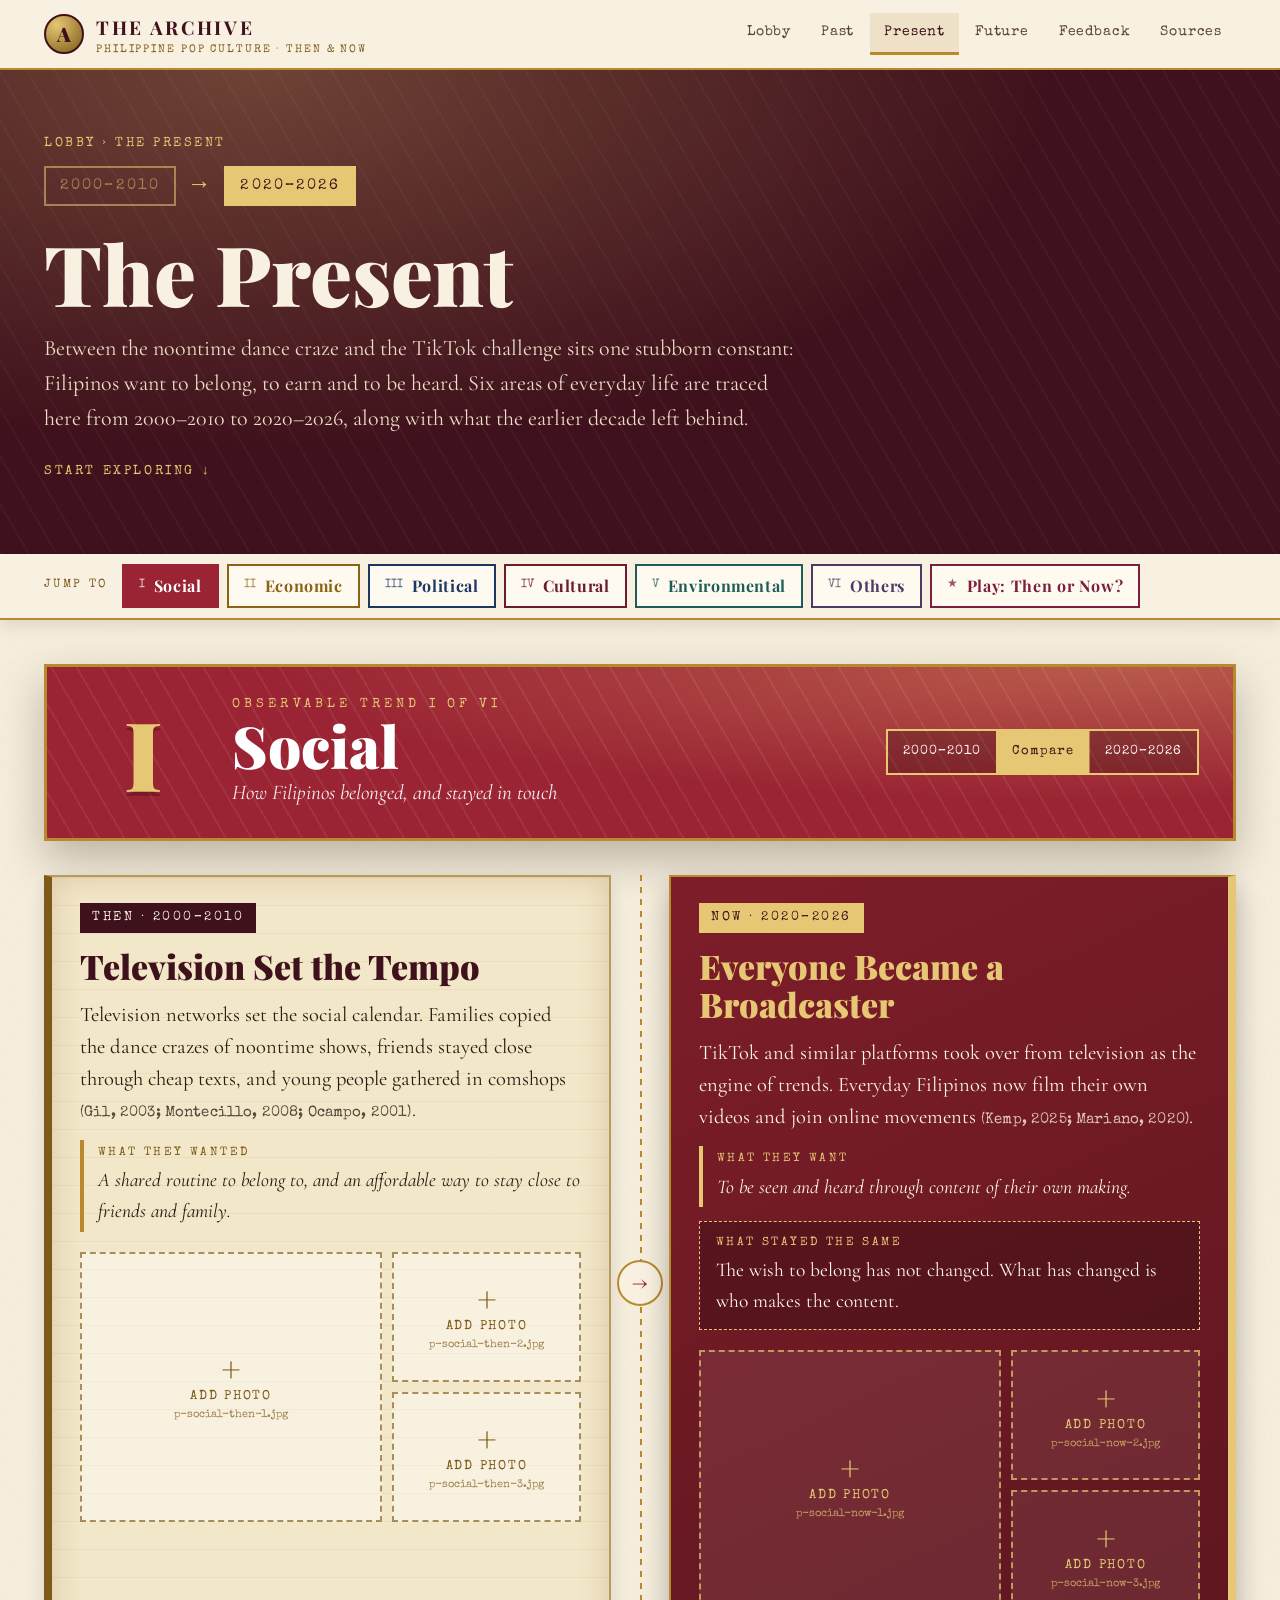
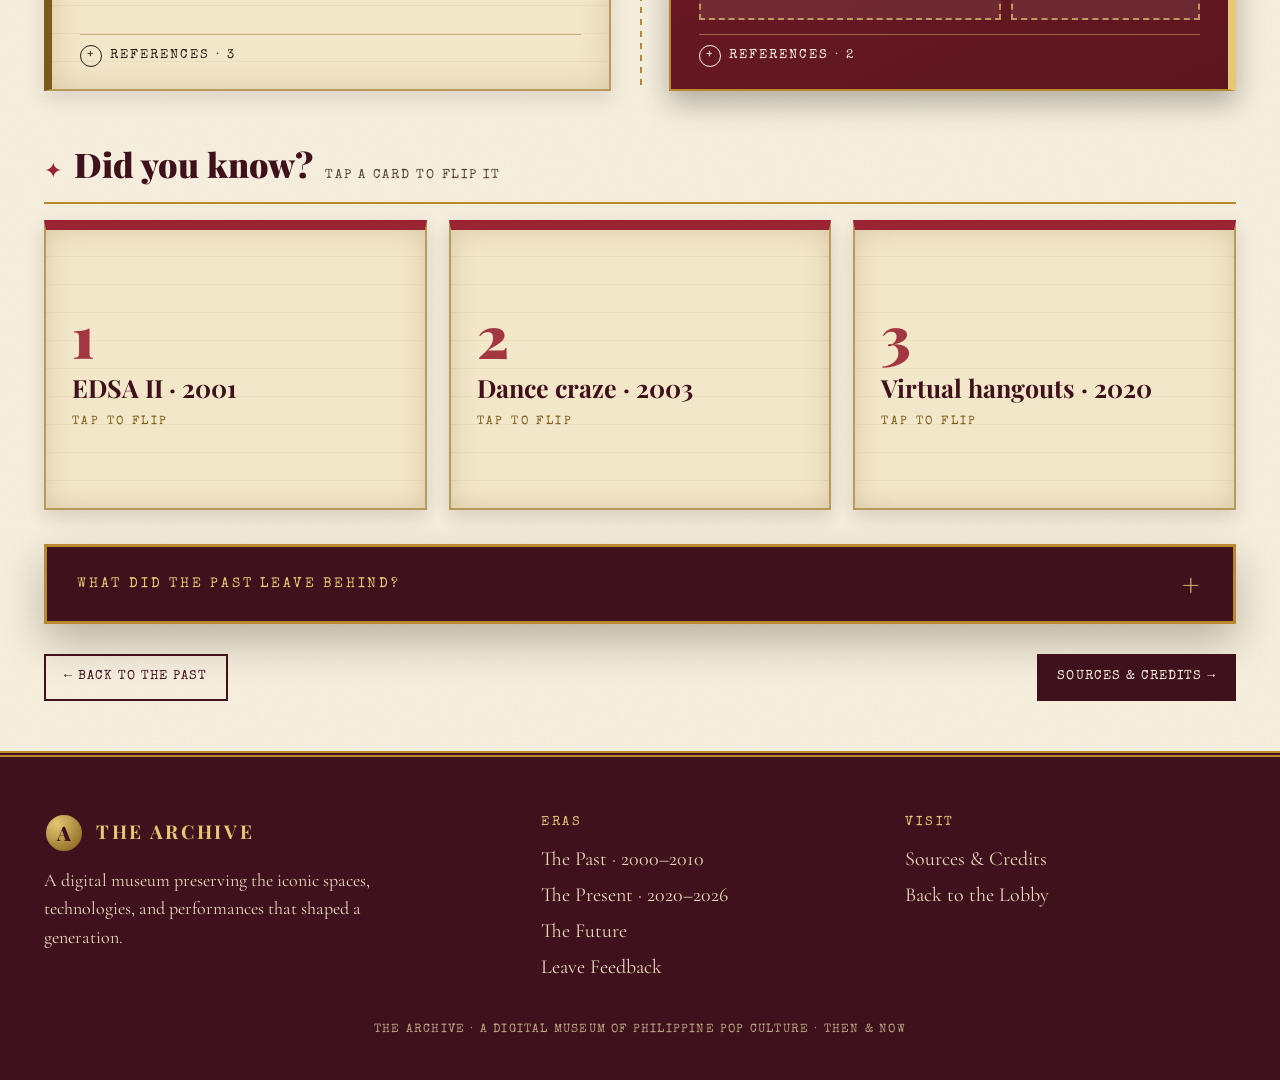
==== present.html @ f54f8fdd "Add files via upload" ====
<!DOCTYPE html>
<html lang="en">
<head>
<meta charset="utf-8">
<meta name="viewport" content="width=device-width, initial-scale=1">
<title>The Present (2020–2026) — The Archive</title>
<meta name="description" content="Six areas of everyday Filipino life, from social media to disaster alerts, traced from 2000–2010 to 2020–2026.">
<link rel="preconnect" href="https://fonts.googleapis.com">
<link href="https://fonts.googleapis.com/css2?family=Playfair+Display:ital,wght@0,500;0,700;0,900;1,500&family=Cormorant+Garamond:ital,wght@0,400;0,500;0,600;0,700;1,400&family=Special+Elite&display=swap" rel="stylesheet">
<link rel="stylesheet" href="style.css">
<script>document.documentElement.classList.add('js')</script>
</head>
<body class="present" data-page="present" style="--accent:#1f5b58">
<div id="progress"></div>
<header class="site-head"><div class="wrap">
  <a class="brand" href="index.html" aria-label="The Archive, home"><span class="seal">A</span><span><b>The Archive</b><small>Philippine Pop Culture &middot; Then &amp; Now</small></span></a>
  <button class="burger" aria-label="Menu" aria-expanded="false">&#9776;</button>
  <nav class="nav" aria-label="Main"><a data-n="home" href="index.html">Lobby</a><a data-n="past" href="past.html">Past</a><a data-n="present" href="present.html">Present</a><a data-n="future" href="future.html">Future</a><a data-n="feedback" href="feedback.html">Feedback</a><a data-n="sources" href="sources.html">Sources</a></nav>
</div></header>

<section class="era-hero era-present"><div class="wrap">
  <div class="crumbs"><a href="index.html">Lobby</a> &rsaquo; The Present</div>
  <div class="yearflip" aria-label="2000 to 2010, then 2020 to 2026"><span class="y1">2000&ndash;2010</span><i>&rarr;</i><span class="y2">2020&ndash;2026</span></div>
  <h1>The Present</h1>
  <p>Between the noontime dance craze and the TikTok challenge sits one stubborn constant: Filipinos want to belong, to earn and to be heard. Six areas of everyday life are traced here from 2000&ndash;2010 to 2020&ndash;2026, along with what the earlier decade left behind.</p>
  <a class="hero-scroll" href="#social">Start exploring &darr;</a>
</div></section>
<div class="mtabs" aria-label="Categories"><div class="wrap"><b>Jump to</b><button class="mtab on" role="tab" data-p="social" aria-selected="true" style="--cat:#9a2433"><i>I</i><b>Social</b></button><button class="mtab" role="tab" data-p="economic" aria-selected="false" style="--cat:#8a6416"><i>II</i><b>Economic</b></button><button class="mtab" role="tab" data-p="political" aria-selected="false" style="--cat:#1d3763"><i>III</i><b>Political</b></button><button class="mtab" role="tab" data-p="cultural" aria-selected="false" style="--cat:#6b1d2c"><i>IV</i><b>Cultural</b></button><button class="mtab" role="tab" data-p="environmental" aria-selected="false" style="--cat:#1f5b58"><i>V</i><b>Environmental</b></button><button class="mtab" role="tab" data-p="others" aria-selected="false" style="--cat:#4b3a66"><i>VI</i><b>Others</b></button><button class="mtab" role="tab" data-p="play" aria-selected="false" style="--cat:#7a1f3d"><i>&#9733;</i><b>Play: Then or Now?</b></button></div></div>
<main class="wrap">
  <section class="psec wsec" id="social" data-view="both" style="--cat:#9a2433">
  <div class="phead reveal"><div class="pnum">I</div><div class="ptxt"><div class="eyebrow">Observable trend I of VI</div><h2>Social</h2><p>How Filipinos belonged, and stayed in touch</p></div>
    <div class="vtoggle" role="group" aria-label="Choose era"><button data-v="then">2000&ndash;2010</button><button data-v="both" class="on">Compare</button><button data-v="now">2020&ndash;2026</button></div></div>
  <div class="pcompare reveal">
    <article class="pcard then"><div class="era">Then &middot; 2000&ndash;2010</div><h3>Television Set the Tempo</h3><p class="body">Television networks set the social calendar. Families copied the dance crazes of noontime shows, friends stayed close through cheap texts, and young people gathered in comshops <span class="cite">(Gil, 2003; Montecillo, 2008; Ocampo, 2001)</span>.</p>
      <div class="want"><b>What they wanted</b>A shared routine to belong to, and an affordable way to stay close to friends and family.</div><div class="pgrid"><figure class="slot s1" data-cap="Social, 2000–2010"><img src="p-social-then-1.jpg" alt="Social, 2000–2010: photo 1" loading="lazy"><div class="ph"><i>+</i><b>Add photo</b><small>p-social-then-1.jpg</small></div></figure><figure class="slot s2" data-cap="Social, 2000–2010"><img src="p-social-then-2.jpg" alt="Social, 2000–2010: photo 2" loading="lazy"><div class="ph"><i>+</i><b>Add photo</b><small>p-social-then-2.jpg</small></div></figure><figure class="slot s3" data-cap="Social, 2000–2010"><img src="p-social-then-3.jpg" alt="Social, 2000–2010: photo 3" loading="lazy"><div class="ph"><i>+</i><b>Add photo</b><small>p-social-then-3.jpg</small></div></figure></div><details class="refs"><summary>References &middot; 3</summary><ul><li>Gil, B. A. (2003, July 7). A call to get physical. The Philippine Star. <a href="https://www.philstar.com/entertainment/2003/07/07/212767/call-get-physical" target="_blank" rel="noopener noreferrer">https://www.philstar.com/entertainment/2003/07/07/212767/call-get-physical</a></li><li>Montecillo, P. L. G. (2008, December 17). Unlimited text promo unavailable Dec. 25, Jan. 1. GMA News Online. <a href="https://www.gmanetwork.com/news/money/companies/139764/unlimited-text-promo-unavailable-dec-25-jan-1/story/" target="_blank" rel="noopener noreferrer">https://www.gmanetwork.com/news/money/companies/139764/unlimited-text-promo-unavailable-dec-25-jan-1/story/</a></li><li>Ocampo, J. (2001, July 20). Game time. The Philippine Star. <a href="https://www.philstar.com/business/technology/2001/07/20/84994/game-time" target="_blank" rel="noopener noreferrer">https://www.philstar.com/business/technology/2001/07/20/84994/game-time</a></li></ul></details></article>
    <div class="pbridge" aria-hidden="true"><span>&rarr;</span></div>
    <article class="pcard now"><div class="era">Now &middot; 2020&ndash;2026</div><h3>Everyone Became a Broadcaster</h3><p class="body">TikTok and similar platforms took over from television as the engine of trends. Everyday Filipinos now film their own videos and join online movements <span class="cite">(Kemp, 2025; Mariano, 2020)</span>.</p>
      <div class="want"><b>What they want</b>To be seen and heard through content of their own making.</div><div class="same"><b>What stayed the same</b>The wish to belong has not changed. What has changed is who makes the content.</div><div class="pgrid"><figure class="slot s1" data-cap="Social, 2020–2026"><img src="p-social-now-1.jpg" alt="Social, 2020–2026: photo 1" loading="lazy"><div class="ph"><i>+</i><b>Add photo</b><small>p-social-now-1.jpg</small></div></figure><figure class="slot s2" data-cap="Social, 2020–2026"><img src="p-social-now-2.jpg" alt="Social, 2020–2026: photo 2" loading="lazy"><div class="ph"><i>+</i><b>Add photo</b><small>p-social-now-2.jpg</small></div></figure><figure class="slot s3" data-cap="Social, 2020–2026"><img src="p-social-now-3.jpg" alt="Social, 2020–2026: photo 3" loading="lazy"><div class="ph"><i>+</i><b>Add photo</b><small>p-social-now-3.jpg</small></div></figure></div><details class="refs"><summary>References &middot; 2</summary><ul><li>Kemp, S. (2025, February 25). Digital 2025: The Philippines. DataReportal. <a href="https://datareportal.com/reports/digital-2025-philippines" target="_blank" rel="noopener noreferrer">https://datareportal.com/reports/digital-2025-philippines</a></li><li>Mariano, P. (2020, December 25). Year-end list: Five best TikTok trends in the Philippines in 2020. News5. <a href="https://news.tv5.com.ph/features/read/year-end-list-five-best-tiktok-trends-in-the-philippines-in-2020" target="_blank" rel="noopener noreferrer">https://news.tv5.com.ph/features/read/year-end-list-five-best-tiktok-trends-in-the-philippines-in-2020</a></li></ul></details></article>
  </div>
  <div class="trivia"><div class="trivia-h"><span>&#10022;</span><h3>Did you know?</h3><em>Tap a card to flip it</em></div><div class="tdeck"><button class="tcard" type="button" aria-pressed="false"><span class="tin"><span class="tf"><i>1</i><b>EDSA II · 2001</b><em>Tap to flip</em></span><span class="tb"><b>Did you know?</b>Millions of Filipinos gathered at the EDSA Shrine on January 16–20, 2001, after impeachment proceedings against President Joseph Estrada were abruptly ended.</span></span></button><button class="tcard" type="button" aria-pressed="false"><span class="tin"><span class="tf"><i>2</i><b>Dance craze · 2003</b><em>Tap to flip</em></span><span class="tb"><b>Did you know?</b>Midday shows like Eat Bulaga! introduced synchronized routines such as the “Spaghetti Song”, and schools, streets and communities across the country copied them.</span></span></button><button class="tcard" type="button" aria-pressed="false"><span class="tin"><span class="tf"><i>3</i><b>Virtual hangouts · 2020</b><em>Tap to flip</em></span><span class="tb"><b>Did you know?</b>Voice channels on Discord, Zoom and Google Meet let friends study, watch movies and play together without leaving home.</span></span></button></div></div>
  <div class="pimpact reveal"><button class="pi-btn" aria-expanded="false">What did the past leave behind?</button><div class="pi-body"><div class="pi-inner"><p>Filipinos no longer just watch TV stars; they pick up a smartphone, make their own videos and share them with everyone online <span class="cite">(Mariano, 2020)</span>. Cheap texting in the 2000s had already put the phone at the center of social life <span class="cite">(Montecillo, 2008)</span>, and the lockdowns then pushed school, work and hangouts onto screens <span class="cite">(Malasig, 2020)</span>. The result cuts both ways: anyone can start a trend or a movement, as the community pantries showed <span class="cite">(Philippine Daily Inquirer, 2022)</span>, yet social life now leans heavily on screens.</p></div></div></div>
  <div class="psec-nav"><a class="btn" href="past.html">&larr; Back to the Past</a><a class="btn solid" href="sources.html">Sources &amp; Credits &rarr;</a></div>
</section>
<section class="psec wsec" id="economic" data-view="both" style="--cat:#8a6416">
  <div class="phead reveal"><div class="pnum">II</div><div class="ptxt"><div class="eyebrow">Observable trend II of VI</div><h2>Economic</h2><p>How Filipinos earned, paid and sold</p></div>
    <div class="vtoggle" role="group" aria-label="Choose era"><button data-v="then">2000&ndash;2010</button><button data-v="both" class="on">Compare</button><button data-v="now">2020&ndash;2026</button></div></div>
  <div class="pcompare reveal">
    <article class="pcard then"><div class="era">Then &middot; 2000&ndash;2010</div><h3>Earning in Person, in Cash</h3><p class="body">Families leaned on OFW remittances and new BPO jobs, shopped at bargain hubs, and lined up at game shows for a shot at prizes <span class="cite">(Araneta, 2006; GMA News, 2011; Osorio, 2010)</span>.</p>
      <div class="want"><b>What they wanted</b>Steady income and a fast way out of poverty, even at physical risk.</div><div class="pgrid"><figure class="slot s1" data-cap="Economic, 2000–2010"><img src="p-economic-then-1.jpg" alt="Economic, 2000–2010: photo 1" loading="lazy"><div class="ph"><i>+</i><b>Add photo</b><small>p-economic-then-1.jpg</small></div></figure><figure class="slot s2" data-cap="Economic, 2000–2010"><img src="p-economic-then-2.jpg" alt="Economic, 2000–2010: photo 2" loading="lazy"><div class="ph"><i>+</i><b>Add photo</b><small>p-economic-then-2.jpg</small></div></figure><figure class="slot s3" data-cap="Economic, 2000–2010"><img src="p-economic-then-3.jpg" alt="Economic, 2000–2010: photo 3" loading="lazy"><div class="ph"><i>+</i><b>Add photo</b><small>p-economic-then-3.jpg</small></div></figure></div><details class="refs"><summary>References &middot; 3</summary><ul><li>Araneta, S. (2006, February 5). 'Wowowee' stampede: 73 killed, 359 injured. The Philippine Star. <a href="https://www.philstar.com/headlines/2006/02/05/320086/145wowowee146-stampede-73-killed-359-injured" target="_blank" rel="noopener noreferrer">https://www.philstar.com/headlines/2006/02/05/320086/145wowowee146-stampede-73-killed-359-injured</a></li><li>GMA News. (2011, January 17). OFW remittances soar over $17B as of Nov. <a href="https://gmanetwork.com/news/money/content/210794/ofw-remittances-soar-over-17b-as-of-nov/story" target="_blank" rel="noopener noreferrer">https://gmanetwork.com/news/money/content/210794/ofw-remittances-soar-over-17b-as-of-nov/story</a></li><li>Osorio, M. E. (2010, November 11). Retail trade of pirated goods remains a big problem in Phl. The Philippine Star. <a href="https://www.philstar.com/business/2010/11/11/628514/retail-trade-pirated-goods-remains-big-problem-phl" target="_blank" rel="noopener noreferrer">https://www.philstar.com/business/2010/11/11/628514/retail-trade-pirated-goods-remains-big-problem-phl</a></li></ul></details></article>
    <div class="pbridge" aria-hidden="true"><span>&rarr;</span></div>
    <article class="pcard now"><div class="era">Now &middot; 2020&ndash;2026</div><h3>Earning and Spending on the Phone</h3><p class="body">Today Filipinos pay by QR code, shop online, and sell or perform on live streams, all while coping with rising prices <span class="cite">(Cacho-Laurejas, 2025; Morales &amp; dela Cruz, 2023; Newsbytes.PH, 2023)</span>.</p>
      <div class="want"><b>What they want</b>Flexible income, and the convenience of doing it all from a phone.</div><div class="same"><b>What stayed the same</b>People still look for income beyond a regular job. They now build it online instead of waiting in line.</div><div class="pgrid"><figure class="slot s1" data-cap="Economic, 2020–2026"><img src="p-economic-now-1.jpg" alt="Economic, 2020–2026: photo 1" loading="lazy"><div class="ph"><i>+</i><b>Add photo</b><small>p-economic-now-1.jpg</small></div></figure><figure class="slot s2" data-cap="Economic, 2020–2026"><img src="p-economic-now-2.jpg" alt="Economic, 2020–2026: photo 2" loading="lazy"><div class="ph"><i>+</i><b>Add photo</b><small>p-economic-now-2.jpg</small></div></figure><figure class="slot s3" data-cap="Economic, 2020–2026"><img src="p-economic-now-3.jpg" alt="Economic, 2020–2026: photo 3" loading="lazy"><div class="ph"><i>+</i><b>Add photo</b><small>p-economic-now-3.jpg</small></div></figure></div><details class="refs"><summary>References &middot; 3</summary><ul><li>Cacho-Laurejas, K. O. (2025, July 7). BSP: Digital payments now over 57% of retail transactions. SunStar. <a href="https://www.sunstar.com.ph/cebu/bsp-digital-payments-now-over-57-of-retail-transactions" target="_blank" rel="noopener noreferrer">https://www.sunstar.com.ph/cebu/bsp-digital-payments-now-over-57-of-retail-transactions</a></li><li>Morales, N. J., &amp; dela Cruz, E. (2023, February 7). Philippine January annual inflation accelerates to 8.7%. Interaksyon. <a href="https://interaksyon.philstar.com/business/2023/02/07/242263/philippine-january-annual-inflation-accelerates-to-8-7/" target="_blank" rel="noopener noreferrer">https://interaksyon.philstar.com/business/2023/02/07/242263/philippine-january-annual-inflation-accelerates-to-8-7/</a></li><li>Newsbytes.PH. (2023, January 17). 47% of Pinoy live sellers conduct sessions daily, study says. <a href="https://newsbytes.ph/2023/01/17/47-of-pinoy-live-sellers-conduct-sessions-daily-study-says/" target="_blank" rel="noopener noreferrer">https://newsbytes.ph/2023/01/17/47-of-pinoy-live-sellers-conduct-sessions-daily-study-says/</a></li></ul></details></article>
  </div>
  <div class="trivia"><div class="trivia-h"><span>&#10022;</span><h3>Did you know?</h3><em>Tap a card to flip it</em></div><div class="tdeck"><button class="tcard" type="button" aria-pressed="false"><span class="tin"><span class="tf"><i>1</i><b>Wowowee stampede · 2006</b><em>Tap to flip</em></span><span class="tb"><b>Did you know?</b>On February 4, 2006, more than 30,000 people queued outside the PhilSports Arena for a chance at cash prizes on a TV show. The crowd crush that followed killed more than 70 people.</span></span></button><button class="tcard" type="button" aria-pressed="false"><span class="tin"><span class="tf"><i>2</i><b>Bootleg discs · 2003</b><em>Tap to flip</em></span><span class="tb"><b>Did you know?</b>Burned VCDs and DVDs put blockbusters and albums within reach of lower-income households, feeding an informal cash economy in street markets.</span></span></button><button class="tcard" type="button" aria-pressed="false"><span class="tin"><span class="tf"><i>3</i><b>QR Ph · 2021</b><em>Tap to flip</em></span><span class="tb"><b>Did you know?</b>With standardized QR codes, wallets like GCash and Maya replaced physical bills at stores, street stalls and delivery apps.</span></span></button></div></div>
  <div class="pimpact reveal"><button class="pi-btn" aria-expanded="false">What did the past leave behind?</button><div class="pi-body"><div class="pi-inner"><p>Economic life shifted from risky crowds chasing cash prizes <span class="cite">(Araneta, 2006)</span> to live-stream storefronts paid for with mobile wallets <span class="cite">(Cacho-Laurejas, 2025; Newsbytes.PH, 2023)</span>. BPO jobs in the 2000s had already trained Filipinos to earn from screens and foreign clients <span class="cite">(Philippine Daily Inquirer, 2018)</span>. The trade-off: earning and paying are easier and safer, but many sellers now depend on platforms and must go live daily, while inflation squeezes budgets <span class="cite">(Morales &amp; dela Cruz, 2023)</span>.</p></div></div></div>
  <div class="psec-nav"><a class="btn" href="past.html">&larr; Back to the Past</a><a class="btn solid" href="sources.html">Sources &amp; Credits &rarr;</a></div>
</section>
<section class="psec wsec" id="political" data-view="both" style="--cat:#1d3763">
  <div class="phead reveal"><div class="pnum">III</div><div class="ptxt"><div class="eyebrow">Observable trend III of VI</div><h2>Political</h2><p>How Filipinos made themselves heard</p></div>
    <div class="vtoggle" role="group" aria-label="Choose era"><button data-v="then">2000&ndash;2010</button><button data-v="both" class="on">Compare</button><button data-v="now">2020&ndash;2026</button></div></div>
  <div class="pcompare reveal">
    <article class="pcard then"><div class="era">Then &middot; 2000&ndash;2010</div><h3>Politics in the Streets</h3><p class="body">Citizens rallied at EDSA and Mendiola, burned effigies at SONA protests, and even turned a scandal into a ringtone <span class="cite">(Adraneda, 2007; Bulatlat, 2008; GMA News, 2007)</span>.</p>
      <div class="want"><b>What they wanted</b>To show anger or loyalty in person, and to hold leaders accountable.</div><div class="pgrid"><figure class="slot s1" data-cap="Political, 2000–2010"><img src="p-political-then-1.jpg" alt="Political, 2000–2010: photo 1" loading="lazy"><div class="ph"><i>+</i><b>Add photo</b><small>p-political-then-1.jpg</small></div></figure><figure class="slot s2" data-cap="Political, 2000–2010"><img src="p-political-then-2.jpg" alt="Political, 2000–2010: photo 2" loading="lazy"><div class="ph"><i>+</i><b>Add photo</b><small>p-political-then-2.jpg</small></div></figure><figure class="slot s3" data-cap="Political, 2000–2010"><img src="p-political-then-3.jpg" alt="Political, 2000–2010: photo 3" loading="lazy"><div class="ph"><i>+</i><b>Add photo</b><small>p-political-then-3.jpg</small></div></figure></div><details class="refs"><summary>References &middot; 3</summary><ul><li>Adraneda, K. (2007, September 26). After Garci ringtone comes 'AB-ZTE-FG'. The Philippine Star. <a href="https://www.philstar.com/headlines/2007/09/26/16528/after-garci-ringtone-comes-lsquoab-zte-fgrsquo" target="_blank" rel="noopener noreferrer">https://www.philstar.com/headlines/2007/09/26/16528/after-garci-ringtone-comes-lsquoab-zte-fgrsquo</a></li><li>Bulatlat. (2008, August 2). Street repertory: The role of art in the people's SONA. <a href="https://www.bulatlat.com/2008/08/02/street-repertory-the-role-of-art-in-the-people%e2%80%99s-sona/3/" target="_blank" rel="noopener noreferrer">https://www.bulatlat.com/2008/08/02/street-repertory-the-role-of-art-in-the-people%e2%80%99s-sona/3/</a></li><li>GMA News. (2007, May 1). Erap supporters mark 'Edsa 3'. <a href="https://www.gmanetwork.com/news/topstories/nation/40523/erap-supporters-mark-edsa-3/story" target="_blank" rel="noopener noreferrer">https://www.gmanetwork.com/news/topstories/nation/40523/erap-supporters-mark-edsa-3/story</a></li></ul></details></article>
    <div class="pbridge" aria-hidden="true"><span>&rarr;</span></div>
    <article class="pcard now"><div class="era">Now &middot; 2020&ndash;2026</div><h3>Politics in the Feed</h3><p class="body">Filipinos follow political vloggers, argue in comment sections, and still march when outraged <span class="cite">(Flores, 2025; Laqui, 2025)</span>.</p>
      <div class="want"><b>What they want</b>Accountability, and voices they can trust while sorting truth from disinformation.</div><div class="same"><b>What stayed the same</b>The wish to be heard remains. Influencers and algorithms now sit between people and the news.</div><div class="pgrid"><figure class="slot s1" data-cap="Political, 2020–2026"><img src="p-political-now-1.jpg" alt="Political, 2020–2026: photo 1" loading="lazy"><div class="ph"><i>+</i><b>Add photo</b><small>p-political-now-1.jpg</small></div></figure><figure class="slot s2" data-cap="Political, 2020–2026"><img src="p-political-now-2.jpg" alt="Political, 2020–2026: photo 2" loading="lazy"><div class="ph"><i>+</i><b>Add photo</b><small>p-political-now-2.jpg</small></div></figure><figure class="slot s3" data-cap="Political, 2020–2026"><img src="p-political-now-3.jpg" alt="Political, 2020–2026: photo 3" loading="lazy"><div class="ph"><i>+</i><b>Add photo</b><small>p-political-now-3.jpg</small></div></figure></div><details class="refs"><summary>References &middot; 2</summary><ul><li>Flores, D. N. (2025, March 21). After Duterte's ICC arrest, more vloggers show up at House disinfo hearing. Philstar.com. <a href="https://www.philstar.com/headlines/2025/03/21/2430053/after-dutertes-icc-arrest-more-vloggers-show-house-disinfo-hearing" target="_blank" rel="noopener noreferrer">https://www.philstar.com/headlines/2025/03/21/2430053/after-dutertes-icc-arrest-more-vloggers-show-house-disinfo-hearing</a></li><li>Laqui, I. (2025, September 21). Filipinos mounting mass protests vs corruption on Martial Law anniv. Philstar.com. <a href="https://www.philstar.com/headlines/2025/09/21/2474408" target="_blank" rel="noopener noreferrer">https://www.philstar.com/headlines/2025/09/21/2474408</a></li></ul></details></article>
  </div>
  <div class="trivia"><div class="trivia-h"><span>&#10022;</span><h3>Did you know?</h3><em>Tap a card to flip it</em></div><div class="tdeck"><button class="tcard" type="button" aria-pressed="false"><span class="tin"><span class="tf"><i>1</i><b>First automated vote · 2010</b><em>Tap to flip</em></span><span class="tb"><b>Did you know?</b>The May 10, 2010 elections were the country&#x27;s first fully automated national elections. Optical-mark PCOS machines replaced manual counting.</span></span></button><button class="tcard" type="button" aria-pressed="false"><span class="tin"><span class="tf"><i>2</i><b>“Hello Garci” · 2005</b><em>Tap to flip</em></span><span class="tb"><b>Did you know?</b>The scandal raised direct questions about the integrity of a presidential election and the legitimacy of the state.</span></span></button><button class="tcard" type="button" aria-pressed="false"><span class="tin"><span class="tf"><i>3</i><b>The 2022 feed</b><em>Tap to flip</em></span><span class="tb"><b>Did you know?</b>During the May 2022 elections, viral short-form videos and AI-manipulated media were deployed at scale to reshape historical narratives and sway voters.</span></span></button></div></div>
  <div class="pimpact reveal"><button class="pi-btn" aria-expanded="false">What did the past leave behind?</button><div class="pi-body"><div class="pi-inner"><p>Campaigning has moved from street rallies to social media feeds, where votes are now courted <span class="cite">(Flores, 2025)</span>. The 2000s had already shown that pop culture could carry political messages, from ringtones to effigies <span class="cite">(Adraneda, 2007; Bulatlat, 2008)</span>; today vloggers play that role on a far larger scale. It cuts both ways: more Filipinos can join political debates, but fake news travels faster, prompting hearings and arrest orders <span class="cite">(Clapano, 2025)</span>.</p></div></div></div>
  <div class="psec-nav"><a class="btn" href="past.html">&larr; Back to the Past</a><a class="btn solid" href="sources.html">Sources &amp; Credits &rarr;</a></div>
</section>
<section class="psec wsec" id="cultural" data-view="both" style="--cat:#6b1d2c">
  <div class="phead reveal"><div class="pnum">IV</div><div class="ptxt"><div class="eyebrow">Observable trend IV of VI</div><h2>Cultural</h2><p>What Filipinos watched, followed and loved</p></div>
    <div class="vtoggle" role="group" aria-label="Choose era"><button data-v="then">2000&ndash;2010</button><button data-v="both" class="on">Compare</button><button data-v="now">2020&ndash;2026</button></div></div>
  <div class="pcompare reveal">
    <article class="pcard then"><div class="era">Then &middot; 2000&ndash;2010</div><h3>Appointment Viewing, Imported Idols</h3><p class="body">Evenings belonged to telefantasya and dubbed Asianovelas on rival networks, and fans followed foreign idols such as F4 <span class="cite">(Anarcon, 2017, 2018)</span>.</p>
      <div class="want"><b>What they wanted</b>Shared stories, and idols to admire even when they came from abroad.</div><div class="pgrid"><figure class="slot s1" data-cap="Cultural, 2000–2010"><img src="p-cultural-then-1.jpg" alt="Cultural, 2000–2010: photo 1" loading="lazy"><div class="ph"><i>+</i><b>Add photo</b><small>p-cultural-then-1.jpg</small></div></figure><figure class="slot s2" data-cap="Cultural, 2000–2010"><img src="p-cultural-then-2.jpg" alt="Cultural, 2000–2010: photo 2" loading="lazy"><div class="ph"><i>+</i><b>Add photo</b><small>p-cultural-then-2.jpg</small></div></figure><figure class="slot s3" data-cap="Cultural, 2000–2010"><img src="p-cultural-then-3.jpg" alt="Cultural, 2000–2010: photo 3" loading="lazy"><div class="ph"><i>+</i><b>Add photo</b><small>p-cultural-then-3.jpg</small></div></figure></div><details class="refs"><summary>References &middot; 2</summary><ul><li>Anarcon, J. P. (2017, March 31). Charo Santos-Concio recalls GMA-7 show that almost caused her to resign from ABS-CBN. PEP.ph. <a href="https://www.pep.ph/guide/tv/25855/charo-santos-concio-recalls-gma-7-show-that-almost-caused-her-to-resign-from-abs-cbn" target="_blank" rel="noopener noreferrer">https://www.pep.ph/guide/tv/25855/charo-santos-concio-recalls-gma-7-show-that-almost-caused-her-to-resign-from-abs-cbn</a></li><li>Anarcon, J. P. (2018, August 20). 10 things you might not know about the original Meteor Garden. PEP.ph. <a href="https://www.pep.ph/guide/tv/27044/10-things-you-might-not-know-about-the-original-meteor-garden" target="_blank" rel="noopener noreferrer">https://www.pep.ph/guide/tv/27044/10-things-you-might-not-know-about-the-original-meteor-garden</a></li></ul></details></article>
    <div class="pbridge" aria-hidden="true"><span>&rarr;</span></div>
    <article class="pcard now"><div class="era">Now &middot; 2020&ndash;2026</div><h3>On Demand and Homegrown</h3><p class="body">Viewers stream what they like, when they like, and fill arenas for local groups such as BINI <span class="cite">(Bote, 2024; Philippine Daily Inquirer, 2025)</span>.</p>
      <div class="want"><b>What they want</b>Idols who represent them, and control over what they watch and when.</div><div class="same"><b>What stayed the same</b>Fans still want idols. Now they want Filipino ones.</div><div class="pgrid"><figure class="slot s1" data-cap="Cultural, 2020–2026"><img src="p-cultural-now-1.jpg" alt="Cultural, 2020–2026: photo 1" loading="lazy"><div class="ph"><i>+</i><b>Add photo</b><small>p-cultural-now-1.jpg</small></div></figure><figure class="slot s2" data-cap="Cultural, 2020–2026"><img src="p-cultural-now-2.jpg" alt="Cultural, 2020–2026: photo 2" loading="lazy"><div class="ph"><i>+</i><b>Add photo</b><small>p-cultural-now-2.jpg</small></div></figure><figure class="slot s3" data-cap="Cultural, 2020–2026"><img src="p-cultural-now-3.jpg" alt="Cultural, 2020–2026: photo 3" loading="lazy"><div class="ph"><i>+</i><b>Add photo</b><small>p-cultural-now-3.jpg</small></div></figure></div><details class="refs"><summary>References &middot; 2</summary><ul><li>Bote, J. (2024, March 19). BINI is the most streamed P-pop group on Spotify. Daily Tribune. <a href="https://tribune.net.ph/2024/03/19/bini-is-the-most-streamed-p-pop-group-on-spotify" target="_blank" rel="noopener noreferrer">https://tribune.net.ph/2024/03/19/bini-is-the-most-streamed-p-pop-group-on-spotify</a></li><li>Philippine Daily Inquirer. (2025, February 19). Biniverse at Philippine Arena moments that will stay with me forever. <a href="https://lifestyle.inquirer.net/532896/biniverse-philippine-arena/" target="_blank" rel="noopener noreferrer">https://lifestyle.inquirer.net/532896/biniverse-philippine-arena/</a></li></ul></details></article>
  </div>
  <div class="trivia"><div class="trivia-h"><span>&#10022;</span><h3>Did you know?</h3><em>Tap a card to flip it</em></div><div class="tdeck"><button class="tcard" type="button" aria-pressed="false"><span class="tin"><span class="tf"><i>1</i><b>Meteor Garden · 2003</b><em>Tap to flip</em></span><span class="tb"><b>Did you know?</b>The Taiwanese drama reached Filipino homes in Tagalog. Networks used audio re-dubbing to localize Taiwanese and Korean series.</span></span></button><button class="tcard" type="button" aria-pressed="false"><span class="tin"><span class="tf"><i>2</i><b>Jejemon and emo · 2000s</b><em>Tap to flip</em></span><span class="tb"><b>Did you know?</b>These youth subcultures showed up in slang, spelling and fashion: identity worn on the keyboard and on the sleeve.</span></span></button><button class="tcard" type="button" aria-pressed="false"><span class="tin"><span class="tf"><i>3</i><b>BINI and P-pop · today</b><em>Tap to flip</em></span><span class="tb"><b>Did you know?</b>P-pop groups fill venues like the Smart Araneta Coliseum while TikTok Live lets fans around the world join virtual fan-meets in real time.</span></span></button></div></div>
  <div class="pimpact reveal"><button class="pi-btn" aria-expanded="false">What did the past leave behind?</button><div class="pi-body"><div class="pi-inner"><p>Entertainment moved from waiting for the nightly broadcast to watching on demand and following idols online <span class="cite">(Madarang, 2020)</span>. The Asianovela and F4 craze of the 2000s had trained Filipinos in the habits of idol fandom <span class="cite">(Anarcon, 2018)</span>, and that energy now powers homegrown P-pop <span class="cite">(Bote, 2024)</span>. The payoff is a stronger Filipino identity in pop culture, with fans championing local idols instead of only importing foreign ones.</p></div></div></div>
  <div class="psec-nav"><a class="btn" href="past.html">&larr; Back to the Past</a><a class="btn solid" href="sources.html">Sources &amp; Credits &rarr;</a></div>
</section>
<section class="psec wsec" id="environmental" data-view="both" style="--cat:#1f5b58">
  <div class="phead reveal"><div class="pnum">V</div><div class="ptxt"><div class="eyebrow">Observable trend V of VI</div><h2>Environmental</h2><p>How Filipinos faced storms, floods and heat</p></div>
    <div class="vtoggle" role="group" aria-label="Choose era"><button data-v="then">2000&ndash;2010</button><button data-v="both" class="on">Compare</button><button data-v="now">2020&ndash;2026</button></div></div>
  <div class="pcompare reveal">
    <article class="pcard then"><div class="era">Then &middot; 2000&ndash;2010</div><h3>Waiting for News, Helping Each Other</h3><p class="body">After Ondoy, people followed news of the flood, posted rescue requests online and joined benefit concerts <span class="cite">(Godinez, 2009; Palatino, 2009)</span>.</p>
      <div class="want"><b>What they wanted</b>Immediate help and information when official systems were overwhelmed.</div><div class="pgrid"><figure class="slot s1" data-cap="Environmental, 2000–2010"><img src="p-environmental-then-1.jpg" alt="Environmental, 2000–2010: photo 1" loading="lazy"><div class="ph"><i>+</i><b>Add photo</b><small>p-environmental-then-1.jpg</small></div></figure><figure class="slot s2" data-cap="Environmental, 2000–2010"><img src="p-environmental-then-2.jpg" alt="Environmental, 2000–2010: photo 2" loading="lazy"><div class="ph"><i>+</i><b>Add photo</b><small>p-environmental-then-2.jpg</small></div></figure><figure class="slot s3" data-cap="Environmental, 2000–2010"><img src="p-environmental-then-3.jpg" alt="Environmental, 2000–2010: photo 3" loading="lazy"><div class="ph"><i>+</i><b>Add photo</b><small>p-environmental-then-3.jpg</small></div></figure></div><details class="refs"><summary>References &middot; 2</summary><ul><li>Godinez, B. (2009, October 5). Ogie Alcasid spearheads fundraising concert for calamity victims. PEP.ph. <a href="https://www.pep.ph/news/local/23426/ogie-alcasid-spearheads-fundraising-concert-for-calamity-victims" target="_blank" rel="noopener noreferrer">https://www.pep.ph/news/local/23426/ogie-alcasid-spearheads-fundraising-concert-for-calamity-victims</a></li><li>Palatino, M. (2009, September 27). Philippines: Worst flooding in 40 years. Global Voices. <a href="https://globalvoices.org/2009/09/27/philippines-worst-flooding-in-40-years/" target="_blank" rel="noopener noreferrer">https://globalvoices.org/2009/09/27/philippines-worst-flooding-in-40-years/</a></li></ul></details></article>
    <div class="pbridge" aria-hidden="true"><span>&rarr;</span></div>
    <article class="pcard now"><div class="era">Now &middot; 2020&ndash;2026</div><h3>Instant Alerts, Organized Relief</h3><p class="body">Phones now receive emergency alerts automatically, while fans and celebrities run online donation drives <span class="cite">(ABS-CBN News, 2024; Newman, 2018)</span>.</p>
      <div class="want"><b>What they want</b>Fast warnings, and protection from disasters that keep growing stronger.</div><div class="same"><b>What stayed the same</b>People still rely on one another. They now expect faster systems.</div><div class="pgrid"><figure class="slot s1" data-cap="Environmental, 2020–2026"><img src="p-environmental-now-1.jpg" alt="Environmental, 2020–2026: photo 1" loading="lazy"><div class="ph"><i>+</i><b>Add photo</b><small>p-environmental-now-1.jpg</small></div></figure><figure class="slot s2" data-cap="Environmental, 2020–2026"><img src="p-environmental-now-2.jpg" alt="Environmental, 2020–2026: photo 2" loading="lazy"><div class="ph"><i>+</i><b>Add photo</b><small>p-environmental-now-2.jpg</small></div></figure><figure class="slot s3" data-cap="Environmental, 2020–2026"><img src="p-environmental-now-3.jpg" alt="Environmental, 2020–2026: photo 3" loading="lazy"><div class="ph"><i>+</i><b>Add photo</b><small>p-environmental-now-3.jpg</small></div></figure></div><details class="refs"><summary>References &middot; 2</summary><ul><li>ABS-CBN News. (2024, October 25). ABS-CBN holds star-studded online donation drive for 'Kristine' victims. <a href="https://abs-cbn.com/entertainment/2024/10/25/abs-cbn-holds-star-studded-online-donation-drive-for-kristine-victims-1546" target="_blank" rel="noopener noreferrer">https://abs-cbn.com/entertainment/2024/10/25/abs-cbn-holds-star-studded-online-donation-drive-for-kristine-victims-1546</a></li><li>Newman, M. B. C. (2018, June 19). Telco pitches in on disaster preparedness efforts. Manila Bulletin. <a href="https://www.pressreader.com/philippines/manila-bulletin/20180619/281672550660414" target="_blank" rel="noopener noreferrer">https://www.pressreader.com/philippines/manila-bulletin/20180619/281672550660414</a></li></ul></details></article>
  </div>
  <div class="trivia"><div class="trivia-h"><span>&#10022;</span><h3>Did you know?</h3><em>Tap a card to flip it</em></div><div class="tdeck"><button class="tcard" type="button" aria-pressed="false"><span class="tin"><span class="tf"><i>1</i><b>Typhoon Ondoy · 2009</b><em>Tap to flip</em></span><span class="tb"><b>Did you know?</b>On September 26, 2009, Ondoy flooded low-lying neighborhoods such as Provident Village. Afterward, weather agencies upgraded radar and launched early SMS flood warnings.</span></span></button><button class="tcard" type="button" aria-pressed="false"><span class="tin"><span class="tf"><i>2</i><b>Taal eruption · 2020</b><em>Tap to flip</em></span><span class="tb"><b>Did you know?</b>The January 12, 2020 eruption created a 14-kilometer hazardous exclusion zone around Taal Lake.</span></span></button><button class="tcard" type="button" aria-pressed="false"><span class="tin"><span class="tf"><i>3</i><b>Heatwave · 2024</b><em>Tap to flip</em></span><span class="tb"><b>Did you know?</b>In April–May 2024, heat indices above 42°C turned malls and air-conditioned community centers into emergency cooling spaces, and schools suspended classes nationwide.</span></span></button></div></div>
  <div class="pimpact reveal"><button class="pi-btn" aria-expanded="false">What did the past leave behind?</button><div class="pi-body"><div class="pi-inner"><p>Emergency safety moved from waiting for news updates to receiving automatic phone warnings, which the law now requires <span class="cite">(Free Mobile Disaster Alerts Act, 2014)</span>. Ondoy showed that ordinary Filipinos could organize rescues online <span class="cite">(Palatino, 2009)</span>, a habit that has grown into today's rapid donation drives <span class="cite">(ABS-CBN News, 2024)</span>. Response is faster, yet hazards like Taal still displace hundreds of thousands <span class="cite">(Associated Press, 2020)</span>.</p></div></div></div>
  <div class="psec-nav"><a class="btn" href="past.html">&larr; Back to the Past</a><a class="btn solid" href="sources.html">Sources &amp; Credits &rarr;</a></div>
</section>
<section class="psec wsec" id="others" data-view="both" style="--cat:#4b3a66">
  <div class="phead reveal"><div class="pnum">VI</div><div class="ptxt"><div class="eyebrow">Observable trend VI of VI</div><h2>Others</h2><p>How Filipinos connected, played and proved who they are</p></div>
    <div class="vtoggle" role="group" aria-label="Choose era"><button data-v="then">2000&ndash;2010</button><button data-v="both" class="on">Compare</button><button data-v="now">2020&ndash;2026</button></div></div>
  <div class="pcompare reveal">
    <article class="pcard then"><div class="era">Then &middot; 2000&ndash;2010</div><h3>Basic Phones, Text Votes</h3><p class="body">People voted for favorite contestants by SMS and went to LAN shops to get online <span class="cite">(Anarcon, 2019; Ocampo, 2001)</span>.</p>
      <div class="want"><b>What they wanted</b>To take part in shows and stay connected with whatever inexpensive technology was available.</div><div class="pgrid"><figure class="slot s1" data-cap="Others, 2000–2010"><img src="p-others-then-1.jpg" alt="Others, 2000–2010: photo 1" loading="lazy"><div class="ph"><i>+</i><b>Add photo</b><small>p-others-then-1.jpg</small></div></figure><figure class="slot s2" data-cap="Others, 2000–2010"><img src="p-others-then-2.jpg" alt="Others, 2000–2010: photo 2" loading="lazy"><div class="ph"><i>+</i><b>Add photo</b><small>p-others-then-2.jpg</small></div></figure><figure class="slot s3" data-cap="Others, 2000–2010"><img src="p-others-then-3.jpg" alt="Others, 2000–2010: photo 3" loading="lazy"><div class="ph"><i>+</i><b>Add photo</b><small>p-others-then-3.jpg</small></div></figure></div><details class="refs"><summary>References &middot; 2</summary><ul><li>Anarcon, J. P. (2019, September 14). Anatomy of a reality show: GMA-7's StarStruck. PEP.ph. <a href="https://www.pep.ph/peptionary/145975/starstruck-anatomy-of-a-reality-show-a724-20190914-lfrm7" target="_blank" rel="noopener noreferrer">https://www.pep.ph/peptionary/145975/starstruck-anatomy-of-a-reality-show-a724-20190914-lfrm7</a></li><li>Ocampo, J. (2001, July 20). Game time. The Philippine Star. <a href="https://www.philstar.com/business/technology/2001/07/20/84994/game-time" target="_blank" rel="noopener noreferrer">https://www.philstar.com/business/technology/2001/07/20/84994/game-time</a></li></ul></details></article>
    <div class="pbridge" aria-hidden="true"><span>&rarr;</span></div>
    <article class="pcard now"><div class="era">Now &middot; 2020&ndash;2026</div><h3>Personal Devices, Digital Identity</h3><p class="body">Nearly everyone now games on a personal device, registers a SIM, and follows esports stars online <span class="cite">(Arasa, 2025; Aurelio et al., 2022; Lukman, 2026)</span>.</p>
      <div class="want"><b>What they want</b>Always-on, personalized digital experiences, with protection from scams.</div><div class="same"><b>What stayed the same</b>The wish to take part is unchanged. People now join as players, streamers and verified users.</div><div class="pgrid"><figure class="slot s1" data-cap="Others, 2020–2026"><img src="p-others-now-1.jpg" alt="Others, 2020–2026: photo 1" loading="lazy"><div class="ph"><i>+</i><b>Add photo</b><small>p-others-now-1.jpg</small></div></figure><figure class="slot s2" data-cap="Others, 2020–2026"><img src="p-others-now-2.jpg" alt="Others, 2020–2026: photo 2" loading="lazy"><div class="ph"><i>+</i><b>Add photo</b><small>p-others-now-2.jpg</small></div></figure><figure class="slot s3" data-cap="Others, 2020–2026"><img src="p-others-now-3.jpg" alt="Others, 2020–2026: photo 3" loading="lazy"><div class="ph"><i>+</i><b>Add photo</b><small>p-others-now-3.jpg</small></div></figure></div><details class="refs"><summary>References &middot; 3</summary><ul><li>Arasa, D. (2025, February 6). Digital 2025 report shows the latest global online trends. Inquirer Technology. <a href="https://technology.inquirer.net/140462/digital-2025-report-shows-the-latest-global-online-trends" target="_blank" rel="noopener noreferrer">https://technology.inquirer.net/140462/digital-2025-report-shows-the-latest-global-online-trends</a></li><li>Aurelio, J. M., Subingsubing, K., &amp; Piad, T. J. C. (2022, October 11). SIM card registration law signed amid privacy concerns. Philippine Daily Inquirer. <a href="https://newsinfo.inquirer.net/1678018/sim-card-registration-law-signed-amid-privacy-concerns" target="_blank" rel="noopener noreferrer">https://newsinfo.inquirer.net/1678018/sim-card-registration-law-signed-amid-privacy-concerns</a></li><li>Lukman, J. (2026, January 29). M7 World Championship now the world's most watched mobile esports event of all time. Niko Partners. <a href="https://substack.nikopartners.com/p/m7-world-championship-now-the-worlds" target="_blank" rel="noopener noreferrer">https://substack.nikopartners.com/p/m7-world-championship-now-the-worlds</a></li></ul></details></article>
  </div>
  <div class="trivia"><div class="trivia-h"><span>&#10022;</span><h3>Did you know?</h3><em>Tap a card to flip it</em></div><div class="tdeck"><button class="tcard" type="button" aria-pressed="false"><span class="tin"><span class="tf"><i>1</i><b>USB dongles · 2009</b><em>Tap to flip</em></span><span class="tb"><b>Did you know?</b>Prepaid 3G modems like Smart BRO Plug-It and Globe Tattoo let a laptop go online almost anywhere, with no landline or internet café needed.</span></span></button><button class="tcard" type="button" aria-pressed="false"><span class="tin"><span class="tf"><i>2</i><b>Text-vote TV · 2003–2005</b><em>Tap to flip</em></span><span class="tb"><b>Did you know?</b>On StarStruck (2003) and Pinoy Big Brother (2005), viewers texted in their votes to help decide who stayed and who went home.</span></span></button><button class="tcard" type="button" aria-pressed="false"><span class="tin"><span class="tf"><i>3</i><b>SIM registration · 2022</b><em>Tap to flip</em></span><span class="tb"><b>Did you know?</b>Republic Act No. 11934, enacted on October 10, 2022, required mobile users to verify their identities, aiming to curb mobile fraud and cybercrime.</span></span></button></div></div>
  <div class="pimpact reveal"><button class="pi-btn" aria-expanded="false">What did the past leave behind?</button><div class="pi-body"><div class="pi-inner"><p>The basic cellphone that once carried simple text messages has grown into a personal device that does almost everything <span class="cite">(Arasa, 2025)</span>. Text-voting shows in the 2000s made audiences active participants <span class="cite">(Anarcon, 2019)</span>, and today Filipino gamers perform for millions of viewers <span class="cite">(Lukman, 2026)</span>. Access is wider and new careers have opened up, but so have new risks such as scams, which led to SIM registration <span class="cite">(Aurelio et al., 2022)</span>.</p></div></div></div>
  <div class="psec-nav"><a class="btn" href="past.html">&larr; Back to the Past</a><a class="btn solid" href="sources.html">Sources &amp; Credits &rarr;</a></div>
</section>
<section class="psec wsec" id="play" style="--cat:#7a1f3d">
  <div class="phead"><div class="pnum">&#9733;</div><div class="ptxt"><div class="eyebrow">Interactive</div><h2>Then or Now?</h2><p>Can you tell which decade each habit belongs to?</p></div></div>
  <div class="quiz" id="quiz">
    <div class="q-intro" id="qIntro"><p>Twelve everyday habits from the exhibits are about to flash up. Decide whether each one belongs to <b>2000&ndash;2010</b> or <b>2020&ndash;2026</b>.</p><button class="btn solid" id="qStart" type="button">Start the game</button></div>
    <div class="q-play" id="qPlay" hidden>
      <div class="q-top"><span id="qCount">Question 1 / 12</span><span class="q-streak" id="qStreak" aria-live="polite"></span></div>
      <div class="q-bar"><i id="qBar"></i></div>
      <div class="q-card" id="qCard"><div class="q-label">Which era?</div><p id="qText"></p></div>
      <div class="q-btns"><button class="qbtn then" data-a="then" type="button"><small>Then</small>2000&ndash;2010</button><button class="qbtn now" data-a="now" type="button"><small>Now</small>2020&ndash;2026</button></div>
      <div class="q-res" id="qRes" hidden aria-live="polite"><b id="qVerdict"></b><p id="qWhy"></p><button class="btn solid" id="qNext" type="button">Next &rarr;</button></div>
    </div>
    <div class="q-end" id="qEnd" hidden><div class="stamp" id="qTitle"></div><div class="q-score"><span id="qScore"></span> / 12</div><p id="qMsg"></p><div class="q-end-btns"><button class="btn solid" id="qAgain" type="button">Play again</button><a class="btn" href="feedback.html">Leave feedback</a></div></div>
  </div>
  <script type="application/json" id="quizdata">[{"q": "Families copied the dance crazes of noontime TV shows.", "a": "then", "c": "social", "w": "Then · Social: television set the social calendar, and families copied the dance crazes of noontime shows (Gil, 2003; Montecillo, 2008; Ocampo, 2001)."}, {"q": "Everyday Filipinos film their own videos and join online movements.", "a": "now", "c": "social", "w": "Now · Social: TikTok and similar platforms took over from television as the engine of trends (Kemp, 2025; Mariano, 2020)."}, {"q": "People lined up at game shows for a shot at cash prizes.", "a": "then", "c": "economic", "w": "Then · Economic: families leaned on remittances and BPO jobs, and lined up at game shows for a shot at prizes (Araneta, 2006; GMA News, 2011; Osorio, 2010)."}, {"q": "Shoppers pay by QR code and sellers perform on live streams.", "a": "now", "c": "economic", "w": "Now · Economic: Filipinos pay by QR code, shop online, and sell or perform on live streams (Cacho-Laurejas, 2025; Morales & dela Cruz, 2023; Newsbytes.PH, 2023)."}, {"q": "Protesters burned effigies at SONA rallies.", "a": "then", "c": "political", "w": "Then · Political: citizens rallied at EDSA and Mendiola and burned effigies at SONA protests (Adraneda, 2007; Bulatlat, 2008; GMA News, 2007)."}, {"q": "Voters follow political vloggers and argue in comment sections.", "a": "now", "c": "political", "w": "Now · Political: Filipinos follow political vloggers, argue in comment sections, and still march when outraged (Flores, 2025; Laqui, 2025)."}, {"q": "Evenings belonged to telefantasya and dubbed Asianovelas.", "a": "then", "c": "cultural", "w": "Then · Cultural: evenings belonged to telefantasya and dubbed Asianovelas on rival networks (Anarcon, 2017, 2018)."}, {"q": "Fans fill arenas for homegrown groups such as BINI.", "a": "now", "c": "cultural", "w": "Now · Cultural: viewers stream what they like and fill arenas for local groups such as BINI (Bote, 2024; Philippine Daily Inquirer, 2025)."}, {"q": "After a flood, people posted rescue requests online and joined benefit concerts.", "a": "then", "c": "environmental", "w": "Then · Environmental: after Ondoy, people followed news of the flood, posted rescue requests online and joined benefit concerts (Godinez, 2009; Palatino, 2009)."}, {"q": "Phones automatically receive emergency alerts.", "a": "now", "c": "environmental", "w": "Now · Environmental: phones now receive emergency alerts automatically, while fans and celebrities run online donation drives (ABS-CBN News, 2024; Newman, 2018)."}, {"q": "Viewers voted for their favorite contestants by SMS.", "a": "then", "c": "others", "w": "Then · Others: people voted for favorite contestants by SMS and went to LAN shops to get online (Anarcon, 2019; Ocampo, 2001)."}, {"q": "People register their SIMs and follow esports stars online.", "a": "now", "c": "others", "w": "Now · Others: nearly everyone games on a personal device, registers a SIM, and follows esports stars online (Arasa, 2025; Aurelio et al., 2022; Lukman, 2026)."}]</script>
  <div class="psec-nav"><a class="btn" href="past.html">&larr; Back to the Past</a><a class="btn solid" href="sources.html">Sources &amp; Credits &rarr;</a></div>
</section>

</main>
<footer class="site-foot"><div class="wrap">
  <div><a class="brand" href="index.html"><span class="seal">A</span><span><b>The Archive</b></span></a>
  <p>A digital museum preserving the iconic spaces, technologies, and performances that shaped a generation.</p></div>
  <div><h4>Eras</h4><ul><li><a href="past.html">The Past &middot; 2000&ndash;2010</a></li><li><a href="present.html">The Present &middot; 2020&ndash;2026</a></li><li><a href="future.html">The Future</a></li><li><a href="feedback.html">Leave Feedback</a></li></ul></div>
  <div><h4>Visit</h4><ul><li><a href="sources.html">Sources &amp; Credits</a></li><li><a href="index.html">Back to the Lobby</a></li></ul></div>
</div>
<div class="copy">THE ARCHIVE &middot; A DIGITAL MUSEUM OF PHILIPPINE POP CULTURE &middot; THEN &amp; NOW</div></footer>
<button class="totop" id="totop" aria-label="Back to top">&uarr;</button>
<div class="overlay" id="overlay" role="dialog" aria-modal="true"><div class="modal" id="modal"></div></div>

<script src="app.js"></script>
<script src="tabs.js"></script>
<script src="present.js"></script>
</body>
</html>
---- style.css ----
/* ============ THE ARCHIVE — shared styles ============ */
:root{
  --ivory:#f8f1e2; --parch:#eddfc2; --ink:#2a1b11; --ink2:#5a4533;
  --wine:#3f111c; --wine2:#6b1d2c; --brass:#b88a2e; --brass-lt:#e6c773; --brass-dk:#7d5a17;
  --teal:#1f5b58; --navy:#1d3763; --crim:#9a2433;
  --accent:var(--wine2);
  --serif:'Playfair Display',Georgia,'Times New Roman',serif;
  --body:'Cormorant Garamond',Georgia,serif;
  --type:'Special Elite','Courier New',monospace;
  --shadow:0 18px 40px rgba(42,27,17,.28);
}
*{box-sizing:border-box;margin:0;padding:0}
html{scroll-behavior:smooth;scroll-padding-top:84px}
body{
  background:var(--ivory); color:var(--ink); font-family:var(--body); font-size:20px; line-height:1.6;
  background-image:url("data:image/svg+xml;utf8,<svg xmlns='http://www.w3.org/2000/svg' width='180' height='180'><filter id='n'><feTurbulence type='fractalNoise' baseFrequency='.85' numOctaves='2' stitchTiles='stitch'/><feColorMatrix values='0 0 0 0 .45  0 0 0 0 .32  0 0 0 0 .15  0 0 0 .09 0'/></filter><rect width='100%' height='100%' filter='url(%23n)'/></svg>");
  overflow-x:hidden;
}
img{max-width:100%}
a{color:inherit}
button{font:inherit;color:inherit;cursor:pointer}
:focus-visible{outline:3px solid var(--brass);outline-offset:3px}
.wrap{max-width:1240px;margin:0 auto;padding:0 24px}
.sr{position:absolute;left:-9999px}

/* scroll progress */
#progress{position:fixed;top:0;left:0;height:4px;width:0;background:linear-gradient(90deg,var(--brass),var(--brass-lt));z-index:90}

/* ---------- HEADER ---------- */
.site-head{position:sticky;top:0;z-index:80;background:rgba(248,241,226,.94);backdrop-filter:blur(8px);border-bottom:2px solid var(--brass)}
.site-head .wrap{display:flex;align-items:center;justify-content:space-between;gap:16px;height:68px}
.brand{display:flex;align-items:center;gap:12px;text-decoration:none}
.brand .seal{width:40px;height:40px;border-radius:50%;background:radial-gradient(circle at 30% 25%,var(--brass-lt),var(--brass-dk));color:var(--wine);display:grid;place-items:center;font-family:var(--serif);font-weight:900;font-size:20px;border:2px solid var(--wine)}
.brand b{font-family:var(--serif);font-size:19px;letter-spacing:.14em;text-transform:uppercase;color:var(--wine)}
.brand small{display:block;font-family:var(--type);font-size:10.5px;letter-spacing:.18em;color:var(--brass-dk);text-transform:uppercase;line-height:1.1}
.nav{display:flex;gap:2px}
.nav a{font-family:var(--type);font-size:13.5px;letter-spacing:.06em;text-decoration:none;padding:9px 14px;color:var(--ink2);border-bottom:3px solid transparent;transition:.2s}
.nav a:hover{color:var(--wine);background:rgba(184,138,46,.12)}
body[data-page="home"] .nav a[data-n="home"],
body[data-page="space"] .nav a[data-n="space"],
body[data-page="technology"] .nav a[data-n="technology"],
body[data-page="performance"] .nav a[data-n="performance"],
body[data-page="gallery"] .nav a[data-n="gallery"],
body[data-page="sources"] .nav a[data-n="sources"]{color:var(--wine);border-bottom-color:var(--brass);background:rgba(184,138,46,.14)}
.burger{display:none;width:44px;height:44px;border:2px solid var(--wine);background:transparent;font-size:22px;color:var(--wine)}

/* ---------- BUTTONS ---------- */
.btn{display:inline-flex;align-items:center;gap:8px;font-family:var(--type);font-size:13px;letter-spacing:.08em;text-transform:uppercase;text-decoration:none;padding:11px 18px;border:2px solid var(--wine);color:var(--wine);background:transparent;transition:.25s}
.btn:hover{background:var(--wine);color:var(--ivory)}
.btn.solid{background:var(--wine);color:var(--ivory)}
.btn.solid:hover{background:var(--wine2)}
.btn.gold{background:linear-gradient(180deg,var(--brass-lt),var(--brass));border-color:var(--brass-dk);color:var(--wine)}
.btn.gold:hover{filter:brightness(1.07);color:var(--wine)}
.btn.light{border-color:var(--brass-lt);color:var(--brass-lt)}
.btn.light:hover{background:var(--brass-lt);color:var(--wine)}
.cta{font-family:var(--serif);font-weight:700;font-size:20px;letter-spacing:.14em;padding:20px 46px;box-shadow:0 0 0 6px rgba(230,199,115,.28),0 16px 34px rgba(0,0,0,.45)}
.cta:hover{transform:translateY(-3px);box-shadow:0 0 0 9px rgba(230,199,115,.32),0 22px 44px rgba(0,0,0,.5)}

/* ---------- HERO (home) ---------- */
.hero{position:relative;background:var(--wine);color:var(--ivory);overflow:hidden;padding:84px 0 110px}
.hero::before{content:"";position:absolute;inset:0;
  background:
   radial-gradient(ellipse at 20% 0%,rgba(255,214,130,.30),transparent 55%),
   radial-gradient(ellipse at 90% 100%,rgba(184,138,46,.22),transparent 50%),
   repeating-linear-gradient(60deg,rgba(255,255,255,.025) 0 2px,transparent 2px 22px),
   repeating-linear-gradient(-60deg,rgba(255,255,255,.025) 0 2px,transparent 2px 22px)}
.hero .wrap{position:relative;display:grid;grid-template-columns:1.05fr .95fr;gap:50px;align-items:center}
.plaque{display:inline-block;font-family:var(--type);font-size:12.5px;letter-spacing:.3em;text-transform:uppercase;color:var(--brass-lt);border-top:1px solid var(--brass);border-bottom:1px solid var(--brass);padding:7px 20px;margin-bottom:26px}
.hero h1{font-family:var(--serif);font-weight:900;font-size:clamp(36px,5vw,66px);line-height:1.08;text-shadow:0 3px 18px rgba(0,0,0,.5)}
.hero h1 em{display:block;font-style:italic;font-weight:500;color:var(--brass-lt);font-size:.6em;margin-top:12px;line-height:1.2}
.hero .orn{color:var(--brass);letter-spacing:.6em;margin:20px 0 16px;font-size:16px}
.hero p.lead{font-size:clamp(19px,1.9vw,22.5px);color:#ecdfc6;max-width:600px;margin-bottom:34px}
.curator{margin-top:42px;max-width:600px;background:var(--ivory);color:var(--ink);padding:20px 26px;border:1px solid var(--brass);position:relative;box-shadow:0 14px 30px rgba(0,0,0,.4);transform:rotate(-.7deg)}
.curator::before{content:"";position:absolute;inset:6px;border:1px dashed rgba(107,29,44,.4);pointer-events:none}
.curator b{font-family:var(--type);color:var(--wine2);letter-spacing:.1em;text-transform:uppercase;font-size:13.5px;display:block;margin-bottom:3px}
.curator p{font-size:19px;line-height:1.45}

/* polaroid collage */
.collage{position:relative;height:560px}
.pol{position:absolute;background:#fffdf7;padding:10px 10px 12px;box-shadow:0 16px 34px rgba(0,0,0,.5);transition:transform .35s,z-index 0s;text-decoration:none;color:var(--ink);display:block}
.pol img{display:block;width:100%;height:auto;object-fit:cover}
.pol span{display:block;font-family:var(--type);font-size:12px;letter-spacing:.06em;text-align:center;margin-top:8px;color:#4a3828}
.pol:hover{transform:rotate(0deg) scale(1.07)!important;z-index:10}
.pol.p1{left:0;top:30px;width:56%;transform:rotate(-5deg)}
.pol.p2{right:2%;top:0;width:36%;transform:rotate(4deg)}
.pol.p3{left:6%;bottom:0;width:34%;transform:rotate(3deg)}
.pol.p4{left:45%;top:250px;width:28%;transform:rotate(-2deg);z-index:2}
.pol.p5{right:0;bottom:6px;width:40%;transform:rotate(-4deg)}
.pol.p1 img{aspect-ratio:3/2}.pol.p2 img{aspect-ratio:3/4}.pol.p3 img{aspect-ratio:1/1}.pol.p4 img{aspect-ratio:3/4}.pol.p5 img{aspect-ratio:3/2}

/* ticker */
.ticker{background:var(--brass);color:var(--wine);border-top:3px double var(--wine);border-bottom:3px double var(--wine);overflow:hidden;white-space:nowrap;font-family:var(--type);letter-spacing:.14em;font-size:14px;text-transform:uppercase}
.ticker div{display:inline-block;padding:10px 0;animation:tick 55s linear infinite}
.ticker span{margin:0 22px}
@keyframes tick{to{transform:translateX(-50%)}}

/* ---------- SECTIONS ---------- */
section.band{padding:90px 0}
section.band.alt{background:var(--parch);border-top:1px solid rgba(184,138,46,.5);border-bottom:1px solid rgba(184,138,46,.5)}
.eyebrow{font-family:var(--type);color:var(--brass-dk);letter-spacing:.32em;font-size:13px;text-transform:uppercase}
.sec-title{font-family:var(--serif);font-weight:900;color:var(--wine);font-size:clamp(32px,4.4vw,52px);line-height:1.1;margin:8px 0 14px}
.sec-lede{max-width:760px;font-size:22px;color:var(--ink2)}
.center{text-align:center}.center .sec-lede{margin-left:auto;margin-right:auto}
.rule{width:150px;height:4px;margin:18px 0 0;border-top:1px solid var(--brass);border-bottom:1px solid var(--brass)}
.center .rule{margin-left:auto;margin-right:auto}

/* doorways */
.doors{display:grid;grid-template-columns:repeat(3,1fr);gap:34px;margin-top:56px}
.door{text-decoration:none;display:block;text-align:center;transition:transform .35s}
.door:hover{transform:translateY(-8px)}
.arch{position:relative;border-radius:999px 999px 6px 6px;overflow:hidden;aspect-ratio:3/4;border:10px solid var(--brass);outline:3px solid var(--wine);outline-offset:-1px;box-shadow:var(--shadow);background:var(--wine)}
.arch img{width:100%;height:100%;object-fit:cover;display:block;transition:transform .6s}
.door:hover .arch img{transform:scale(1.07)}
.arch::after{content:"";position:absolute;inset:0;background:linear-gradient(180deg,transparent 55%,rgba(0,0,0,.55))}
.door .n{font-family:var(--type);letter-spacing:.3em;font-size:12.5px;color:var(--brass-dk);margin-top:20px}
.door h3{font-family:var(--serif);font-size:32px;color:var(--wine);margin:2px 0 8px}
.door p{font-size:18.5px;color:var(--ink2);max-width:340px;margin:0 auto 14px}
.door .go{font-family:var(--type);font-size:13px;letter-spacing:.1em;text-transform:uppercase;color:var(--wine);border-bottom:2px solid var(--brass);padding-bottom:2px}

/* timeline */
.timeline{display:grid;grid-template-columns:repeat(6,1fr);gap:0;margin-top:56px;position:relative}
.timeline::before{content:"";position:absolute;left:0;right:0;top:92px;height:4px;background:linear-gradient(90deg,var(--brass),var(--wine2),var(--brass))}
.tl{text-decoration:none;text-align:center;padding:0 10px;position:relative}
.tl .yr{font-family:var(--serif);font-weight:900;font-size:34px;color:var(--wine)}
.tl .dot{width:18px;height:18px;border-radius:50%;background:var(--ivory);border:4px solid var(--wine2);margin:8px auto 18px;position:relative;z-index:1}
.tl .ph{width:100%;aspect-ratio:1/1;overflow:hidden;border:6px solid #fffdf7;box-shadow:0 10px 22px rgba(42,27,17,.3);transition:transform .3s}
.tl:hover .ph{transform:rotate(-2deg) scale(1.05)}
.tl .ph img{width:100%;height:100%;object-fit:cover;object-position:center 30%;display:block}
.tl h4{font-family:var(--serif);font-size:17px;line-height:1.25;color:var(--ink);margin-top:12px}
.tl small{font-family:var(--type);font-size:11.5px;letter-spacing:.14em;text-transform:uppercase;color:var(--brass-dk)}

/* feature strip */
.feature{display:grid;grid-template-columns:1fr 1fr;gap:0;background:var(--wine);color:var(--ivory);border:4px solid var(--brass);box-shadow:var(--shadow)}
.feature .txt{padding:48px 46px}
.feature .txt .sec-title{color:var(--brass-lt)}
.feature .txt p{color:#ecdfc6;margin-bottom:22px;font-size:21px}
.feature .pics{position:relative;min-height:380px;background:#2a0b13}
.feature .pics img{position:absolute;width:62%;border:8px solid #fffdf7;box-shadow:0 14px 30px rgba(0,0,0,.5);background:#fff}
.feature .pics img:nth-child(1){left:6%;top:8%;transform:rotate(-4deg)}
.feature .pics img:nth-child(2){right:5%;bottom:8%;transform:rotate(3deg)}

/* ---------- WING PAGES ---------- */
.wing-hero{position:relative;color:var(--ivory);background:var(--accent);overflow:hidden;padding:70px 0 80px}
.wing-hero::before{content:"";position:absolute;inset:0;background:
  radial-gradient(ellipse at 15% 0%,rgba(255,255,255,.18),transparent 55%),
  radial-gradient(ellipse at 100% 100%,rgba(0,0,0,.35),transparent 55%),
  repeating-linear-gradient(60deg,rgba(255,255,255,.03) 0 2px,transparent 2px 22px)}
.wing-hero .wrap{position:relative;display:grid;grid-template-columns:1.1fr .9fr;gap:46px;align-items:center}
.wing-hero .num{position:absolute;right:-10px;top:-40px;font-family:var(--serif);font-weight:900;font-size:300px;line-height:1;color:rgba(255,255,255,.07);pointer-events:none}
.crumbs{font-family:var(--type);font-size:12.5px;letter-spacing:.2em;text-transform:uppercase;color:var(--brass-lt);margin-bottom:12px}
.crumbs a{text-decoration:none;border-bottom:1px solid transparent}.crumbs a:hover{border-color:var(--brass-lt)}
.wing-hero h1{font-family:var(--serif);font-weight:900;font-size:clamp(46px,7vw,92px);line-height:1;margin-bottom:18px}
.wing-hero p{font-size:clamp(19px,1.9vw,23px);color:#f1e6d0;max-width:620px}
.rail{display:grid;grid-template-columns:repeat(2,1fr);gap:16px;align-items:start}
.rail a{display:block;background:#fffdf7;padding:8px 8px 10px;box-shadow:0 14px 28px rgba(0,0,0,.4);text-decoration:none;color:var(--ink);transition:.3s}
.rail a:nth-child(1){transform:rotate(-3deg)}.rail a:nth-child(2){transform:rotate(2.5deg) translateY(14px)}
.rail a:nth-child(3){transform:rotate(2deg)}.rail a:nth-child(4){transform:rotate(-2.5deg) translateY(14px)}
.rail a:hover{transform:rotate(0) scale(1.06);z-index:3}
.rail img{display:block;width:100%;aspect-ratio:4/3;object-fit:cover}
.rail span{white-space:nowrap;overflow:hidden;text-overflow:ellipsis;display:block;font-family:var(--type);font-size:11.5px;text-align:center;margin-top:6px;letter-spacing:.04em}

.jump{position:sticky;top:68px;z-index:60;background:var(--ivory);border-bottom:1px solid rgba(184,138,46,.6);box-shadow:0 6px 14px rgba(42,27,17,.08)}
.jump .wrap{display:flex;gap:8px;align-items:center;overflow-x:auto;padding-top:10px;padding-bottom:10px;scrollbar-width:thin}
.jump b{font-family:var(--type);font-size:12px;letter-spacing:.2em;color:var(--brass-dk);text-transform:uppercase;white-space:nowrap;margin-right:6px}
.jump a{white-space:nowrap;font-family:var(--type);font-size:12.5px;text-decoration:none;padding:6px 12px;border:1px solid var(--brass);color:var(--ink2);transition:.2s}
.jump a:hover,.jump a.on{background:var(--accent);border-color:var(--accent);color:#fff}

.exhibits{padding:30px 0 20px}
.ex{display:grid;grid-template-columns:1.12fr .88fr;gap:52px;align-items:center;padding:64px 0;border-bottom:1px solid rgba(184,138,46,.45)}
.ex:last-child{border-bottom:0}
.ex:nth-child(even){grid-template-columns:.88fr 1.12fr}
.ex:nth-child(even) .ex-media{order:2}

.frame{padding:16px;background:linear-gradient(145deg,#7d5a17,#e6c773 22%,#9b7020 50%,#d9b25c 78%,#6d4e18);box-shadow:var(--shadow)}
.mat{background:var(--parch);padding:18px;border:3px solid #4a330f;box-shadow:inset 0 0 40px rgba(110,70,20,.35)}
.viewer{position:relative;background:#1c110a;border:2px solid var(--ink);height:clamp(280px,38vw,440px);display:grid;place-items:center;overflow:hidden;cursor:zoom-in;isolation:isolate}
.viewer::before{content:"";position:absolute;inset:-30px;background:var(--bg) center/cover no-repeat;filter:blur(26px) brightness(.5) saturate(1.2);z-index:-1}
.viewer img{width:100%;height:100%;max-width:none;object-fit:contain;display:block;transition:opacity .25s}
.viewer.fade img{opacity:0}
.viewer .zoom{position:absolute;right:10px;bottom:10px;background:rgba(248,241,226,.92);border:1px solid var(--wine);font-family:var(--type);font-size:11.5px;letter-spacing:.08em;padding:5px 10px;text-transform:uppercase;color:var(--wine)}
.thumbs{display:flex;gap:10px;margin-top:14px;flex-wrap:wrap}
.thumb{width:84px;height:62px;padding:0;border:3px solid var(--brass-dk);background:#1c110a;opacity:.65;transition:.2s;overflow:hidden}
.thumb img{width:100%;height:100%;object-fit:cover;display:block}
.thumb:hover,.thumb.on{opacity:1;border-color:var(--accent);transform:translateY(-3px)}
.cap{font-family:var(--type);font-size:12.5px;color:var(--ink2);letter-spacing:.06em;margin-top:12px;text-align:center}

.kicker{font-family:var(--type);font-size:13px;letter-spacing:.2em;text-transform:uppercase;color:var(--accent)}
.ex h3{font-family:var(--serif);font-weight:900;font-size:clamp(28px,3.2vw,40px);line-height:1.12;color:var(--wine);margin:6px 0 10px}
.ex .teaser{font-style:italic;font-size:23px;color:var(--ink2);margin-bottom:14px}

.flipper{display:grid;perspective:1400px;margin-top:6px}
.face{display:flex;flex-direction:column;grid-area:1/1;backface-visibility:hidden;-webkit-backface-visibility:hidden;transition:transform .8s cubic-bezier(.2,.8,.2,1),visibility 0s .4s;padding:26px 28px 24px;border:2px solid var(--brass-dk);position:relative}
.face::before{content:"";position:absolute;inset:6px;border:1px dashed rgba(125,90,23,.55);pointer-events:none}
.face.front{background:#fffaf0;box-shadow:0 10px 24px rgba(42,27,17,.15)}
.face.back{background:var(--accent);color:#fff;transform:rotateY(180deg);visibility:hidden}
.flipped .face.front{transform:rotateY(-180deg);visibility:hidden}
.flipped .face.back{transform:rotateY(0);visibility:visible}
.face p{font-size:20px;line-height:1.5}
.face .lbl{font-family:var(--type);font-size:12px;letter-spacing:.22em;text-transform:uppercase;margin-bottom:6px;color:var(--brass-dk)}
.face.back .lbl{color:var(--brass-lt)}
.face.back h4{font-family:var(--serif);font-size:23px;margin-bottom:8px;color:var(--brass-lt)}
.face.back .echo{margin-top:12px;padding-top:12px;border-top:1px dashed rgba(255,255,255,.4);font-size:18.5px;color:#f1e6d0}
.face.back .echo b{font-family:var(--type);font-size:12px;letter-spacing:.16em;text-transform:uppercase;color:var(--brass-lt);display:block;font-weight:400}
.btns{display:flex;gap:10px;flex-wrap:wrap;margin-top:auto;padding-top:20px}
.face.back .btn{border-color:#fff;color:#fff}.face.back .btn:hover{background:#fff;color:var(--accent)}
.face.back .btn.solid{background:#fff;color:var(--accent)}
.refchip{font-family:var(--type);font-size:12px;letter-spacing:.08em;color:var(--ink2);margin-top:14px}
.refchip a{color:var(--accent);margin-right:8px}

.trend{margin:30px 0 70px;display:grid;grid-template-columns:auto 1fr;gap:28px;align-items:center;background:var(--accent);color:#fff;padding:34px 40px;border:4px double var(--brass-lt);box-shadow:var(--shadow)}
.trend .big{font-family:var(--serif);font-weight:900;font-size:64px;color:var(--brass-lt);line-height:1}
.trend h4{font-family:var(--type);font-weight:400;font-size:13px;letter-spacing:.24em;text-transform:uppercase;color:var(--brass-lt);margin-bottom:6px}
.trend p{font-size:22px;line-height:1.45}

.nextwing{display:grid;grid-template-columns:1fr 1fr;gap:20px;margin:0 0 90px}
.nextwing a{display:flex;flex-direction:column;justify-content:center;padding:30px 34px;border:3px solid var(--brass);text-decoration:none;background:#fffaf0;transition:.3s;min-height:130px}
.nextwing a:hover{background:var(--wine);color:var(--ivory);transform:translateY(-4px)}
.nextwing small{font-family:var(--type);font-size:12px;letter-spacing:.24em;text-transform:uppercase;color:var(--brass-dk)}
.nextwing a:hover small{color:var(--brass-lt)}
.nextwing b{font-family:var(--serif);font-size:32px;color:var(--wine)}
.nextwing a:hover b{color:var(--ivory)}
.nextwing a.r{text-align:right}

/* ---------- GALLERY PAGE ---------- */
.page-hero{background:var(--wine);color:var(--ivory);padding:64px 0 70px;position:relative;overflow:hidden}
.page-hero::before{content:"";position:absolute;inset:0;background:radial-gradient(ellipse at 20% 0%,rgba(255,214,130,.25),transparent 55%),repeating-linear-gradient(60deg,rgba(255,255,255,.03) 0 2px,transparent 2px 22px)}
.page-hero .wrap{position:relative}
.page-hero h1{font-family:var(--serif);font-weight:900;font-size:clamp(38px,6vw,76px);line-height:1.05;margin:6px 0 14px}
.page-hero p{max-width:720px;font-size:22px;color:#ecdfc6}
.plate{margin:70px 0}
.plate .frame{padding:22px}
.plate .mat{padding:26px}
.plate .shot{position:relative;border:2px solid var(--ink);background:#fff;cursor:zoom-in;overflow:hidden;display:block;width:100%;padding:0}
.plate .shot img{width:100%;height:auto;display:block}
.plate .shot .zoom{position:absolute;right:12px;bottom:12px;background:var(--wine);color:var(--ivory);font-family:var(--type);font-size:12px;letter-spacing:.1em;text-transform:uppercase;padding:8px 14px}
.plate-cap{display:grid;grid-template-columns:1fr auto;gap:20px;align-items:end;margin-top:22px}
.plate-cap h2{font-family:var(--serif);font-size:32px;color:var(--wine);line-height:1.15}
.plate-cap p{font-size:20px;color:var(--ink2);max-width:720px}
.read-grid{display:grid;grid-template-columns:repeat(3,1fr);gap:22px;margin-top:30px}
.read-grid div{background:#fffaf0;border:2px solid var(--brass);padding:20px 22px}
.read-grid b{font-family:var(--type);font-weight:400;font-size:12.5px;letter-spacing:.18em;text-transform:uppercase;color:var(--wine2);display:block;margin-bottom:4px}
.read-grid p{font-size:18.5px;line-height:1.45}

/* ---------- SOURCES ---------- */
.src-group{margin:46px 0}
.src-group h2{font-family:var(--serif);font-size:30px;color:var(--wine);border-bottom:3px double var(--brass);padding-bottom:8px;margin-bottom:14px}
.src-list{list-style:none;display:grid;gap:10px}
.src-list li{display:grid;grid-template-columns:62px 1fr;gap:12px;background:#fffaf0;border:1px solid rgba(184,138,46,.7);padding:12px 16px;font-size:18.5px;line-height:1.4;word-break:break-word}
.src-list li:target{outline:3px solid var(--brass);background:#fff3cf}
.src-list .no{font-family:var(--type);color:var(--wine2)}
.src-list a{color:var(--navy);text-decoration:underline;text-decoration-color:var(--brass)}
.note{background:var(--parch);border-left:6px solid var(--brass);padding:16px 22px;font-size:19px;margin-top:20px}

/* ---------- MODAL / LIGHTBOX ---------- */
.overlay{position:fixed;inset:0;background:rgba(20,8,6,.88);display:none;align-items:center;justify-content:center;z-index:200;padding:20px;backdrop-filter:blur(4px)}
.overlay.open{display:flex;animation:fadeIn .3s}
@keyframes fadeIn{from{opacity:0}to{opacity:1}}
.modal{background:var(--ivory);color:var(--ink);max-width:860px;width:100%;max-height:92vh;overflow:auto;border:4px solid var(--brass);box-shadow:0 0 0 8px var(--wine),0 30px 80px #000;position:relative;animation:rise .4s}
@keyframes rise{from{transform:translateY(26px) scale(.97)}to{transform:none}}
.modal .x{position:absolute;top:10px;right:12px;z-index:3;width:42px;height:42px;border:2px solid var(--wine);background:var(--ivory);font-size:24px;line-height:1;color:var(--wine)}
.modal .x:hover{background:var(--wine);color:var(--ivory)}
.modal .mh{padding:28px 34px 12px}
.modal .mh .k{font-family:var(--type);font-size:12.5px;letter-spacing:.22em;text-transform:uppercase;color:var(--accent)}
.modal h3{font-family:var(--serif);font-weight:900;font-size:34px;line-height:1.12;color:var(--wine);margin-top:4px}
.modal .mhero{margin:0 34px;height:340px;background:#1c110a;border:2px solid var(--ink);display:grid;place-items:center;position:relative;overflow:hidden;isolation:isolate}
.modal .mhero::before{content:"";position:absolute;inset:-30px;background:var(--bg) center/cover no-repeat;filter:blur(26px) brightness(.5) saturate(1.2);z-index:-1}
.modal .mhero img{width:100%;height:100%;max-width:none;object-fit:contain}
.modal .thumbs{margin:12px 34px 0}
.modal .mb{padding:20px 34px 30px;font-size:21px}
.modal .mb p{margin-bottom:14px}
.modal .mb h5{font-family:var(--type);font-weight:400;color:var(--wine2);font-size:13px;letter-spacing:.16em;text-transform:uppercase;margin:20px 0 4px}
.lightbox .modal{max-width:1300px;background:#140b06;color:var(--ivory);border-color:var(--brass-lt);padding:14px}
.lightbox .lbbar{display:flex;gap:12px;align-items:center;justify-content:space-between;flex-wrap:wrap;padding:6px 52px 12px 6px}
.lightbox .lbbar b{font-family:var(--serif);font-size:22px;color:var(--brass-lt)}
.lightbox .lbscroll{overflow:auto;max-height:calc(92vh - 110px);background:#fff}
.lightbox .lbscroll img{display:block;width:100%;height:auto}
.lightbox.zoomed .lbscroll img{width:auto;max-width:none;min-width:1500px}
.lightbox .btn{border-color:var(--brass-lt);color:var(--brass-lt);padding:8px 14px}
.lightbox .btn:hover{background:var(--brass-lt);color:var(--wine)}

/* ---------- FOOTER ---------- */
.site-foot{background:var(--wine);color:#e8d9bb;padding:56px 0 40px;border-top:6px double var(--brass)}
.site-foot .wrap{display:grid;grid-template-columns:1.4fr 1fr 1fr;gap:34px}
.site-foot .brand b{color:var(--brass-lt)}
.site-foot p{font-size:18px;margin-top:12px;max-width:380px}
.site-foot h4{font-family:var(--type);font-weight:400;letter-spacing:.22em;font-size:12.5px;text-transform:uppercase;color:var(--brass-lt);margin-bottom:10px}
.site-foot ul{list-style:none}.site-foot li{margin:4px 0}
.site-foot a{text-decoration:none;border-bottom:1px solid transparent}.site-foot a:hover{border-color:var(--brass-lt)}
.copy{text-align:center;font-family:var(--type);font-size:12px;letter-spacing:.1em;margin-top:34px;color:#b9a784}

/* ---------- MOTION ---------- */
.js .reveal{opacity:0;transform:translateY(34px);transition:opacity .9s,transform .9s}
.js .reveal.in{opacity:1;transform:none}
.js body{animation:pagein .6s}
@keyframes pagein{from{opacity:0}to{opacity:1}}
.totop{position:fixed;right:18px;bottom:18px;z-index:70;width:48px;height:48px;border:2px solid var(--brass);background:var(--wine);color:var(--brass-lt);font-size:20px;display:none}
.totop.show{display:block}

/* ---------- RESPONSIVE ---------- */
@media(max-width:1000px){
  .hero .wrap,.wing-hero .wrap,.ex,.ex:nth-child(even),.feature{grid-template-columns:1fr}
  .ex:nth-child(even) .ex-media{order:0}
  .collage{height:480px;max-width:560px;margin:0 auto}
  .doors{grid-template-columns:1fr;max-width:420px;margin-left:auto;margin-right:auto}
  .timeline{grid-template-columns:repeat(3,1fr);row-gap:40px}.timeline::before{display:none}
  .read-grid{grid-template-columns:1fr}
  .site-foot .wrap{grid-template-columns:1fr}
  .wing-hero .num{font-size:200px}
  .feature .pics{min-height:340px}
}
@media(max-width:860px){
  .burger{display:block}
  .nav{position:absolute;top:68px;left:0;right:0;background:var(--ivory);flex-direction:column;border-bottom:3px solid var(--brass);display:none;padding:8px 24px 16px}
  .nav.open{display:flex}
  .nav a{padding:13px 8px;border-bottom:1px solid rgba(184,138,46,.4)}
}
@media(max-width:640px){
  body{font-size:19px}
  .timeline{grid-template-columns:repeat(2,1fr)}
  .nextwing{grid-template-columns:1fr}.nextwing a.r{text-align:left}
  .trend{grid-template-columns:1fr;padding:26px 24px}
  .plate-cap{grid-template-columns:1fr}
  .modal .mhero{height:230px;margin:0 18px}.modal .mh,.modal .mb{padding-left:18px;padding-right:18px}.modal .thumbs{margin-left:18px}
  .collage{height:420px}
  .frame{padding:10px}.mat{padding:10px}
  .brand small{display:none}
}
@media(prefers-reduced-motion:reduce){*{animation:none!important;transition:none!important;scroll-behavior:auto!important}.js .reveal{opacity:1;transform:none}}

/* lobby teaser: category tiles */
.feature .pics.cats{display:grid;grid-template-columns:1fr 1fr;gap:14px;padding:28px;align-content:center}
.feature .pics.cats a{display:flex;flex-direction:column;justify-content:center;gap:4px;min-height:96px;padding:14px 18px;background:var(--cat);color:#fff;text-decoration:none;border:2px solid var(--brass);transition:.25s}
.feature .pics.cats a:hover{transform:translateY(-4px) rotate(-1deg);box-shadow:0 12px 24px rgba(0,0,0,.45)}
.feature .pics.cats i{font-family:var(--type);font-style:normal;font-size:13px;letter-spacing:.2em;color:var(--brass-lt)}
.feature .pics.cats b{font-family:var(--serif);font-size:22px}

/* ============ ERA PAGES (Past / Present / Future) ============ */
body[data-page="past"] .nav a[data-n="past"],
body[data-page="present"] .nav a[data-n="present"],
body[data-page="feedback"] .nav a[data-n="feedback"],
body[data-page="future"] .nav a[data-n="future"]{color:var(--wine);border-bottom-color:var(--brass);background:rgba(184,138,46,.14)}

/* sticky tab bar (shared) */
.mtabs{position:sticky;top:68px;z-index:60;background:var(--ivory);border-bottom:2px solid var(--brass);box-shadow:0 6px 14px rgba(42,27,17,.1)}
.mtabs .wrap{position:relative;display:flex;gap:8px;align-items:center;overflow-x:auto;padding-top:10px;padding-bottom:10px;scrollbar-width:thin}
.mtabs>.wrap>b{font-family:var(--type);font-weight:400;font-size:12px;letter-spacing:.2em;color:var(--brass-dk);text-transform:uppercase;white-space:nowrap;margin-right:6px}
.mtab{display:flex;align-items:center;gap:9px;white-space:nowrap;background:#fffaf0;border:2px solid var(--cat);color:var(--cat);padding:7px 15px;transition:.25s;text-decoration:none}
.mtab i{font-family:var(--type);font-style:normal;font-size:12px;opacity:.75}
.mtab b{font-family:var(--serif);font-size:16px;letter-spacing:.04em;font-weight:700}
.mtab:hover{transform:translateY(-2px);box-shadow:0 6px 12px rgba(42,27,17,.18)}
.mtab.on{background:var(--cat);color:#fff}
@keyframes mIn{from{opacity:0;transform:translateY(22px)}to{opacity:1;transform:none}}

/* ---------- PAST ---------- */
.past .jump{position:static}
.js .wsec{display:none}
.js .wsec.on{display:block;animation:mIn .6s ease both}
.wnav{display:flex;justify-content:space-between;gap:12px;margin:10px 0 80px;flex-wrap:wrap}
.wnav .btn{font-size:14px;padding:14px 22px}
.era-hero{background:var(--wine);color:var(--ivory);padding:64px 0 70px;position:relative;overflow:hidden}
.era-hero::before{content:"";position:absolute;inset:0;background:radial-gradient(ellipse at 20% 0%,rgba(255,214,130,.25),transparent 55%),repeating-linear-gradient(60deg,rgba(255,255,255,.03) 0 2px,transparent 2px 24px)}
.era-hero .wrap{position:relative}
.era-hero h1{font-family:var(--serif);font-weight:900;font-size:clamp(40px,6.5vw,84px);line-height:1.04;margin:6px 0 14px}
.era-hero p{max-width:760px;font-size:22px;color:#ecdfc6}
.yearflip{display:inline-flex;align-items:center;gap:16px;font-family:var(--type);letter-spacing:.14em;font-size:15px;margin-bottom:18px;color:var(--brass-lt)}
.yearflip span{padding:6px 14px;border:2px solid var(--brass-lt);opacity:.55}
.yearflip i{font-style:normal;font-size:24px;display:inline-block;animation:yfArrow 6s ease-in-out infinite}
.yearflip .y1{animation:yf1 6s ease-in-out infinite}
.yearflip .y2{animation:yf2 6s ease-in-out infinite}
.era-past .yearflip .y1,.era-present .yearflip .y2{opacity:1;background:var(--brass-lt);color:var(--wine);animation:none}
@keyframes yf1{0%,40%{opacity:1;background:var(--brass-lt);color:var(--wine)}55%,100%{opacity:.5;background:transparent;color:var(--brass-lt)}}
@keyframes yf2{0%,40%{opacity:.5;background:transparent;color:var(--brass-lt)}55%,100%{opacity:1;background:var(--brass-lt);color:var(--wine)}}
@keyframes yfArrow{0%,40%{transform:translateX(0)}50%{transform:translateX(10px)}60%,100%{transform:translateX(0)}}
.hero-scroll{display:inline-block;margin-top:26px;font-family:var(--type);font-size:13px;letter-spacing:.2em;text-transform:uppercase;color:var(--brass-lt);text-decoration:none;animation:bob 2.2s ease-in-out infinite}
@keyframes bob{50%{transform:translateY(7px)}}

/* ---------- PRESENT ---------- */
.psec{padding:44px 0 10px}
.phead{display:flex;align-items:center;gap:26px;padding:28px 34px;background:var(--cat);color:#fff;position:relative;overflow:hidden;border:3px solid var(--brass);box-shadow:var(--shadow);flex-wrap:wrap}
.phead::after{content:"";position:absolute;inset:0;background:repeating-linear-gradient(60deg,rgba(255,255,255,.07) 0 2px,transparent 2px 22px),radial-gradient(ellipse at 90% 0%,rgba(255,214,130,.3),transparent 55%);pointer-events:none}
.phead>*{position:relative;z-index:1}
.pnum{font-family:var(--serif);font-weight:900;font-size:clamp(54px,8vw,96px);line-height:1;color:var(--brass-lt);min-width:1.3em;text-align:center;text-shadow:0 4px 0 rgba(0,0,0,.25)}
.phead .ptxt{flex:1;min-width:230px}
.phead .eyebrow{color:var(--brass-lt)}
.phead h2{font-family:var(--serif);font-weight:900;font-size:clamp(32px,5vw,58px);line-height:1.05}
.phead p{font-size:21px;font-style:italic;opacity:.94}
.vtoggle{display:inline-flex;border:2px solid var(--brass-lt);background:rgba(0,0,0,.2)}
.vtoggle button{background:transparent;border:0;color:#fff;font-family:var(--type);font-size:12.5px;letter-spacing:.08em;padding:11px 15px;transition:.25s;white-space:nowrap}
.vtoggle button+button{border-left:1px solid rgba(230,199,115,.5)}
.vtoggle button:hover{background:rgba(255,255,255,.14)}
.vtoggle button.on{background:var(--brass-lt);color:var(--wine)}
.pcompare{display:grid;grid-template-columns:1fr 58px 1fr;margin-top:34px;align-items:stretch}
.pcard{padding:26px 28px 22px;position:relative;display:flex;flex-direction:column;gap:14px;transition:transform .35s,box-shadow .35s}
.pcard:hover{transform:translateY(-5px)}
.pcard.then{background:#f3e7c9;border:2px solid #b89a5a;border-left:8px solid var(--brass-dk);box-shadow:inset 0 0 30px rgba(110,70,20,.2),0 8px 18px rgba(42,27,17,.12);background-image:repeating-linear-gradient(0deg,transparent 0 27px,rgba(125,90,23,.07) 27px 28px)}
.pcard.now{background:linear-gradient(155deg,color-mix(in srgb,var(--cat) 82%,#000 18%),color-mix(in srgb,var(--cat) 60%,#000 40%));color:#fdf6e6;border:2px solid var(--brass);border-right:8px solid var(--brass-lt);box-shadow:0 12px 26px rgba(0,0,0,.28)}
.pcard.now:hover{box-shadow:0 20px 36px rgba(0,0,0,.4)}
.era{align-self:flex-start;font-family:var(--type);font-size:12.5px;letter-spacing:.2em;text-transform:uppercase;padding:5px 12px}
.then .era{background:var(--wine);color:var(--ivory)}
.now .era{background:var(--brass-lt);color:var(--wine)}
.pcard h3{font-family:var(--serif);font-weight:900;font-size:clamp(25px,2.7vw,34px);line-height:1.12;color:var(--wine)}
.now h3{color:var(--brass-lt)}
.pcard .body{font-size:20.5px;line-height:1.55}
.cite{font-family:var(--type);font-size:.74em;opacity:.78;letter-spacing:.01em}
.want{border-left:4px solid var(--brass);padding:4px 0 4px 14px;font-size:19.5px;font-style:italic}
.want b{display:block;font-family:var(--type);font-style:normal;font-weight:400;font-size:12px;letter-spacing:.2em;text-transform:uppercase;color:var(--brass-dk);margin-bottom:2px}
.now .want{border-left-color:var(--brass-lt)}.now .want b{color:var(--brass-lt)}
.same{background:rgba(0,0,0,.22);padding:12px 16px;border:1px dashed var(--brass-lt);font-size:19.5px}
.same b{display:block;font-family:var(--type);font-weight:400;font-size:12px;letter-spacing:.2em;text-transform:uppercase;color:var(--brass-lt);margin-bottom:2px}
.pbridge{display:grid;place-items:center;position:relative}
.pbridge::before{content:"";position:absolute;top:0;bottom:0;left:50%;width:2px;background:repeating-linear-gradient(var(--brass) 0 6px,transparent 6px 12px)}
.pbridge span{position:relative;background:var(--ivory);border:2px solid var(--brass);border-radius:50%;width:46px;height:46px;display:grid;place-items:center;font-size:24px;color:var(--cat);animation:nudge 2.4s ease-in-out infinite}
@keyframes nudge{50%{transform:translateX(5px)}}
/* photo grid */
.pgrid{display:grid;grid-template-columns:1.6fr 1fr;grid-template-rows:1fr 1fr;gap:10px;height:270px;margin-top:6px}
.slot{position:relative;overflow:hidden;border:2px dashed rgba(125,90,23,.65);background:rgba(255,255,255,.4);display:grid;place-items:center;text-align:center;transition:.3s}
.slot.s1{grid-row:1/3}
.now .slot{border-color:rgba(230,199,115,.7);background:rgba(255,255,255,.08)}
.slot img{position:absolute;inset:0;width:100%;height:100%;object-fit:cover;opacity:0;transition:opacity .5s,transform .6s}
.slot.has{border:3px solid #fffdf7;box-shadow:0 8px 16px rgba(0,0,0,.28);cursor:zoom-in}
.slot.has img{opacity:1}
.slot.has:hover img{transform:scale(1.09)}
.slot.has .ph{display:none}
.ph{display:flex;flex-direction:column;align-items:center;gap:2px;padding:6px;color:var(--brass-dk)}
.now .ph{color:var(--brass-lt)}
.ph i{font-style:normal;font-family:var(--serif);font-size:34px;line-height:1;transition:transform .3s}
.slot:hover .ph i{transform:rotate(90deg) scale(1.15)}
.ph b{font-family:var(--type);font-weight:400;font-size:12.5px;letter-spacing:.14em;text-transform:uppercase}
.ph small{font-family:var(--type);font-size:10.5px;opacity:.75;word-break:break-all;line-height:1.2}
/* references drawer */
.refs{margin-top:auto;border-top:1px solid rgba(125,90,23,.4);padding-top:10px}
.now .refs{border-top-color:rgba(230,199,115,.45)}
.refs summary{cursor:pointer;font-family:var(--type);font-size:12.5px;letter-spacing:.16em;text-transform:uppercase;list-style:none;display:flex;align-items:center;gap:8px}
.refs summary::-webkit-details-marker{display:none}
.refs summary::before{content:"+";display:inline-grid;place-items:center;width:20px;height:20px;border:1.5px solid currentColor;border-radius:50%;line-height:1;transition:transform .3s}
.refs[open] summary::before{content:"\2212"}
.refs ul{list-style:none;margin-top:10px;display:grid;gap:8px;animation:mIn .4s ease both}
.refs li{font-size:16.5px;line-height:1.35;padding-left:18px;text-indent:-18px;word-break:break-word}
.refs a{color:inherit;text-decoration-color:var(--brass)}
/* view modes */
.psec[data-view="then"] .pcompare,.psec[data-view="now"] .pcompare{grid-template-columns:1fr}
.psec[data-view="then"] .pcard.now,.psec[data-view="then"] .pbridge,.psec[data-view="now"] .pcard.then,.psec[data-view="now"] .pbridge{display:none}
.psec[data-view="then"] .pgrid,.psec[data-view="now"] .pgrid{height:380px}
.pcard.swap{animation:swapIn .55s cubic-bezier(.2,.8,.2,1) both}
@keyframes swapIn{from{opacity:0;transform:translateX(var(--sx,28px)) scale(.97)}to{opacity:1;transform:none}}
/* impact */
.pimpact{margin-top:34px;border:3px solid var(--brass);background:var(--wine);color:var(--ivory);box-shadow:var(--shadow)}
.pi-btn{width:100%;display:flex;align-items:center;justify-content:space-between;gap:14px;text-align:left;background:transparent;border:0;color:var(--brass-lt);padding:22px 30px;font-family:var(--type);font-size:14px;letter-spacing:.2em;text-transform:uppercase}
.pi-btn::after{content:"+";font-family:var(--serif);font-size:30px;line-height:1;transition:transform .45s}
.pimpact.open .pi-btn::after{transform:rotate(135deg)}
.pi-btn:hover{background:rgba(255,255,255,.07)}
.pi-body{display:grid;grid-template-rows:0fr;transition:grid-template-rows .6s ease}
.pimpact.open .pi-body,html:not(.js) .pi-body{grid-template-rows:1fr}
.pi-inner{overflow:hidden}
.pi-inner p{padding:6px 38px 34px;font-family:var(--serif);font-style:italic;font-size:clamp(20px,2.2vw,25px);line-height:1.5;position:relative}
.psec-nav{display:flex;justify-content:space-between;gap:12px;margin:30px 0 40px;flex-wrap:wrap}
/* ---------- FUTURE ---------- */
.soon{display:grid;grid-template-columns:repeat(3,1fr);gap:26px;margin:60px 0 40px}
.soon div{min-height:210px;border:3px dashed var(--brass);display:grid;place-items:center;text-align:center;padding:22px;color:var(--brass-dk);font-family:var(--type);letter-spacing:.2em;text-transform:uppercase;font-size:14px;background:rgba(255,250,240,.6);animation:pulse 3.2s ease-in-out infinite}
.soon div:nth-child(2){animation-delay:.5s}.soon div:nth-child(3){animation-delay:1s}
.soon i{display:block;font-style:normal;font-family:var(--serif);font-size:52px;letter-spacing:0;color:var(--wine);margin-bottom:6px}
@keyframes pulse{50%{transform:translateY(-8px);background:#fff3cf}}
/* lobby doors without photo */
.arch.noimg{display:grid;place-items:center;background:radial-gradient(circle at 50% 28%,var(--c1,#2a6f6b),var(--c2,#102f2d))}
.arch.noimg b{position:relative;z-index:1;font-family:var(--serif);font-weight:900;font-size:clamp(34px,4vw,50px);color:var(--brass-lt);text-align:center;line-height:1.05;text-shadow:0 3px 0 rgba(0,0,0,.35)}
.arch.noimg b small{display:block;font-family:var(--type);font-weight:400;font-size:13px;letter-spacing:.2em;color:#fff;margin-top:8px}
.door.locked .arch{filter:saturate(.55)}
@media(max-width:1000px){.soon{grid-template-columns:1fr}}
@media(max-width:860px){
  .pcompare{grid-template-columns:1fr}
  .pbridge{height:56px}.pbridge span{transform:rotate(90deg);animation:none}
  .phead{padding:22px;gap:16px}
  .vtoggle{width:100%}.vtoggle button{flex:1;padding:12px 6px}
  .pi-btn{padding:18px 20px}.pi-inner p{padding:4px 22px 26px}
}
@media(max-width:640px){
  
  .mtabs>.wrap>b{display:none}
  .pcard{padding:20px 18px 16px}
  .pgrid{height:230px}
  .psec[data-view="then"] .pgrid,.psec[data-view="now"] .pgrid{height:260px}
}
@media(max-width:640px){
  .feature .txt{padding:30px 22px}
  .feature .pics.cats{padding:16px;gap:10px}
  .feature .pics.cats a{min-width:0;padding:12px 12px;min-height:84px}
  .feature .pics.cats b{font-size:17px;overflow-wrap:anywhere}
}

/* ---------- FEEDBACK ---------- */
.fb-grid{display:grid;grid-template-columns:1.25fr 1fr;gap:44px;margin:60px auto 40px;align-items:start}
.fcard{position:relative;background:#fffaf0;border:3px solid var(--brass);box-shadow:var(--shadow);padding:0 0 30px;background-image:repeating-linear-gradient(0deg,transparent 0 31px,rgba(125,90,23,.08) 31px 32px)}
.fcard-top{display:flex;justify-content:space-between;gap:12px;background:var(--wine);color:var(--brass-lt);font-family:var(--type);font-size:12.5px;letter-spacing:.2em;text-transform:uppercase;padding:14px 26px}
.fcard form,.fcard .inner{padding:0 30px}
.fcard fieldset{border:0;margin-top:26px;padding:0;min-width:0}
.fcard legend,.flabel{display:block;font-family:var(--serif);font-weight:700;font-size:21px;color:var(--wine);margin-bottom:10px;padding:0}
.flabel small,.fcard legend small{font-family:var(--type);font-weight:400;font-size:12px;letter-spacing:.1em;color:var(--ink2)}
.fsec{margin-top:26px;display:block}
.stars{display:flex;flex-direction:row-reverse;justify-content:flex-end;gap:4px}
.stars input{position:absolute;opacity:0;pointer-events:none}
.stars label{font-size:46px;line-height:1;color:#d8c8a0;cursor:pointer;transition:color .2s,transform .25s}
.stars label:hover,.stars label:hover~label,.stars input:checked~label{color:var(--brass)}
.stars label:hover{transform:scale(1.25) rotate(-8deg)}
.stars input:focus-visible+label{outline:3px solid var(--wine);outline-offset:2px}
.rate-out{font-family:var(--type);font-size:13px;letter-spacing:.12em;text-transform:uppercase;color:var(--brass-dk);margin-top:6px;min-height:20px}
.chips{display:flex;flex-wrap:wrap;gap:10px}
.chips input{position:absolute;opacity:0;pointer-events:none}
.chips label{font-family:var(--type);font-size:13px;letter-spacing:.06em;padding:9px 15px;border:2px solid var(--brass-dk);color:var(--brass-dk);background:#fffdf7;cursor:pointer;transition:.2s}
.chips label:hover{transform:translateY(-2px);box-shadow:0 5px 10px rgba(42,27,17,.18)}
.chips input:checked+label{background:var(--wine);color:var(--brass-lt);border-color:var(--wine)}
.chips input:focus-visible+label{outline:3px solid var(--brass);outline-offset:2px}
.fcard input[type=text],.fcard textarea{width:100%;font-family:var(--serif);font-size:20px;color:var(--ink);background:#fffdf7;border:2px solid #b89a5a;padding:12px 14px;transition:.2s}
.fcard textarea{resize:vertical;min-height:150px;line-height:1.5}
.fcard input[type=text]:focus,.fcard textarea:focus{outline:none;border-color:var(--wine);box-shadow:0 0 0 4px rgba(184,138,46,.3)}
.count{display:block;text-align:right;font-family:var(--type);font-size:12px;color:var(--ink2);margin-top:4px}
.chk{display:flex;gap:12px;align-items:flex-start;margin-top:18px;font-size:18px;cursor:pointer}
.chk input{margin-top:6px;width:18px;height:18px;accent-color:var(--wine)}
.hp{position:absolute!important;left:-9999px;width:1px;height:1px;opacity:0}
.fsubmit{margin-top:26px;display:flex;align-items:center;gap:18px;flex-wrap:wrap}
.fsubmit .btn[disabled]{opacity:.6;cursor:wait}
.fmsg{font-family:var(--type);font-size:13.5px;letter-spacing:.04em;min-height:22px}
.fmsg.err{color:#a3262c}
.fcard.sent form{display:none}
.thanks{display:none;text-align:center;padding:44px 30px 20px}
.fcard.sent .thanks{display:block}
.stamp{display:inline-block;font-family:var(--serif);font-weight:900;font-size:clamp(34px,5vw,54px);color:var(--wine);border:6px double var(--wine);padding:10px 26px;letter-spacing:.06em;text-transform:uppercase;transform:rotate(-6deg);animation:stampIn .7s cubic-bezier(.2,1.4,.4,1) both}
@keyframes stampIn{from{opacity:0;transform:rotate(-18deg) scale(2.6)}to{opacity:.92;transform:rotate(-6deg) scale(1)}}
.thanks p{margin:26px auto 22px;max-width:420px;font-size:21px}
.fside{display:grid;gap:30px}
.wall,.tips{border:2px solid var(--brass);background:#fffaf0;padding:26px 28px;box-shadow:0 8px 18px rgba(42,27,17,.1)}
.wall h2,.tips h3{font-family:var(--serif);font-weight:900;color:var(--wine);font-size:26px;margin-bottom:14px}
.wall .empty{font-style:italic;color:var(--ink2);font-size:20px;border:2px dashed var(--brass);padding:22px;text-align:center}
.wall .empty b{display:block;font-family:var(--serif);font-style:normal;font-size:40px;color:var(--brass)}
.rev{padding:16px 0;border-top:1px dashed var(--brass)}
.rev:first-of-type{border-top:0;padding-top:0}
.rev .rs{color:var(--brass);letter-spacing:3px;font-size:20px}
.rev q{display:block;font-family:var(--serif);font-style:italic;font-size:21px;line-height:1.45;margin:4px 0}
.rev q::before,.rev q::after{content:""}
.rev cite{font-family:var(--type);font-style:normal;font-size:12.5px;letter-spacing:.1em;text-transform:uppercase;color:var(--ink2)}
.tips ul{list-style:none;display:grid;gap:10px}
.tips li{padding-left:26px;position:relative;font-size:19px}
.tips li::before{content:"\2726";position:absolute;left:0;color:var(--brass)}
@media(max-width:940px){.fb-grid{grid-template-columns:1fr}}
@media(max-width:640px){.fcard form,.fcard .inner{padding:0 18px}.fcard-top{padding:12px 18px}.stars label{font-size:40px}}

/* ---------- TRIVIA FLIP DECK ---------- */
.trivia{margin-top:46px}
.trivia-h{display:flex;align-items:baseline;gap:12px;flex-wrap:wrap;margin-bottom:16px;padding-bottom:10px;border-bottom:2px solid var(--brass)}
.trivia-h span{color:var(--cat);font-size:22px}
.trivia-h h3{font-family:var(--serif);font-weight:900;font-size:clamp(24px,3vw,34px);color:var(--wine)}
.trivia-h em{font-family:var(--type);font-style:normal;font-size:12.5px;letter-spacing:.14em;text-transform:uppercase;color:var(--ink2)}
.tdeck{display:grid;grid-template-columns:repeat(3,1fr);gap:22px}
.tcard{perspective:1100px;height:290px;background:none;border:0;padding:0;text-align:left;cursor:pointer;color:inherit;font:inherit}
.tin{position:relative;display:block;width:100%;height:100%;transition:transform .75s cubic-bezier(.3,1.2,.4,1);transform-style:preserve-3d}
.tcard.flipped .tin{transform:rotateY(180deg)}
.tcard:hover .tin{transform:translateY(-6px) rotateY(0)}
.tcard.flipped:hover .tin{transform:translateY(-6px) rotateY(180deg)}
.tcard:focus-visible{outline:3px solid var(--brass);outline-offset:4px}
.tf,.tb{position:absolute;inset:0;display:flex;flex-direction:column;justify-content:center;gap:10px;padding:24px 26px;backface-visibility:hidden;-webkit-backface-visibility:hidden;overflow:auto}
.tf{background:#f3e7c9;border:2px solid #b89a5a;border-top:10px solid var(--cat);box-shadow:inset 0 0 26px rgba(110,70,20,.2),0 8px 18px rgba(42,27,17,.14);background-image:repeating-linear-gradient(0deg,transparent 0 27px,rgba(125,90,23,.07) 27px 28px)}
.tf i{font-family:var(--serif);font-style:normal;font-weight:900;font-size:58px;line-height:1;color:var(--cat);opacity:.9}
.tf b{font-family:var(--serif);font-size:25px;line-height:1.15;color:var(--wine)}
.tf em{font-family:var(--type);font-style:normal;font-size:12px;letter-spacing:.2em;text-transform:uppercase;color:var(--brass-dk);animation:bob 2.2s ease-in-out infinite}
.tb{transform:rotateY(180deg);background:linear-gradient(155deg,color-mix(in srgb,var(--cat) 84%,#000 16%),color-mix(in srgb,var(--cat) 60%,#000 40%));color:#fdf6e6;border:2px solid var(--brass);box-shadow:0 12px 26px rgba(0,0,0,.3);font-size:19px;line-height:1.45;justify-content:flex-start;padding-top:22px}
.tb b{display:block;font-family:var(--type);font-weight:400;font-size:12.5px;letter-spacing:.22em;text-transform:uppercase;color:var(--brass-lt);margin-bottom:6px}
/* ---------- QUIZ ---------- */
.quiz{max-width:780px;margin:38px auto 10px;text-align:center}
.q-intro{background:#fffaf0;border:3px solid var(--brass);padding:44px 34px;box-shadow:var(--shadow)}
.q-intro p{font-size:23px;max-width:540px;margin:0 auto 24px}
.q-top{display:flex;justify-content:space-between;gap:12px;font-family:var(--type);font-size:13px;letter-spacing:.14em;text-transform:uppercase;color:var(--brass-dk);margin-bottom:8px;min-height:20px}
.q-streak{color:var(--wine)}
.q-bar{height:10px;background:#e7d8b3;border:1px solid var(--brass);margin-bottom:22px;overflow:hidden}
.q-bar i{display:block;height:100%;width:0;background:linear-gradient(90deg,var(--brass-dk),var(--brass-lt));transition:width .6s ease}
.q-card{background:#fffaf0;border:3px solid var(--brass);padding:34px 30px 38px;box-shadow:var(--shadow);transition:background .4s,border-color .4s}
.q-card.enter{animation:swapIn .5s cubic-bezier(.2,.8,.2,1) both;--sx:30px}
.q-card.good{background:#e8f4e3;border-color:#3d7a3a}
.q-card.bad{background:#f8e6e3;border-color:#a3262c;animation:shake .45s}
@keyframes shake{20%{transform:translateX(-9px)}40%{transform:translateX(9px)}60%{transform:translateX(-6px)}80%{transform:translateX(6px)}}
.q-label{font-family:var(--type);font-size:12.5px;letter-spacing:.22em;text-transform:uppercase;color:var(--brass-dk);margin-bottom:12px}
.q-card p{font-family:var(--serif);font-weight:700;font-size:clamp(24px,3.4vw,34px);line-height:1.25;color:var(--wine)}
.q-btns{display:grid;grid-template-columns:1fr 1fr;gap:18px;margin-top:22px}
.qbtn{font-family:var(--serif);font-weight:900;font-size:clamp(24px,3.2vw,32px);padding:22px 12px;border:3px solid var(--brass);cursor:pointer;transition:transform .25s,box-shadow .25s,opacity .3s;line-height:1.1}
.qbtn small{display:block;font-family:var(--type);font-weight:400;font-size:12.5px;letter-spacing:.24em;text-transform:uppercase;margin-bottom:6px}
.qbtn.then{background:#f3e7c9;color:var(--wine)}
.qbtn.now{background:var(--wine);color:var(--brass-lt)}
.qbtn:not([disabled]):hover{transform:translateY(-5px) rotate(-.6deg);box-shadow:0 12px 22px rgba(42,27,17,.3)}
.qbtn[disabled]{cursor:default;opacity:.45}
.qbtn.right{opacity:1;border-color:#3d7a3a;box-shadow:0 0 0 4px rgba(61,122,58,.4)}
.qbtn.picked:not(.right){border-color:#a3262c}
.q-res{margin-top:22px;background:#fffaf0;border:2px solid var(--brass);padding:22px 26px;text-align:left;animation:mIn .4s ease both}
.q-res b{font-family:var(--serif);font-size:28px;display:block;margin-bottom:6px}
.q-res b.ok{color:#2f6b2c}.q-res b.no{color:#a3262c}
.q-res p{font-size:20px;line-height:1.5;margin-bottom:16px}
.q-end{background:#fffaf0;border:3px solid var(--brass);padding:44px 30px;box-shadow:var(--shadow)}
.q-score{font-family:var(--serif);font-weight:900;font-size:clamp(54px,9vw,92px);color:var(--cat);margin:20px 0 6px;line-height:1}
.q-end p{font-size:22px;max-width:520px;margin:0 auto 24px}
.q-end-btns{display:flex;gap:14px;justify-content:center;flex-wrap:wrap}
@media(max-width:860px){.tdeck{grid-template-columns:1fr}.tcard{height:250px}}
@media(max-width:640px){.q-btns{gap:12px}.q-card{padding:26px 18px 30px}.q-intro,.q-end{padding:32px 18px}.tb{font-size:18px}}
@media(prefers-reduced-motion:reduce){.tin{transition:none}.tf em,.pbridge span{animation:none}}

.ex{scroll-margin-top:50px}
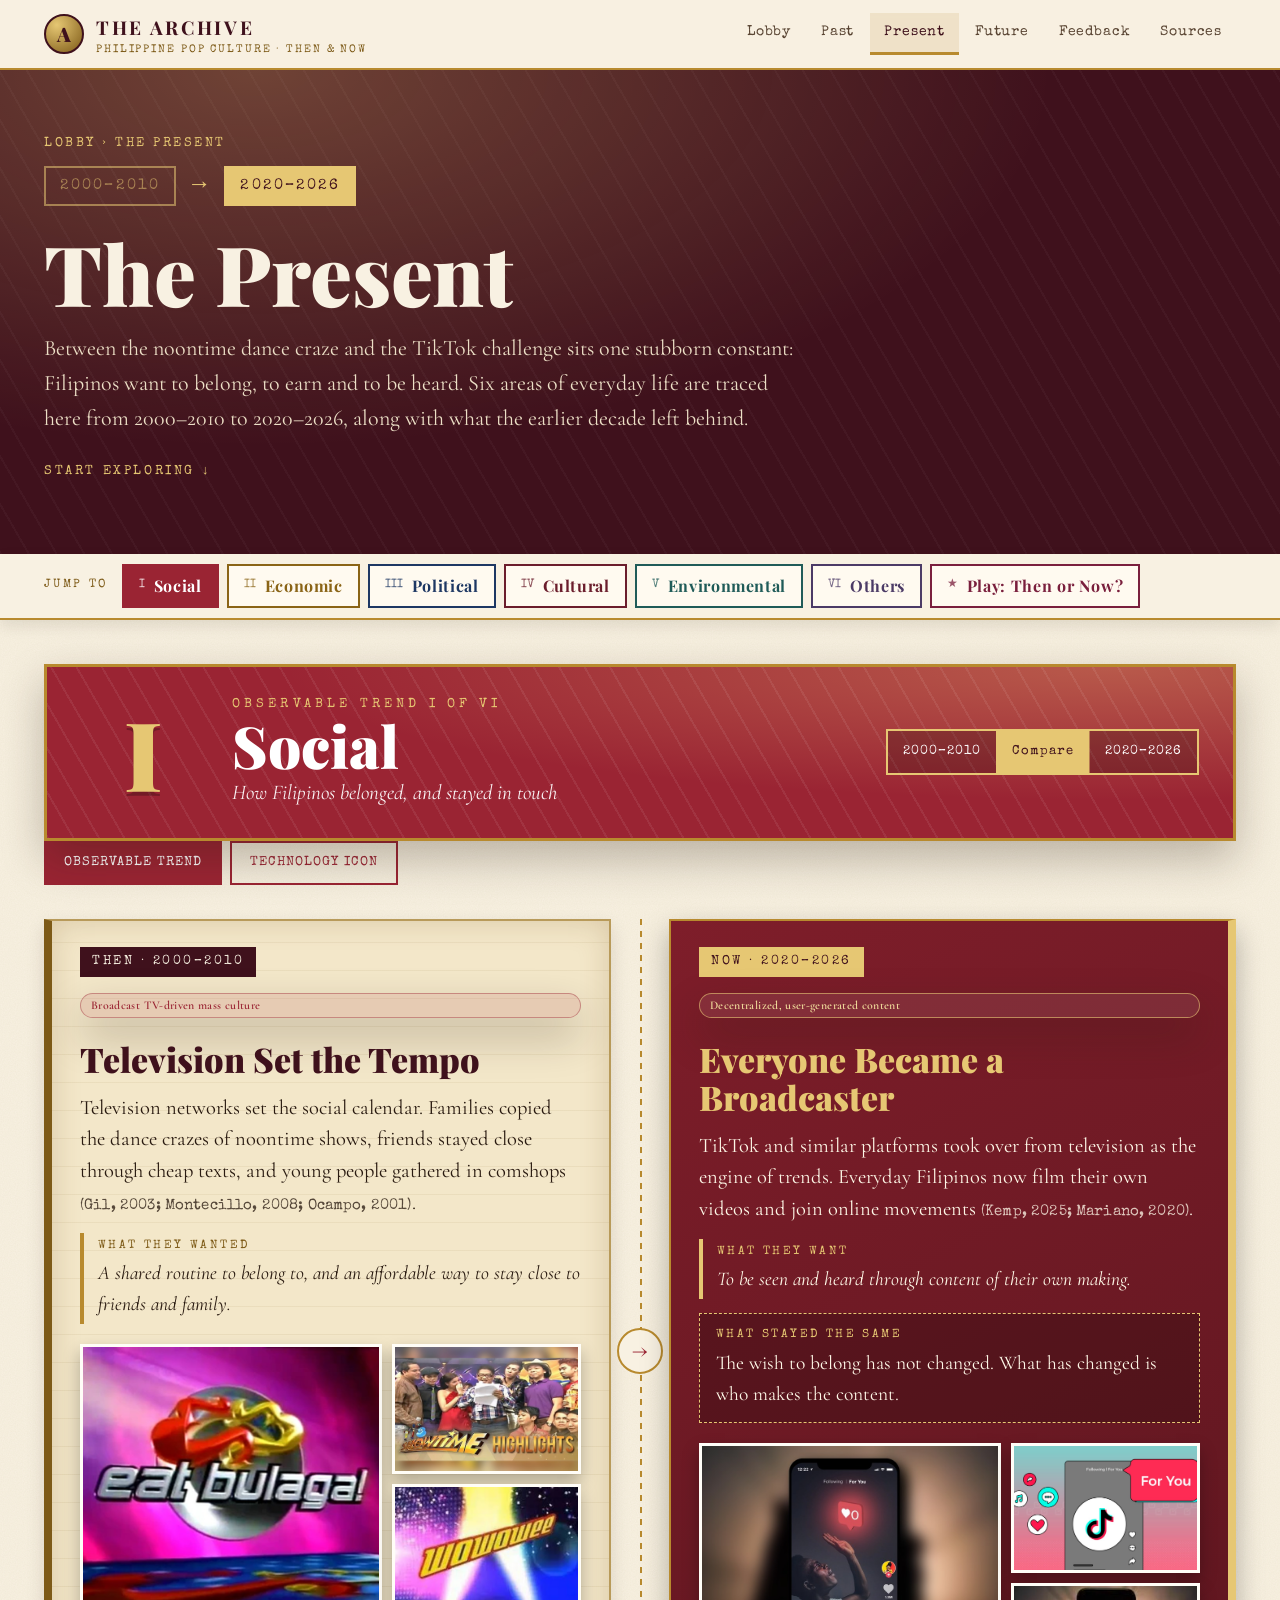
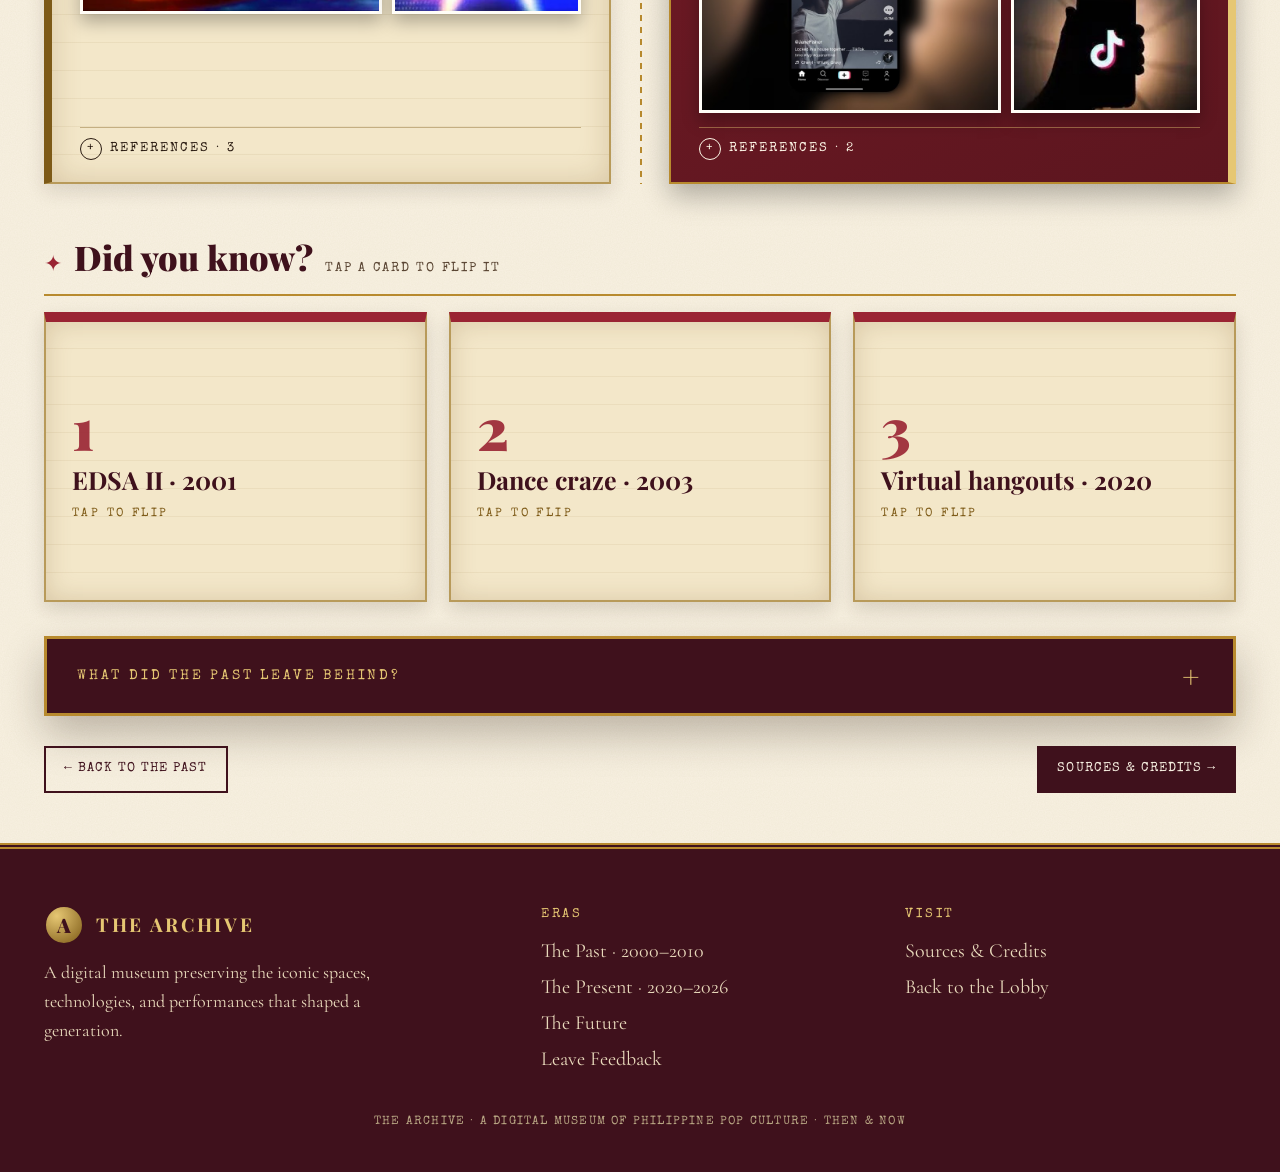
==== commit d4b94300: "Add files via upload" ====
--- a/present.html
+++ b/present.html
@@ -30,85 +30,121 @@
   <section class="psec wsec" id="social" data-view="both" style="--cat:#9a2433">
   <div class="phead reveal"><div class="pnum">I</div><div class="ptxt"><div class="eyebrow">Observable trend I of VI</div><h2>Social</h2><p>How Filipinos belonged, and stayed in touch</p></div>
     <div class="vtoggle" role="group" aria-label="Choose era"><button data-v="then">2000&ndash;2010</button><button data-v="both" class="on">Compare</button><button data-v="now">2020&ndash;2026</button></div></div>
-  <div class="pcompare reveal">
-    <article class="pcard then"><div class="era">Then &middot; 2000&ndash;2010</div><h3>Television Set the Tempo</h3><p class="body">Television networks set the social calendar. Families copied the dance crazes of noontime shows, friends stayed close through cheap texts, and young people gathered in comshops <span class="cite">(Gil, 2003; Montecillo, 2008; Ocampo, 2001)</span>.</p>
+  <div class="subtabs" role="tablist" aria-label="Choose view"><button type="button" class="on" data-sub="trend" role="tab" aria-selected="true">Observable Trend</button><button type="button" data-sub="tech" role="tab" aria-selected="false">Technology Icon</button></div>
+  <div class="pcompare stech reveal in">
+    <article class="pcard then"><div class="era">Iconic Technology &middot; 2000&ndash;2010</div><div class="trend">2000s</div><h3>Unlimited texting and group messages</h3><div class="pgrid"><figure class="slot s1" data-cap="Social, 2000–2010"><img src="p-social-tech-then-1.jpg" alt="Social, 2000–2010: photo 1" loading="lazy"><div class="ph"><i>+</i><b>Add photo</b><small>p-social-tech-then-1.jpg</small></div></figure><figure class="slot s2" data-cap="Social, 2000–2010"><img src="p-social-tech-then-2.jpg" alt="Social, 2000–2010: photo 2" loading="lazy"><div class="ph"><i>+</i><b>Add photo</b><small>p-social-tech-then-2.jpg</small></div></figure><figure class="slot s3" data-cap="Social, 2000–2010"><img src="p-social-tech-then-3.jpg" alt="Social, 2000–2010: photo 3" loading="lazy"><div class="ph"><i>+</i><b>Add photo</b><small>p-social-tech-then-3.jpg</small></div></figure></div></article>
+    <div class="pbridge" aria-hidden="true"><span>&rarr;</span></div>
+    <article class="pcard now"><div class="era">Iconic Technology &middot; 2020&ndash;2026</div><div class="trend">2020</div><h3>Video-call apps during lockdowns</h3><div class="pgrid"><figure class="slot s1" data-cap="Social, 2020–2026"><img src="p-social-tech-now-1.jpg" alt="Social, 2020–2026: photo 1" loading="lazy"><div class="ph"><i>+</i><b>Add photo</b><small>p-social-tech-now-1.jpg</small></div></figure><figure class="slot s2" data-cap="Social, 2020–2026"><img src="p-social-tech-now-2.jpg" alt="Social, 2020–2026: photo 2" loading="lazy"><div class="ph"><i>+</i><b>Add photo</b><small>p-social-tech-now-2.jpg</small></div></figure><figure class="slot s3" data-cap="Social, 2020–2026"><img src="p-social-tech-now-3.jpg" alt="Social, 2020–2026: photo 3" loading="lazy"><div class="ph"><i>+</i><b>Add photo</b><small>p-social-tech-now-3.jpg</small></div></figure></div></article>
+  </div>
+  <div class="pcompare strend reveal">
+    <article class="pcard then"><div class="era">Then &middot; 2000&ndash;2010</div><div class="trend">Broadcast TV-driven mass culture</div><h3>Television Set the Tempo</h3><p class="body">Television networks set the social calendar. Families copied the dance crazes of noontime shows, friends stayed close through cheap texts, and young people gathered in comshops <span class="cite">(Gil, 2003; Montecillo, 2008; Ocampo, 2001)</span>.</p>
       <div class="want"><b>What they wanted</b>A shared routine to belong to, and an affordable way to stay close to friends and family.</div><div class="pgrid"><figure class="slot s1" data-cap="Social, 2000–2010"><img src="p-social-then-1.jpg" alt="Social, 2000–2010: photo 1" loading="lazy"><div class="ph"><i>+</i><b>Add photo</b><small>p-social-then-1.jpg</small></div></figure><figure class="slot s2" data-cap="Social, 2000–2010"><img src="p-social-then-2.jpg" alt="Social, 2000–2010: photo 2" loading="lazy"><div class="ph"><i>+</i><b>Add photo</b><small>p-social-then-2.jpg</small></div></figure><figure class="slot s3" data-cap="Social, 2000–2010"><img src="p-social-then-3.jpg" alt="Social, 2000–2010: photo 3" loading="lazy"><div class="ph"><i>+</i><b>Add photo</b><small>p-social-then-3.jpg</small></div></figure></div><details class="refs"><summary>References &middot; 3</summary><ul><li>Gil, B. A. (2003, July 7). A call to get physical. The Philippine Star. <a href="https://www.philstar.com/entertainment/2003/07/07/212767/call-get-physical" target="_blank" rel="noopener noreferrer">https://www.philstar.com/entertainment/2003/07/07/212767/call-get-physical</a></li><li>Montecillo, P. L. G. (2008, December 17). Unlimited text promo unavailable Dec. 25, Jan. 1. GMA News Online. <a href="https://www.gmanetwork.com/news/money/companies/139764/unlimited-text-promo-unavailable-dec-25-jan-1/story/" target="_blank" rel="noopener noreferrer">https://www.gmanetwork.com/news/money/companies/139764/unlimited-text-promo-unavailable-dec-25-jan-1/story/</a></li><li>Ocampo, J. (2001, July 20). Game time. The Philippine Star. <a href="https://www.philstar.com/business/technology/2001/07/20/84994/game-time" target="_blank" rel="noopener noreferrer">https://www.philstar.com/business/technology/2001/07/20/84994/game-time</a></li></ul></details></article>
     <div class="pbridge" aria-hidden="true"><span>&rarr;</span></div>
-    <article class="pcard now"><div class="era">Now &middot; 2020&ndash;2026</div><h3>Everyone Became a Broadcaster</h3><p class="body">TikTok and similar platforms took over from television as the engine of trends. Everyday Filipinos now film their own videos and join online movements <span class="cite">(Kemp, 2025; Mariano, 2020)</span>.</p>
+    <article class="pcard now"><div class="era">Now &middot; 2020&ndash;2026</div><div class="trend">Decentralized, user-generated content</div><h3>Everyone Became a Broadcaster</h3><p class="body">TikTok and similar platforms took over from television as the engine of trends. Everyday Filipinos now film their own videos and join online movements <span class="cite">(Kemp, 2025; Mariano, 2020)</span>.</p>
       <div class="want"><b>What they want</b>To be seen and heard through content of their own making.</div><div class="same"><b>What stayed the same</b>The wish to belong has not changed. What has changed is who makes the content.</div><div class="pgrid"><figure class="slot s1" data-cap="Social, 2020–2026"><img src="p-social-now-1.jpg" alt="Social, 2020–2026: photo 1" loading="lazy"><div class="ph"><i>+</i><b>Add photo</b><small>p-social-now-1.jpg</small></div></figure><figure class="slot s2" data-cap="Social, 2020–2026"><img src="p-social-now-2.jpg" alt="Social, 2020–2026: photo 2" loading="lazy"><div class="ph"><i>+</i><b>Add photo</b><small>p-social-now-2.jpg</small></div></figure><figure class="slot s3" data-cap="Social, 2020–2026"><img src="p-social-now-3.jpg" alt="Social, 2020–2026: photo 3" loading="lazy"><div class="ph"><i>+</i><b>Add photo</b><small>p-social-now-3.jpg</small></div></figure></div><details class="refs"><summary>References &middot; 2</summary><ul><li>Kemp, S. (2025, February 25). Digital 2025: The Philippines. DataReportal. <a href="https://datareportal.com/reports/digital-2025-philippines" target="_blank" rel="noopener noreferrer">https://datareportal.com/reports/digital-2025-philippines</a></li><li>Mariano, P. (2020, December 25). Year-end list: Five best TikTok trends in the Philippines in 2020. News5. <a href="https://news.tv5.com.ph/features/read/year-end-list-five-best-tiktok-trends-in-the-philippines-in-2020" target="_blank" rel="noopener noreferrer">https://news.tv5.com.ph/features/read/year-end-list-five-best-tiktok-trends-in-the-philippines-in-2020</a></li></ul></details></article>
   </div>
-  <div class="trivia"><div class="trivia-h"><span>&#10022;</span><h3>Did you know?</h3><em>Tap a card to flip it</em></div><div class="tdeck"><button class="tcard" type="button" aria-pressed="false"><span class="tin"><span class="tf"><i>1</i><b>EDSA II · 2001</b><em>Tap to flip</em></span><span class="tb"><b>Did you know?</b>Millions of Filipinos gathered at the EDSA Shrine on January 16–20, 2001, after impeachment proceedings against President Joseph Estrada were abruptly ended.</span></span></button><button class="tcard" type="button" aria-pressed="false"><span class="tin"><span class="tf"><i>2</i><b>Dance craze · 2003</b><em>Tap to flip</em></span><span class="tb"><b>Did you know?</b>Midday shows like Eat Bulaga! introduced synchronized routines such as the “Spaghetti Song”, and schools, streets and communities across the country copied them.</span></span></button><button class="tcard" type="button" aria-pressed="false"><span class="tin"><span class="tf"><i>3</i><b>Virtual hangouts · 2020</b><em>Tap to flip</em></span><span class="tb"><b>Did you know?</b>Voice channels on Discord, Zoom and Google Meet let friends study, watch movies and play together without leaving home.</span></span></button></div></div>
-  <div class="pimpact reveal"><button class="pi-btn" aria-expanded="false">What did the past leave behind?</button><div class="pi-body"><div class="pi-inner"><p>Filipinos no longer just watch TV stars; they pick up a smartphone, make their own videos and share them with everyone online <span class="cite">(Mariano, 2020)</span>. Cheap texting in the 2000s had already put the phone at the center of social life <span class="cite">(Montecillo, 2008)</span>, and the lockdowns then pushed school, work and hangouts onto screens <span class="cite">(Malasig, 2020)</span>. The result cuts both ways: anyone can start a trend or a movement, as the community pantries showed <span class="cite">(Philippine Daily Inquirer, 2022)</span>, yet social life now leans heavily on screens.</p></div></div></div>
+  <div class="trivia strend"><div class="trivia-h"><span>&#10022;</span><h3>Did you know?</h3><em>Tap a card to flip it</em></div><div class="tdeck"><button class="tcard" type="button" aria-pressed="false"><span class="tin"><span class="tf"><i>1</i><b>EDSA II · 2001</b><em>Tap to flip</em></span><span class="tb"><b>Did you know?</b>Millions of Filipinos gathered at the EDSA Shrine on January 16–20, 2001, after impeachment proceedings against President Joseph Estrada were abruptly ended.</span></span></button><button class="tcard" type="button" aria-pressed="false"><span class="tin"><span class="tf"><i>2</i><b>Dance craze · 2003</b><em>Tap to flip</em></span><span class="tb"><b>Did you know?</b>Midday shows like Eat Bulaga! introduced synchronized routines such as the “Spaghetti Song”, and schools, streets and communities across the country copied them.</span></span></button><button class="tcard" type="button" aria-pressed="false"><span class="tin"><span class="tf"><i>3</i><b>Virtual hangouts · 2020</b><em>Tap to flip</em></span><span class="tb"><b>Did you know?</b>Voice channels on Discord, Zoom and Google Meet let friends study, watch movies and play together without leaving home.</span></span></button></div></div>
+  <div class="pimpact strend reveal"><button class="pi-btn" aria-expanded="false">What did the past leave behind?</button><div class="pi-body"><div class="pi-inner"><p>Filipinos no longer just watch TV stars; they pick up a smartphone, make their own videos and share them with everyone online <span class="cite">(Mariano, 2020)</span>. Cheap texting in the 2000s had already put the phone at the center of social life <span class="cite">(Montecillo, 2008)</span>, and the lockdowns then pushed school, work and hangouts onto screens <span class="cite">(Malasig, 2020)</span>. The result cuts both ways: anyone can start a trend or a movement, as the community pantries showed <span class="cite">(Philippine Daily Inquirer, 2022)</span>, yet social life now leans heavily on screens.</p></div></div></div>
   <div class="psec-nav"><a class="btn" href="past.html">&larr; Back to the Past</a><a class="btn solid" href="sources.html">Sources &amp; Credits &rarr;</a></div>
 </section>
 <section class="psec wsec" id="economic" data-view="both" style="--cat:#8a6416">
   <div class="phead reveal"><div class="pnum">II</div><div class="ptxt"><div class="eyebrow">Observable trend II of VI</div><h2>Economic</h2><p>How Filipinos earned, paid and sold</p></div>
     <div class="vtoggle" role="group" aria-label="Choose era"><button data-v="then">2000&ndash;2010</button><button data-v="both" class="on">Compare</button><button data-v="now">2020&ndash;2026</button></div></div>
-  <div class="pcompare reveal">
-    <article class="pcard then"><div class="era">Then &middot; 2000&ndash;2010</div><h3>Earning in Person, in Cash</h3><p class="body">Families leaned on OFW remittances and new BPO jobs, shopped at bargain hubs, and lined up at game shows for a shot at prizes <span class="cite">(Araneta, 2006; GMA News, 2011; Osorio, 2010)</span>.</p>
-      <div class="want"><b>What they wanted</b>Steady income and a fast way out of poverty, even at physical risk.</div><div class="pgrid"><figure class="slot s1" data-cap="Economic, 2000–2010"><img src="p-economic-then-1.jpg" alt="Economic, 2000–2010: photo 1" loading="lazy"><div class="ph"><i>+</i><b>Add photo</b><small>p-economic-then-1.jpg</small></div></figure><figure class="slot s2" data-cap="Economic, 2000–2010"><img src="p-economic-then-2.jpg" alt="Economic, 2000–2010: photo 2" loading="lazy"><div class="ph"><i>+</i><b>Add photo</b><small>p-economic-then-2.jpg</small></div></figure><figure class="slot s3" data-cap="Economic, 2000–2010"><img src="p-economic-then-3.jpg" alt="Economic, 2000–2010: photo 3" loading="lazy"><div class="ph"><i>+</i><b>Add photo</b><small>p-economic-then-3.jpg</small></div></figure></div><details class="refs"><summary>References &middot; 3</summary><ul><li>Araneta, S. (2006, February 5). 'Wowowee' stampede: 73 killed, 359 injured. The Philippine Star. <a href="https://www.philstar.com/headlines/2006/02/05/320086/145wowowee146-stampede-73-killed-359-injured" target="_blank" rel="noopener noreferrer">https://www.philstar.com/headlines/2006/02/05/320086/145wowowee146-stampede-73-killed-359-injured</a></li><li>GMA News. (2011, January 17). OFW remittances soar over $17B as of Nov. <a href="https://gmanetwork.com/news/money/content/210794/ofw-remittances-soar-over-17b-as-of-nov/story" target="_blank" rel="noopener noreferrer">https://gmanetwork.com/news/money/content/210794/ofw-remittances-soar-over-17b-as-of-nov/story</a></li><li>Osorio, M. E. (2010, November 11). Retail trade of pirated goods remains a big problem in Phl. The Philippine Star. <a href="https://www.philstar.com/business/2010/11/11/628514/retail-trade-pirated-goods-remains-big-problem-phl" target="_blank" rel="noopener noreferrer">https://www.philstar.com/business/2010/11/11/628514/retail-trade-pirated-goods-remains-big-problem-phl</a></li></ul></details></article>
+  <div class="subtabs" role="tablist" aria-label="Choose view"><button type="button" class="on" data-sub="trend" role="tab" aria-selected="true">Observable Trend</button><button type="button" data-sub="tech" role="tab" aria-selected="false">Technology Icon</button></div>
+  <div class="pcompare stech reveal in">
+    <article class="pcard then"><div class="era">Iconic Technology &middot; 2000&ndash;2010</div><div class="trend">2000s</div><h3>Bootleg optical discs and CD burners</h3><div class="pgrid"><figure class="slot s1" data-cap="Economic, 2000–2010"><img src="p-economic-tech-then-1.jpg" alt="Economic, 2000–2010: photo 1" loading="lazy"><div class="ph"><i>+</i><b>Add photo</b><small>p-economic-tech-then-1.jpg</small></div></figure><figure class="slot s2" data-cap="Economic, 2000–2010"><img src="p-economic-tech-then-2.jpg" alt="Economic, 2000–2010: photo 2" loading="lazy"><div class="ph"><i>+</i><b>Add photo</b><small>p-economic-tech-then-2.jpg</small></div></figure><figure class="slot s3" data-cap="Economic, 2000–2010"><img src="p-economic-tech-then-3.jpg" alt="Economic, 2000–2010: photo 3" loading="lazy"><div class="ph"><i>+</i><b>Add photo</b><small>p-economic-tech-then-3.jpg</small></div></figure></div></article>
     <div class="pbridge" aria-hidden="true"><span>&rarr;</span></div>
-    <article class="pcard now"><div class="era">Now &middot; 2020&ndash;2026</div><h3>Earning and Spending on the Phone</h3><p class="body">Today Filipinos pay by QR code, shop online, and sell or perform on live streams, all while coping with rising prices <span class="cite">(Cacho-Laurejas, 2025; Morales &amp; dela Cruz, 2023; Newsbytes.PH, 2023)</span>.</p>
-      <div class="want"><b>What they want</b>Flexible income, and the convenience of doing it all from a phone.</div><div class="same"><b>What stayed the same</b>People still look for income beyond a regular job. They now build it online instead of waiting in line.</div><div class="pgrid"><figure class="slot s1" data-cap="Economic, 2020–2026"><img src="p-economic-now-1.jpg" alt="Economic, 2020–2026: photo 1" loading="lazy"><div class="ph"><i>+</i><b>Add photo</b><small>p-economic-now-1.jpg</small></div></figure><figure class="slot s2" data-cap="Economic, 2020–2026"><img src="p-economic-now-2.jpg" alt="Economic, 2020–2026: photo 2" loading="lazy"><div class="ph"><i>+</i><b>Add photo</b><small>p-economic-now-2.jpg</small></div></figure><figure class="slot s3" data-cap="Economic, 2020–2026"><img src="p-economic-now-3.jpg" alt="Economic, 2020–2026: photo 3" loading="lazy"><div class="ph"><i>+</i><b>Add photo</b><small>p-economic-now-3.jpg</small></div></figure></div><details class="refs"><summary>References &middot; 3</summary><ul><li>Cacho-Laurejas, K. O. (2025, July 7). BSP: Digital payments now over 57% of retail transactions. SunStar. <a href="https://www.sunstar.com.ph/cebu/bsp-digital-payments-now-over-57-of-retail-transactions" target="_blank" rel="noopener noreferrer">https://www.sunstar.com.ph/cebu/bsp-digital-payments-now-over-57-of-retail-transactions</a></li><li>Morales, N. J., &amp; dela Cruz, E. (2023, February 7). Philippine January annual inflation accelerates to 8.7%. Interaksyon. <a href="https://interaksyon.philstar.com/business/2023/02/07/242263/philippine-january-annual-inflation-accelerates-to-8-7/" target="_blank" rel="noopener noreferrer">https://interaksyon.philstar.com/business/2023/02/07/242263/philippine-january-annual-inflation-accelerates-to-8-7/</a></li><li>Newsbytes.PH. (2023, January 17). 47% of Pinoy live sellers conduct sessions daily, study says. <a href="https://newsbytes.ph/2023/01/17/47-of-pinoy-live-sellers-conduct-sessions-daily-study-says/" target="_blank" rel="noopener noreferrer">https://newsbytes.ph/2023/01/17/47-of-pinoy-live-sellers-conduct-sessions-daily-study-says/</a></li></ul></details></article>
+    <article class="pcard now"><div class="era">Iconic Technology &middot; 2020&ndash;2026</div><div class="trend">2021 onward</div><h3>QR Ph and mobile wallets</h3><div class="pgrid"><figure class="slot s1" data-cap="Economic, 2020–2026"><img src="p-economic-tech-now-1.jpg" alt="Economic, 2020–2026: photo 1" loading="lazy"><div class="ph"><i>+</i><b>Add photo</b><small>p-economic-tech-now-1.jpg</small></div></figure><figure class="slot s2" data-cap="Economic, 2020–2026"><img src="p-economic-tech-now-2.jpg" alt="Economic, 2020–2026: photo 2" loading="lazy"><div class="ph"><i>+</i><b>Add photo</b><small>p-economic-tech-now-2.jpg</small></div></figure><figure class="slot s3" data-cap="Economic, 2020–2026"><img src="p-economic-tech-now-3.jpg" alt="Economic, 2020–2026: photo 3" loading="lazy"><div class="ph"><i>+</i><b>Add photo</b><small>p-economic-tech-now-3.jpg</small></div></figure></div></article>
   </div>
-  <div class="trivia"><div class="trivia-h"><span>&#10022;</span><h3>Did you know?</h3><em>Tap a card to flip it</em></div><div class="tdeck"><button class="tcard" type="button" aria-pressed="false"><span class="tin"><span class="tf"><i>1</i><b>Wowowee stampede · 2006</b><em>Tap to flip</em></span><span class="tb"><b>Did you know?</b>On February 4, 2006, more than 30,000 people queued outside the PhilSports Arena for a chance at cash prizes on a TV show. The crowd crush that followed killed more than 70 people.</span></span></button><button class="tcard" type="button" aria-pressed="false"><span class="tin"><span class="tf"><i>2</i><b>Bootleg discs · 2003</b><em>Tap to flip</em></span><span class="tb"><b>Did you know?</b>Burned VCDs and DVDs put blockbusters and albums within reach of lower-income households, feeding an informal cash economy in street markets.</span></span></button><button class="tcard" type="button" aria-pressed="false"><span class="tin"><span class="tf"><i>3</i><b>QR Ph · 2021</b><em>Tap to flip</em></span><span class="tb"><b>Did you know?</b>With standardized QR codes, wallets like GCash and Maya replaced physical bills at stores, street stalls and delivery apps.</span></span></button></div></div>
-  <div class="pimpact reveal"><button class="pi-btn" aria-expanded="false">What did the past leave behind?</button><div class="pi-body"><div class="pi-inner"><p>Economic life shifted from risky crowds chasing cash prizes <span class="cite">(Araneta, 2006)</span> to live-stream storefronts paid for with mobile wallets <span class="cite">(Cacho-Laurejas, 2025; Newsbytes.PH, 2023)</span>. BPO jobs in the 2000s had already trained Filipinos to earn from screens and foreign clients <span class="cite">(Philippine Daily Inquirer, 2018)</span>. The trade-off: earning and paying are easier and safer, but many sellers now depend on platforms and must go live daily, while inflation squeezes budgets <span class="cite">(Morales &amp; dela Cruz, 2023)</span>.</p></div></div></div>
+  <div class="pcompare strend reveal">
+    <article class="pcard then"><div class="era">Then &middot; 2000&ndash;2010</div><div class="trend">Physical, cash-based ways to earn</div><h3>Earning in Person, in Cash</h3><p class="body">Families leaned on OFW remittances and new BPO jobs, shopped at bargain hubs, and lined up at game shows for a shot at prizes <span class="cite">(Araneta, 2006; GMA News, 2011; Osorio, 2010)</span>.</p>
+      <div class="want"><b>What they wanted</b>Steady income and a fast way out of poverty, even at physical risk.</div><div class="pgrid one"><figure class="slot s1" data-cap="Economic, 2000–2010"><img src="p-economic-then-1.jpg" alt="Economic, 2000–2010: photo 1" loading="lazy"><div class="ph"><i>+</i><b>Add photo</b><small>p-economic-then-1.jpg</small></div></figure></div><details class="refs"><summary>References &middot; 3</summary><ul><li>Araneta, S. (2006, February 5). 'Wowowee' stampede: 73 killed, 359 injured. The Philippine Star. <a href="https://www.philstar.com/headlines/2006/02/05/320086/145wowowee146-stampede-73-killed-359-injured" target="_blank" rel="noopener noreferrer">https://www.philstar.com/headlines/2006/02/05/320086/145wowowee146-stampede-73-killed-359-injured</a></li><li>GMA News. (2011, January 17). OFW remittances soar over $17B as of Nov. <a href="https://gmanetwork.com/news/money/content/210794/ofw-remittances-soar-over-17b-as-of-nov/story" target="_blank" rel="noopener noreferrer">https://gmanetwork.com/news/money/content/210794/ofw-remittances-soar-over-17b-as-of-nov/story</a></li><li>Osorio, M. E. (2010, November 11). Retail trade of pirated goods remains a big problem in Phl. The Philippine Star. <a href="https://www.philstar.com/business/2010/11/11/628514/retail-trade-pirated-goods-remains-big-problem-phl" target="_blank" rel="noopener noreferrer">https://www.philstar.com/business/2010/11/11/628514/retail-trade-pirated-goods-remains-big-problem-phl</a></li></ul></details></article>
+    <div class="pbridge" aria-hidden="true"><span>&rarr;</span></div>
+    <article class="pcard now"><div class="era">Now &middot; 2020&ndash;2026</div><div class="trend">Digital, platform-based earning and spending</div><h3>Earning and Spending on the Phone</h3><p class="body">Today Filipinos pay by QR code, shop online, and sell or perform on live streams, all while coping with rising prices <span class="cite">(Cacho-Laurejas, 2025; Morales &amp; dela Cruz, 2023; Newsbytes.PH, 2023)</span>.</p>
+      <div class="want"><b>What they want</b>Flexible income, and the convenience of doing it all from a phone.</div><div class="same"><b>What stayed the same</b>People still look for income beyond a regular job. They now build it online instead of waiting in line.</div><div class="pgrid one"><figure class="slot s1" data-cap="Economic, 2020–2026"><img src="p-economic-now-1.jpg" alt="Economic, 2020–2026: photo 1" loading="lazy"><div class="ph"><i>+</i><b>Add photo</b><small>p-economic-now-1.jpg</small></div></figure></div><details class="refs"><summary>References &middot; 3</summary><ul><li>Cacho-Laurejas, K. O. (2025, July 7). BSP: Digital payments now over 57% of retail transactions. SunStar. <a href="https://www.sunstar.com.ph/cebu/bsp-digital-payments-now-over-57-of-retail-transactions" target="_blank" rel="noopener noreferrer">https://www.sunstar.com.ph/cebu/bsp-digital-payments-now-over-57-of-retail-transactions</a></li><li>Morales, N. J., &amp; dela Cruz, E. (2023, February 7). Philippine January annual inflation accelerates to 8.7%. Interaksyon. <a href="https://interaksyon.philstar.com/business/2023/02/07/242263/philippine-january-annual-inflation-accelerates-to-8-7/" target="_blank" rel="noopener noreferrer">https://interaksyon.philstar.com/business/2023/02/07/242263/philippine-january-annual-inflation-accelerates-to-8-7/</a></li><li>Newsbytes.PH. (2023, January 17). 47% of Pinoy live sellers conduct sessions daily, study says. <a href="https://newsbytes.ph/2023/01/17/47-of-pinoy-live-sellers-conduct-sessions-daily-study-says/" target="_blank" rel="noopener noreferrer">https://newsbytes.ph/2023/01/17/47-of-pinoy-live-sellers-conduct-sessions-daily-study-says/</a></li></ul></details></article>
+  </div>
+  <div class="trivia strend"><div class="trivia-h"><span>&#10022;</span><h3>Did you know?</h3><em>Tap a card to flip it</em></div><div class="tdeck"><button class="tcard" type="button" aria-pressed="false"><span class="tin"><span class="tf"><i>1</i><b>Wowowee stampede · 2006</b><em>Tap to flip</em></span><span class="tb"><b>Did you know?</b>On February 4, 2006, more than 30,000 people queued outside the PhilSports Arena for a chance at cash prizes on a TV show. The crowd crush that followed killed more than 70 people.</span></span></button><button class="tcard" type="button" aria-pressed="false"><span class="tin"><span class="tf"><i>2</i><b>Bootleg discs · 2003</b><em>Tap to flip</em></span><span class="tb"><b>Did you know?</b>Burned VCDs and DVDs put blockbusters and albums within reach of lower-income households, feeding an informal cash economy in street markets.</span></span></button><button class="tcard" type="button" aria-pressed="false"><span class="tin"><span class="tf"><i>3</i><b>QR Ph · 2021</b><em>Tap to flip</em></span><span class="tb"><b>Did you know?</b>With standardized QR codes, wallets like GCash and Maya replaced physical bills at stores, street stalls and delivery apps.</span></span></button></div></div>
+  <div class="pimpact strend reveal"><button class="pi-btn" aria-expanded="false">What did the past leave behind?</button><div class="pi-body"><div class="pi-inner"><p>Economic life shifted from risky crowds chasing cash prizes <span class="cite">(Araneta, 2006)</span> to live-stream storefronts paid for with mobile wallets <span class="cite">(Cacho-Laurejas, 2025; Newsbytes.PH, 2023)</span>. BPO jobs in the 2000s had already trained Filipinos to earn from screens and foreign clients <span class="cite">(Philippine Daily Inquirer, 2018)</span>. The trade-off: earning and paying are easier and safer, but many sellers now depend on platforms and must go live daily, while inflation squeezes budgets <span class="cite">(Morales &amp; dela Cruz, 2023)</span>.</p></div></div></div>
   <div class="psec-nav"><a class="btn" href="past.html">&larr; Back to the Past</a><a class="btn solid" href="sources.html">Sources &amp; Credits &rarr;</a></div>
 </section>
 <section class="psec wsec" id="political" data-view="both" style="--cat:#1d3763">
   <div class="phead reveal"><div class="pnum">III</div><div class="ptxt"><div class="eyebrow">Observable trend III of VI</div><h2>Political</h2><p>How Filipinos made themselves heard</p></div>
     <div class="vtoggle" role="group" aria-label="Choose era"><button data-v="then">2000&ndash;2010</button><button data-v="both" class="on">Compare</button><button data-v="now">2020&ndash;2026</button></div></div>
-  <div class="pcompare reveal">
-    <article class="pcard then"><div class="era">Then &middot; 2000&ndash;2010</div><h3>Politics in the Streets</h3><p class="body">Citizens rallied at EDSA and Mendiola, burned effigies at SONA protests, and even turned a scandal into a ringtone <span class="cite">(Adraneda, 2007; Bulatlat, 2008; GMA News, 2007)</span>.</p>
-      <div class="want"><b>What they wanted</b>To show anger or loyalty in person, and to hold leaders accountable.</div><div class="pgrid"><figure class="slot s1" data-cap="Political, 2000–2010"><img src="p-political-then-1.jpg" alt="Political, 2000–2010: photo 1" loading="lazy"><div class="ph"><i>+</i><b>Add photo</b><small>p-political-then-1.jpg</small></div></figure><figure class="slot s2" data-cap="Political, 2000–2010"><img src="p-political-then-2.jpg" alt="Political, 2000–2010: photo 2" loading="lazy"><div class="ph"><i>+</i><b>Add photo</b><small>p-political-then-2.jpg</small></div></figure><figure class="slot s3" data-cap="Political, 2000–2010"><img src="p-political-then-3.jpg" alt="Political, 2000–2010: photo 3" loading="lazy"><div class="ph"><i>+</i><b>Add photo</b><small>p-political-then-3.jpg</small></div></figure></div><details class="refs"><summary>References &middot; 3</summary><ul><li>Adraneda, K. (2007, September 26). After Garci ringtone comes 'AB-ZTE-FG'. The Philippine Star. <a href="https://www.philstar.com/headlines/2007/09/26/16528/after-garci-ringtone-comes-lsquoab-zte-fgrsquo" target="_blank" rel="noopener noreferrer">https://www.philstar.com/headlines/2007/09/26/16528/after-garci-ringtone-comes-lsquoab-zte-fgrsquo</a></li><li>Bulatlat. (2008, August 2). Street repertory: The role of art in the people's SONA. <a href="https://www.bulatlat.com/2008/08/02/street-repertory-the-role-of-art-in-the-people%e2%80%99s-sona/3/" target="_blank" rel="noopener noreferrer">https://www.bulatlat.com/2008/08/02/street-repertory-the-role-of-art-in-the-people%e2%80%99s-sona/3/</a></li><li>GMA News. (2007, May 1). Erap supporters mark 'Edsa 3'. <a href="https://www.gmanetwork.com/news/topstories/nation/40523/erap-supporters-mark-edsa-3/story" target="_blank" rel="noopener noreferrer">https://www.gmanetwork.com/news/topstories/nation/40523/erap-supporters-mark-edsa-3/story</a></li></ul></details></article>
+  <div class="subtabs" role="tablist" aria-label="Choose view"><button type="button" class="on" data-sub="trend" role="tab" aria-selected="true">Observable Trend</button><button type="button" data-sub="tech" role="tab" aria-selected="false">Technology Icon</button></div>
+  <div class="pcompare stech reveal in">
+    <article class="pcard then"><div class="era">Iconic Technology &middot; 2000&ndash;2010</div><div class="trend">2010</div><h3>First automated elections</h3><div class="pgrid"><figure class="slot s1" data-cap="Political, 2000–2010"><img src="p-political-tech-then-1.jpg" alt="Political, 2000–2010: photo 1" loading="lazy"><div class="ph"><i>+</i><b>Add photo</b><small>p-political-tech-then-1.jpg</small></div></figure><figure class="slot s2" data-cap="Political, 2000–2010"><img src="p-political-tech-then-2.jpg" alt="Political, 2000–2010: photo 2" loading="lazy"><div class="ph"><i>+</i><b>Add photo</b><small>p-political-tech-then-2.jpg</small></div></figure><figure class="slot s3" data-cap="Political, 2000–2010"><img src="p-political-tech-then-3.jpg" alt="Political, 2000–2010: photo 3" loading="lazy"><div class="ph"><i>+</i><b>Add photo</b><small>p-political-tech-then-3.jpg</small></div></figure></div></article>
     <div class="pbridge" aria-hidden="true"><span>&rarr;</span></div>
-    <article class="pcard now"><div class="era">Now &middot; 2020&ndash;2026</div><h3>Politics in the Feed</h3><p class="body">Filipinos follow political vloggers, argue in comment sections, and still march when outraged <span class="cite">(Flores, 2025; Laqui, 2025)</span>.</p>
-      <div class="want"><b>What they want</b>Accountability, and voices they can trust while sorting truth from disinformation.</div><div class="same"><b>What stayed the same</b>The wish to be heard remains. Influencers and algorithms now sit between people and the news.</div><div class="pgrid"><figure class="slot s1" data-cap="Political, 2020–2026"><img src="p-political-now-1.jpg" alt="Political, 2020–2026: photo 1" loading="lazy"><div class="ph"><i>+</i><b>Add photo</b><small>p-political-now-1.jpg</small></div></figure><figure class="slot s2" data-cap="Political, 2020–2026"><img src="p-political-now-2.jpg" alt="Political, 2020–2026: photo 2" loading="lazy"><div class="ph"><i>+</i><b>Add photo</b><small>p-political-now-2.jpg</small></div></figure><figure class="slot s3" data-cap="Political, 2020–2026"><img src="p-political-now-3.jpg" alt="Political, 2020–2026: photo 3" loading="lazy"><div class="ph"><i>+</i><b>Add photo</b><small>p-political-now-3.jpg</small></div></figure></div><details class="refs"><summary>References &middot; 2</summary><ul><li>Flores, D. N. (2025, March 21). After Duterte's ICC arrest, more vloggers show up at House disinfo hearing. Philstar.com. <a href="https://www.philstar.com/headlines/2025/03/21/2430053/after-dutertes-icc-arrest-more-vloggers-show-house-disinfo-hearing" target="_blank" rel="noopener noreferrer">https://www.philstar.com/headlines/2025/03/21/2430053/after-dutertes-icc-arrest-more-vloggers-show-house-disinfo-hearing</a></li><li>Laqui, I. (2025, September 21). Filipinos mounting mass protests vs corruption on Martial Law anniv. Philstar.com. <a href="https://www.philstar.com/headlines/2025/09/21/2474408" target="_blank" rel="noopener noreferrer">https://www.philstar.com/headlines/2025/09/21/2474408</a></li></ul></details></article>
+    <article class="pcard now"><div class="era">Iconic Technology &middot; 2020&ndash;2026</div><div class="trend">2025</div><h3>First online voting for overseas Filipinos</h3><div class="pgrid"><figure class="slot s1" data-cap="Political, 2020–2026"><img src="p-political-tech-now-1.jpg" alt="Political, 2020–2026: photo 1" loading="lazy"><div class="ph"><i>+</i><b>Add photo</b><small>p-political-tech-now-1.jpg</small></div></figure><figure class="slot s2" data-cap="Political, 2020–2026"><img src="p-political-tech-now-2.jpg" alt="Political, 2020–2026: photo 2" loading="lazy"><div class="ph"><i>+</i><b>Add photo</b><small>p-political-tech-now-2.jpg</small></div></figure><figure class="slot s3" data-cap="Political, 2020–2026"><img src="p-political-tech-now-3.jpg" alt="Political, 2020–2026: photo 3" loading="lazy"><div class="ph"><i>+</i><b>Add photo</b><small>p-political-tech-now-3.jpg</small></div></figure></div></article>
   </div>
-  <div class="trivia"><div class="trivia-h"><span>&#10022;</span><h3>Did you know?</h3><em>Tap a card to flip it</em></div><div class="tdeck"><button class="tcard" type="button" aria-pressed="false"><span class="tin"><span class="tf"><i>1</i><b>First automated vote · 2010</b><em>Tap to flip</em></span><span class="tb"><b>Did you know?</b>The May 10, 2010 elections were the country&#x27;s first fully automated national elections. Optical-mark PCOS machines replaced manual counting.</span></span></button><button class="tcard" type="button" aria-pressed="false"><span class="tin"><span class="tf"><i>2</i><b>“Hello Garci” · 2005</b><em>Tap to flip</em></span><span class="tb"><b>Did you know?</b>The scandal raised direct questions about the integrity of a presidential election and the legitimacy of the state.</span></span></button><button class="tcard" type="button" aria-pressed="false"><span class="tin"><span class="tf"><i>3</i><b>The 2022 feed</b><em>Tap to flip</em></span><span class="tb"><b>Did you know?</b>During the May 2022 elections, viral short-form videos and AI-manipulated media were deployed at scale to reshape historical narratives and sway voters.</span></span></button></div></div>
-  <div class="pimpact reveal"><button class="pi-btn" aria-expanded="false">What did the past leave behind?</button><div class="pi-body"><div class="pi-inner"><p>Campaigning has moved from street rallies to social media feeds, where votes are now courted <span class="cite">(Flores, 2025)</span>. The 2000s had already shown that pop culture could carry political messages, from ringtones to effigies <span class="cite">(Adraneda, 2007; Bulatlat, 2008)</span>; today vloggers play that role on a far larger scale. It cuts both ways: more Filipinos can join political debates, but fake news travels faster, prompting hearings and arrest orders <span class="cite">(Clapano, 2025)</span>.</p></div></div></div>
+  <div class="pcompare strend reveal">
+    <article class="pcard then"><div class="era">Then &middot; 2000&ndash;2010</div><div class="trend">Street rallies and celebrity politics</div><h3>Politics in the Streets</h3><p class="body">Citizens rallied at EDSA and Mendiola, burned effigies at SONA protests, and even turned a scandal into a ringtone <span class="cite">(Adraneda, 2007; Bulatlat, 2008; GMA News, 2007)</span>.</p>
+      <div class="want"><b>What they wanted</b>To show anger or loyalty in person, and to hold leaders accountable.</div><div class="pgrid one"><figure class="slot s1" data-cap="Political, 2000–2010"><img src="p-political-then-1.jpg" alt="Political, 2000–2010: photo 1" loading="lazy"><div class="ph"><i>+</i><b>Add photo</b><small>p-political-then-1.jpg</small></div></figure></div><details class="refs"><summary>References &middot; 3</summary><ul><li>Adraneda, K. (2007, September 26). After Garci ringtone comes 'AB-ZTE-FG'. The Philippine Star. <a href="https://www.philstar.com/headlines/2007/09/26/16528/after-garci-ringtone-comes-lsquoab-zte-fgrsquo" target="_blank" rel="noopener noreferrer">https://www.philstar.com/headlines/2007/09/26/16528/after-garci-ringtone-comes-lsquoab-zte-fgrsquo</a></li><li>Bulatlat. (2008, August 2). Street repertory: The role of art in the people's SONA. <a href="https://www.bulatlat.com/2008/08/02/street-repertory-the-role-of-art-in-the-people%e2%80%99s-sona/3/" target="_blank" rel="noopener noreferrer">https://www.bulatlat.com/2008/08/02/street-repertory-the-role-of-art-in-the-people%e2%80%99s-sona/3/</a></li><li>GMA News. (2007, May 1). Erap supporters mark 'Edsa 3'. <a href="https://www.gmanetwork.com/news/topstories/nation/40523/erap-supporters-mark-edsa-3/story" target="_blank" rel="noopener noreferrer">https://www.gmanetwork.com/news/topstories/nation/40523/erap-supporters-mark-edsa-3/story</a></li></ul></details></article>
+    <div class="pbridge" aria-hidden="true"><span>&rarr;</span></div>
+    <article class="pcard now"><div class="era">Now &middot; 2020&ndash;2026</div><div class="trend">Online feeds and influencer politics</div><h3>Politics in the Feed</h3><p class="body">Filipinos follow political vloggers, argue in comment sections, and still march when outraged <span class="cite">(Flores, 2025; Laqui, 2025)</span>.</p>
+      <div class="want"><b>What they want</b>Accountability, and voices they can trust while sorting truth from disinformation.</div><div class="same"><b>What stayed the same</b>The wish to be heard remains. Influencers and algorithms now sit between people and the news.</div><div class="pgrid one"><figure class="slot s1" data-cap="Political, 2020–2026"><img src="p-political-now-1.jpg" alt="Political, 2020–2026: photo 1" loading="lazy"><div class="ph"><i>+</i><b>Add photo</b><small>p-political-now-1.jpg</small></div></figure></div><details class="refs"><summary>References &middot; 2</summary><ul><li>Flores, D. N. (2025, March 21). After Duterte's ICC arrest, more vloggers show up at House disinfo hearing. Philstar.com. <a href="https://www.philstar.com/headlines/2025/03/21/2430053/after-dutertes-icc-arrest-more-vloggers-show-house-disinfo-hearing" target="_blank" rel="noopener noreferrer">https://www.philstar.com/headlines/2025/03/21/2430053/after-dutertes-icc-arrest-more-vloggers-show-house-disinfo-hearing</a></li><li>Laqui, I. (2025, September 21). Filipinos mounting mass protests vs corruption on Martial Law anniv. Philstar.com. <a href="https://www.philstar.com/headlines/2025/09/21/2474408" target="_blank" rel="noopener noreferrer">https://www.philstar.com/headlines/2025/09/21/2474408</a></li></ul></details></article>
+  </div>
+  <div class="trivia strend"><div class="trivia-h"><span>&#10022;</span><h3>Did you know?</h3><em>Tap a card to flip it</em></div><div class="tdeck"><button class="tcard" type="button" aria-pressed="false"><span class="tin"><span class="tf"><i>1</i><b>First automated vote · 2010</b><em>Tap to flip</em></span><span class="tb"><b>Did you know?</b>The May 10, 2010 elections were the country&#x27;s first fully automated national elections. Optical-mark PCOS machines replaced manual counting.</span></span></button><button class="tcard" type="button" aria-pressed="false"><span class="tin"><span class="tf"><i>2</i><b>“Hello Garci” · 2005</b><em>Tap to flip</em></span><span class="tb"><b>Did you know?</b>The scandal raised direct questions about the integrity of a presidential election and the legitimacy of the state.</span></span></button><button class="tcard" type="button" aria-pressed="false"><span class="tin"><span class="tf"><i>3</i><b>The 2022 feed</b><em>Tap to flip</em></span><span class="tb"><b>Did you know?</b>During the May 2022 elections, viral short-form videos and AI-manipulated media were deployed at scale to reshape historical narratives and sway voters.</span></span></button></div></div>
+  <div class="pimpact strend reveal"><button class="pi-btn" aria-expanded="false">What did the past leave behind?</button><div class="pi-body"><div class="pi-inner"><p>Campaigning has moved from street rallies to social media feeds, where votes are now courted <span class="cite">(Flores, 2025)</span>. The 2000s had already shown that pop culture could carry political messages, from ringtones to effigies <span class="cite">(Adraneda, 2007; Bulatlat, 2008)</span>; today vloggers play that role on a far larger scale. It cuts both ways: more Filipinos can join political debates, but fake news travels faster, prompting hearings and arrest orders <span class="cite">(Clapano, 2025)</span>.</p></div></div></div>
   <div class="psec-nav"><a class="btn" href="past.html">&larr; Back to the Past</a><a class="btn solid" href="sources.html">Sources &amp; Credits &rarr;</a></div>
 </section>
 <section class="psec wsec" id="cultural" data-view="both" style="--cat:#6b1d2c">
   <div class="phead reveal"><div class="pnum">IV</div><div class="ptxt"><div class="eyebrow">Observable trend IV of VI</div><h2>Cultural</h2><p>What Filipinos watched, followed and loved</p></div>
     <div class="vtoggle" role="group" aria-label="Choose era"><button data-v="then">2000&ndash;2010</button><button data-v="both" class="on">Compare</button><button data-v="now">2020&ndash;2026</button></div></div>
-  <div class="pcompare reveal">
-    <article class="pcard then"><div class="era">Then &middot; 2000&ndash;2010</div><h3>Appointment Viewing, Imported Idols</h3><p class="body">Evenings belonged to telefantasya and dubbed Asianovelas on rival networks, and fans followed foreign idols such as F4 <span class="cite">(Anarcon, 2017, 2018)</span>.</p>
-      <div class="want"><b>What they wanted</b>Shared stories, and idols to admire even when they came from abroad.</div><div class="pgrid"><figure class="slot s1" data-cap="Cultural, 2000–2010"><img src="p-cultural-then-1.jpg" alt="Cultural, 2000–2010: photo 1" loading="lazy"><div class="ph"><i>+</i><b>Add photo</b><small>p-cultural-then-1.jpg</small></div></figure><figure class="slot s2" data-cap="Cultural, 2000–2010"><img src="p-cultural-then-2.jpg" alt="Cultural, 2000–2010: photo 2" loading="lazy"><div class="ph"><i>+</i><b>Add photo</b><small>p-cultural-then-2.jpg</small></div></figure><figure class="slot s3" data-cap="Cultural, 2000–2010"><img src="p-cultural-then-3.jpg" alt="Cultural, 2000–2010: photo 3" loading="lazy"><div class="ph"><i>+</i><b>Add photo</b><small>p-cultural-then-3.jpg</small></div></figure></div><details class="refs"><summary>References &middot; 2</summary><ul><li>Anarcon, J. P. (2017, March 31). Charo Santos-Concio recalls GMA-7 show that almost caused her to resign from ABS-CBN. PEP.ph. <a href="https://www.pep.ph/guide/tv/25855/charo-santos-concio-recalls-gma-7-show-that-almost-caused-her-to-resign-from-abs-cbn" target="_blank" rel="noopener noreferrer">https://www.pep.ph/guide/tv/25855/charo-santos-concio-recalls-gma-7-show-that-almost-caused-her-to-resign-from-abs-cbn</a></li><li>Anarcon, J. P. (2018, August 20). 10 things you might not know about the original Meteor Garden. PEP.ph. <a href="https://www.pep.ph/guide/tv/27044/10-things-you-might-not-know-about-the-original-meteor-garden" target="_blank" rel="noopener noreferrer">https://www.pep.ph/guide/tv/27044/10-things-you-might-not-know-about-the-original-meteor-garden</a></li></ul></details></article>
+  <div class="subtabs" role="tablist" aria-label="Choose view"><button type="button" class="on" data-sub="trend" role="tab" aria-selected="true">Observable Trend</button><button type="button" data-sub="tech" role="tab" aria-selected="false">Technology Icon</button></div>
+  <div class="pcompare stech reveal in">
+    <article class="pcard then"><div class="era">Iconic Technology &middot; 2000&ndash;2010</div><div class="trend">2003</div><h3>Tagalog dubbing of Asian dramas</h3><div class="pgrid"><figure class="slot s1" data-cap="Cultural, 2000–2010"><img src="p-cultural-tech-then-1.jpg" alt="Cultural, 2000–2010: photo 1" loading="lazy"><div class="ph"><i>+</i><b>Add photo</b><small>p-cultural-tech-then-1.jpg</small></div></figure><figure class="slot s2" data-cap="Cultural, 2000–2010"><img src="p-cultural-tech-then-2.jpg" alt="Cultural, 2000–2010: photo 2" loading="lazy"><div class="ph"><i>+</i><b>Add photo</b><small>p-cultural-tech-then-2.jpg</small></div></figure><figure class="slot s3" data-cap="Cultural, 2000–2010"><img src="p-cultural-tech-then-3.jpg" alt="Cultural, 2000–2010: photo 3" loading="lazy"><div class="ph"><i>+</i><b>Add photo</b><small>p-cultural-tech-then-3.jpg</small></div></figure></div></article>
     <div class="pbridge" aria-hidden="true"><span>&rarr;</span></div>
-    <article class="pcard now"><div class="era">Now &middot; 2020&ndash;2026</div><h3>On Demand and Homegrown</h3><p class="body">Viewers stream what they like, when they like, and fill arenas for local groups such as BINI <span class="cite">(Bote, 2024; Philippine Daily Inquirer, 2025)</span>.</p>
-      <div class="want"><b>What they want</b>Idols who represent them, and control over what they watch and when.</div><div class="same"><b>What stayed the same</b>Fans still want idols. Now they want Filipino ones.</div><div class="pgrid"><figure class="slot s1" data-cap="Cultural, 2020–2026"><img src="p-cultural-now-1.jpg" alt="Cultural, 2020–2026: photo 1" loading="lazy"><div class="ph"><i>+</i><b>Add photo</b><small>p-cultural-now-1.jpg</small></div></figure><figure class="slot s2" data-cap="Cultural, 2020–2026"><img src="p-cultural-now-2.jpg" alt="Cultural, 2020–2026: photo 2" loading="lazy"><div class="ph"><i>+</i><b>Add photo</b><small>p-cultural-now-2.jpg</small></div></figure><figure class="slot s3" data-cap="Cultural, 2020–2026"><img src="p-cultural-now-3.jpg" alt="Cultural, 2020–2026: photo 3" loading="lazy"><div class="ph"><i>+</i><b>Add photo</b><small>p-cultural-now-3.jpg</small></div></figure></div><details class="refs"><summary>References &middot; 2</summary><ul><li>Bote, J. (2024, March 19). BINI is the most streamed P-pop group on Spotify. Daily Tribune. <a href="https://tribune.net.ph/2024/03/19/bini-is-the-most-streamed-p-pop-group-on-spotify" target="_blank" rel="noopener noreferrer">https://tribune.net.ph/2024/03/19/bini-is-the-most-streamed-p-pop-group-on-spotify</a></li><li>Philippine Daily Inquirer. (2025, February 19). Biniverse at Philippine Arena moments that will stay with me forever. <a href="https://lifestyle.inquirer.net/532896/biniverse-philippine-arena/" target="_blank" rel="noopener noreferrer">https://lifestyle.inquirer.net/532896/biniverse-philippine-arena/</a></li></ul></details></article>
+    <article class="pcard now"><div class="era">Iconic Technology &middot; 2020&ndash;2026</div><div class="trend">2020 onward</div><h3>Streaming platforms and music feeds</h3><div class="pgrid"><figure class="slot s1" data-cap="Cultural, 2020–2026"><img src="p-cultural-tech-now-1.jpg" alt="Cultural, 2020–2026: photo 1" loading="lazy"><div class="ph"><i>+</i><b>Add photo</b><small>p-cultural-tech-now-1.jpg</small></div></figure><figure class="slot s2" data-cap="Cultural, 2020–2026"><img src="p-cultural-tech-now-2.jpg" alt="Cultural, 2020–2026: photo 2" loading="lazy"><div class="ph"><i>+</i><b>Add photo</b><small>p-cultural-tech-now-2.jpg</small></div></figure><figure class="slot s3" data-cap="Cultural, 2020–2026"><img src="p-cultural-tech-now-3.jpg" alt="Cultural, 2020–2026: photo 3" loading="lazy"><div class="ph"><i>+</i><b>Add photo</b><small>p-cultural-tech-now-3.jpg</small></div></figure></div></article>
   </div>
-  <div class="trivia"><div class="trivia-h"><span>&#10022;</span><h3>Did you know?</h3><em>Tap a card to flip it</em></div><div class="tdeck"><button class="tcard" type="button" aria-pressed="false"><span class="tin"><span class="tf"><i>1</i><b>Meteor Garden · 2003</b><em>Tap to flip</em></span><span class="tb"><b>Did you know?</b>The Taiwanese drama reached Filipino homes in Tagalog. Networks used audio re-dubbing to localize Taiwanese and Korean series.</span></span></button><button class="tcard" type="button" aria-pressed="false"><span class="tin"><span class="tf"><i>2</i><b>Jejemon and emo · 2000s</b><em>Tap to flip</em></span><span class="tb"><b>Did you know?</b>These youth subcultures showed up in slang, spelling and fashion: identity worn on the keyboard and on the sleeve.</span></span></button><button class="tcard" type="button" aria-pressed="false"><span class="tin"><span class="tf"><i>3</i><b>BINI and P-pop · today</b><em>Tap to flip</em></span><span class="tb"><b>Did you know?</b>P-pop groups fill venues like the Smart Araneta Coliseum while TikTok Live lets fans around the world join virtual fan-meets in real time.</span></span></button></div></div>
-  <div class="pimpact reveal"><button class="pi-btn" aria-expanded="false">What did the past leave behind?</button><div class="pi-body"><div class="pi-inner"><p>Entertainment moved from waiting for the nightly broadcast to watching on demand and following idols online <span class="cite">(Madarang, 2020)</span>. The Asianovela and F4 craze of the 2000s had trained Filipinos in the habits of idol fandom <span class="cite">(Anarcon, 2018)</span>, and that energy now powers homegrown P-pop <span class="cite">(Bote, 2024)</span>. The payoff is a stronger Filipino identity in pop culture, with fans championing local idols instead of only importing foreign ones.</p></div></div></div>
+  <div class="pcompare strend reveal">
+    <article class="pcard then"><div class="era">Then &middot; 2000&ndash;2010</div><div class="trend">Scheduled TV and imported idols</div><h3>Appointment Viewing, Imported Idols</h3><p class="body">Evenings belonged to telefantasya and dubbed Asianovelas on rival networks, and fans followed foreign idols such as F4 <span class="cite">(Anarcon, 2017, 2018)</span>.</p>
+      <div class="want"><b>What they wanted</b>Shared stories, and idols to admire even when they came from abroad.</div><div class="pgrid one"><figure class="slot s1" data-cap="Cultural, 2000–2010"><img src="p-cultural-then-1.jpg" alt="Cultural, 2000–2010: photo 1" loading="lazy"><div class="ph"><i>+</i><b>Add photo</b><small>p-cultural-then-1.jpg</small></div></figure></div><details class="refs"><summary>References &middot; 2</summary><ul><li>Anarcon, J. P. (2017, March 31). Charo Santos-Concio recalls GMA-7 show that almost caused her to resign from ABS-CBN. PEP.ph. <a href="https://www.pep.ph/guide/tv/25855/charo-santos-concio-recalls-gma-7-show-that-almost-caused-her-to-resign-from-abs-cbn" target="_blank" rel="noopener noreferrer">https://www.pep.ph/guide/tv/25855/charo-santos-concio-recalls-gma-7-show-that-almost-caused-her-to-resign-from-abs-cbn</a></li><li>Anarcon, J. P. (2018, August 20). 10 things you might not know about the original Meteor Garden. PEP.ph. <a href="https://www.pep.ph/guide/tv/27044/10-things-you-might-not-know-about-the-original-meteor-garden" target="_blank" rel="noopener noreferrer">https://www.pep.ph/guide/tv/27044/10-things-you-might-not-know-about-the-original-meteor-garden</a></li></ul></details></article>
+    <div class="pbridge" aria-hidden="true"><span>&rarr;</span></div>
+    <article class="pcard now"><div class="era">Now &middot; 2020&ndash;2026</div><div class="trend">On-demand media and homegrown fandom</div><h3>On Demand and Homegrown</h3><p class="body">Viewers stream what they like, when they like, and fill arenas for local groups such as BINI <span class="cite">(Bote, 2024; Philippine Daily Inquirer, 2025)</span>.</p>
+      <div class="want"><b>What they want</b>Idols who represent them, and control over what they watch and when.</div><div class="same"><b>What stayed the same</b>Fans still want idols. Now they want Filipino ones.</div><div class="pgrid one"><figure class="slot s1" data-cap="Cultural, 2020–2026"><img src="p-cultural-now-1.jpg" alt="Cultural, 2020–2026: photo 1" loading="lazy"><div class="ph"><i>+</i><b>Add photo</b><small>p-cultural-now-1.jpg</small></div></figure></div><details class="refs"><summary>References &middot; 2</summary><ul><li>Bote, J. (2024, March 19). BINI is the most streamed P-pop group on Spotify. Daily Tribune. <a href="https://tribune.net.ph/2024/03/19/bini-is-the-most-streamed-p-pop-group-on-spotify" target="_blank" rel="noopener noreferrer">https://tribune.net.ph/2024/03/19/bini-is-the-most-streamed-p-pop-group-on-spotify</a></li><li>Philippine Daily Inquirer. (2025, February 19). Biniverse at Philippine Arena moments that will stay with me forever. <a href="https://lifestyle.inquirer.net/532896/biniverse-philippine-arena/" target="_blank" rel="noopener noreferrer">https://lifestyle.inquirer.net/532896/biniverse-philippine-arena/</a></li></ul></details></article>
+  </div>
+  <div class="trivia strend"><div class="trivia-h"><span>&#10022;</span><h3>Did you know?</h3><em>Tap a card to flip it</em></div><div class="tdeck"><button class="tcard" type="button" aria-pressed="false"><span class="tin"><span class="tf"><i>1</i><b>Meteor Garden · 2003</b><em>Tap to flip</em></span><span class="tb"><b>Did you know?</b>The Taiwanese drama reached Filipino homes in Tagalog. Networks used audio re-dubbing to localize Taiwanese and Korean series.</span></span></button><button class="tcard" type="button" aria-pressed="false"><span class="tin"><span class="tf"><i>2</i><b>Jejemon and emo · 2000s</b><em>Tap to flip</em></span><span class="tb"><b>Did you know?</b>These youth subcultures showed up in slang, spelling and fashion: identity worn on the keyboard and on the sleeve.</span></span></button><button class="tcard" type="button" aria-pressed="false"><span class="tin"><span class="tf"><i>3</i><b>BINI and P-pop · today</b><em>Tap to flip</em></span><span class="tb"><b>Did you know?</b>P-pop groups fill venues like the Smart Araneta Coliseum while TikTok Live lets fans around the world join virtual fan-meets in real time.</span></span></button></div></div>
+  <div class="pimpact strend reveal"><button class="pi-btn" aria-expanded="false">What did the past leave behind?</button><div class="pi-body"><div class="pi-inner"><p>Entertainment moved from waiting for the nightly broadcast to watching on demand and following idols online <span class="cite">(Madarang, 2020)</span>. The Asianovela and F4 craze of the 2000s had trained Filipinos in the habits of idol fandom <span class="cite">(Anarcon, 2018)</span>, and that energy now powers homegrown P-pop <span class="cite">(Bote, 2024)</span>. The payoff is a stronger Filipino identity in pop culture, with fans championing local idols instead of only importing foreign ones.</p></div></div></div>
   <div class="psec-nav"><a class="btn" href="past.html">&larr; Back to the Past</a><a class="btn solid" href="sources.html">Sources &amp; Credits &rarr;</a></div>
 </section>
 <section class="psec wsec" id="environmental" data-view="both" style="--cat:#1f5b58">
   <div class="phead reveal"><div class="pnum">V</div><div class="ptxt"><div class="eyebrow">Observable trend V of VI</div><h2>Environmental</h2><p>How Filipinos faced storms, floods and heat</p></div>
     <div class="vtoggle" role="group" aria-label="Choose era"><button data-v="then">2000&ndash;2010</button><button data-v="both" class="on">Compare</button><button data-v="now">2020&ndash;2026</button></div></div>
-  <div class="pcompare reveal">
-    <article class="pcard then"><div class="era">Then &middot; 2000&ndash;2010</div><h3>Waiting for News, Helping Each Other</h3><p class="body">After Ondoy, people followed news of the flood, posted rescue requests online and joined benefit concerts <span class="cite">(Godinez, 2009; Palatino, 2009)</span>.</p>
-      <div class="want"><b>What they wanted</b>Immediate help and information when official systems were overwhelmed.</div><div class="pgrid"><figure class="slot s1" data-cap="Environmental, 2000–2010"><img src="p-environmental-then-1.jpg" alt="Environmental, 2000–2010: photo 1" loading="lazy"><div class="ph"><i>+</i><b>Add photo</b><small>p-environmental-then-1.jpg</small></div></figure><figure class="slot s2" data-cap="Environmental, 2000–2010"><img src="p-environmental-then-2.jpg" alt="Environmental, 2000–2010: photo 2" loading="lazy"><div class="ph"><i>+</i><b>Add photo</b><small>p-environmental-then-2.jpg</small></div></figure><figure class="slot s3" data-cap="Environmental, 2000–2010"><img src="p-environmental-then-3.jpg" alt="Environmental, 2000–2010: photo 3" loading="lazy"><div class="ph"><i>+</i><b>Add photo</b><small>p-environmental-then-3.jpg</small></div></figure></div><details class="refs"><summary>References &middot; 2</summary><ul><li>Godinez, B. (2009, October 5). Ogie Alcasid spearheads fundraising concert for calamity victims. PEP.ph. <a href="https://www.pep.ph/news/local/23426/ogie-alcasid-spearheads-fundraising-concert-for-calamity-victims" target="_blank" rel="noopener noreferrer">https://www.pep.ph/news/local/23426/ogie-alcasid-spearheads-fundraising-concert-for-calamity-victims</a></li><li>Palatino, M. (2009, September 27). Philippines: Worst flooding in 40 years. Global Voices. <a href="https://globalvoices.org/2009/09/27/philippines-worst-flooding-in-40-years/" target="_blank" rel="noopener noreferrer">https://globalvoices.org/2009/09/27/philippines-worst-flooding-in-40-years/</a></li></ul></details></article>
+  <div class="subtabs" role="tablist" aria-label="Choose view"><button type="button" class="on" data-sub="trend" role="tab" aria-selected="true">Observable Trend</button><button type="button" data-sub="tech" role="tab" aria-selected="false">Technology Icon</button></div>
+  <div class="pcompare stech reveal in">
+    <article class="pcard then"><div class="era">Iconic Technology &middot; 2000&ndash;2010</div><div class="trend">2009</div><h3>Online rescue calls during Ondoy</h3><div class="pgrid one"><figure class="slot s1" data-cap="Flooding near Laguna de Bay after Typhoon Ketsana (Ondoy), 2009. Photo: Lito Platon / IRRI, CC BY, via Wikimedia Commons"><img src="https://commons.wikimedia.org/wiki/Special:FilePath/Typhoon_Ketsana_flood_near_Laguna_de_Bay.jpg?width=900" alt="Flooding near Laguna de Bay after Typhoon Ketsana (Ondoy), 2009. Photo: Lito Platon / IRRI, CC BY, via Wikimedia Commons: photo 1" loading="lazy"><div class="ph"><i>+</i><b>Add photo</b><small>p-environmental-tech-then-1.jpg</small></div></figure></div><p class="credit">Flooding near Laguna de Bay after Typhoon Ketsana (Ondoy), 2009. Photo: Lito Platon / IRRI, CC BY, via Wikimedia Commons</p></article>
     <div class="pbridge" aria-hidden="true"><span>&rarr;</span></div>
-    <article class="pcard now"><div class="era">Now &middot; 2020&ndash;2026</div><h3>Instant Alerts, Organized Relief</h3><p class="body">Phones now receive emergency alerts automatically, while fans and celebrities run online donation drives <span class="cite">(ABS-CBN News, 2024; Newman, 2018)</span>.</p>
-      <div class="want"><b>What they want</b>Fast warnings, and protection from disasters that keep growing stronger.</div><div class="same"><b>What stayed the same</b>People still rely on one another. They now expect faster systems.</div><div class="pgrid"><figure class="slot s1" data-cap="Environmental, 2020–2026"><img src="p-environmental-now-1.jpg" alt="Environmental, 2020–2026: photo 1" loading="lazy"><div class="ph"><i>+</i><b>Add photo</b><small>p-environmental-now-1.jpg</small></div></figure><figure class="slot s2" data-cap="Environmental, 2020–2026"><img src="p-environmental-now-2.jpg" alt="Environmental, 2020–2026: photo 2" loading="lazy"><div class="ph"><i>+</i><b>Add photo</b><small>p-environmental-now-2.jpg</small></div></figure><figure class="slot s3" data-cap="Environmental, 2020–2026"><img src="p-environmental-now-3.jpg" alt="Environmental, 2020–2026: photo 3" loading="lazy"><div class="ph"><i>+</i><b>Add photo</b><small>p-environmental-now-3.jpg</small></div></figure></div><details class="refs"><summary>References &middot; 2</summary><ul><li>ABS-CBN News. (2024, October 25). ABS-CBN holds star-studded online donation drive for 'Kristine' victims. <a href="https://abs-cbn.com/entertainment/2024/10/25/abs-cbn-holds-star-studded-online-donation-drive-for-kristine-victims-1546" target="_blank" rel="noopener noreferrer">https://abs-cbn.com/entertainment/2024/10/25/abs-cbn-holds-star-studded-online-donation-drive-for-kristine-victims-1546</a></li><li>Newman, M. B. C. (2018, June 19). Telco pitches in on disaster preparedness efforts. Manila Bulletin. <a href="https://www.pressreader.com/philippines/manila-bulletin/20180619/281672550660414" target="_blank" rel="noopener noreferrer">https://www.pressreader.com/philippines/manila-bulletin/20180619/281672550660414</a></li></ul></details></article>
+    <article class="pcard now"><div class="era">Iconic Technology &middot; 2020&ndash;2026</div><div class="trend">2017 onward</div><h3>Emergency cell broadcast alerts</h3><div class="pgrid"><figure class="slot s1" data-cap="Environmental, 2020–2026"><img src="p-environmental-tech-now-1.jpg" alt="Environmental, 2020–2026: photo 1" loading="lazy"><div class="ph"><i>+</i><b>Add photo</b><small>p-environmental-tech-now-1.jpg</small></div></figure><figure class="slot s2" data-cap="Environmental, 2020–2026"><img src="p-environmental-tech-now-2.jpg" alt="Environmental, 2020–2026: photo 2" loading="lazy"><div class="ph"><i>+</i><b>Add photo</b><small>p-environmental-tech-now-2.jpg</small></div></figure><figure class="slot s3" data-cap="Environmental, 2020–2026"><img src="p-environmental-tech-now-3.jpg" alt="Environmental, 2020–2026: photo 3" loading="lazy"><div class="ph"><i>+</i><b>Add photo</b><small>p-environmental-tech-now-3.jpg</small></div></figure></div></article>
   </div>
-  <div class="trivia"><div class="trivia-h"><span>&#10022;</span><h3>Did you know?</h3><em>Tap a card to flip it</em></div><div class="tdeck"><button class="tcard" type="button" aria-pressed="false"><span class="tin"><span class="tf"><i>1</i><b>Typhoon Ondoy · 2009</b><em>Tap to flip</em></span><span class="tb"><b>Did you know?</b>On September 26, 2009, Ondoy flooded low-lying neighborhoods such as Provident Village. Afterward, weather agencies upgraded radar and launched early SMS flood warnings.</span></span></button><button class="tcard" type="button" aria-pressed="false"><span class="tin"><span class="tf"><i>2</i><b>Taal eruption · 2020</b><em>Tap to flip</em></span><span class="tb"><b>Did you know?</b>The January 12, 2020 eruption created a 14-kilometer hazardous exclusion zone around Taal Lake.</span></span></button><button class="tcard" type="button" aria-pressed="false"><span class="tin"><span class="tf"><i>3</i><b>Heatwave · 2024</b><em>Tap to flip</em></span><span class="tb"><b>Did you know?</b>In April–May 2024, heat indices above 42°C turned malls and air-conditioned community centers into emergency cooling spaces, and schools suspended classes nationwide.</span></span></button></div></div>
-  <div class="pimpact reveal"><button class="pi-btn" aria-expanded="false">What did the past leave behind?</button><div class="pi-body"><div class="pi-inner"><p>Emergency safety moved from waiting for news updates to receiving automatic phone warnings, which the law now requires <span class="cite">(Free Mobile Disaster Alerts Act, 2014)</span>. Ondoy showed that ordinary Filipinos could organize rescues online <span class="cite">(Palatino, 2009)</span>, a habit that has grown into today's rapid donation drives <span class="cite">(ABS-CBN News, 2024)</span>. Response is faster, yet hazards like Taal still displace hundreds of thousands <span class="cite">(Associated Press, 2020)</span>.</p></div></div></div>
+  <div class="pcompare strend reveal">
+    <article class="pcard then"><div class="era">Then &middot; 2000&ndash;2010</div><div class="trend">Waiting for news and helping each other</div><h3>Waiting for News, Helping Each Other</h3><p class="body">After Ondoy, people followed news of the flood, posted rescue requests online and joined benefit concerts <span class="cite">(Godinez, 2009; Palatino, 2009)</span>.</p>
+      <div class="want"><b>What they wanted</b>Immediate help and information when official systems were overwhelmed.</div><div class="pgrid one"><figure class="slot s1" data-cap="Aerial view after Typhoon Ketsana (Ondoy), 28 Sept 2009, Manggahan Floodway area. Photo: Chajedidiah, CC BY 3.0, via Wikimedia Commons"><img src="https://commons.wikimedia.org/wiki/Special:FilePath/ManggahanFloodwayOndoy.jpg?width=900" alt="Aerial view after Typhoon Ketsana (Ondoy), 28 Sept 2009, Manggahan Floodway area. Photo: Chajedidiah, CC BY 3.0, via Wikimedia Commons: photo 1" loading="lazy"><div class="ph"><i>+</i><b>Add photo</b><small>p-environmental-then-1.jpg</small></div></figure></div><p class="credit">Aerial view after Typhoon Ketsana (Ondoy), 28 Sept 2009, Manggahan Floodway area. Photo: Chajedidiah, CC BY 3.0, via Wikimedia Commons</p><details class="refs"><summary>References &middot; 2</summary><ul><li>Godinez, B. (2009, October 5). Ogie Alcasid spearheads fundraising concert for calamity victims. PEP.ph. <a href="https://www.pep.ph/news/local/23426/ogie-alcasid-spearheads-fundraising-concert-for-calamity-victims" target="_blank" rel="noopener noreferrer">https://www.pep.ph/news/local/23426/ogie-alcasid-spearheads-fundraising-concert-for-calamity-victims</a></li><li>Palatino, M. (2009, September 27). Philippines: Worst flooding in 40 years. Global Voices. <a href="https://globalvoices.org/2009/09/27/philippines-worst-flooding-in-40-years/" target="_blank" rel="noopener noreferrer">https://globalvoices.org/2009/09/27/philippines-worst-flooding-in-40-years/</a></li></ul></details></article>
+    <div class="pbridge" aria-hidden="true"><span>&rarr;</span></div>
+    <article class="pcard now"><div class="era">Now &middot; 2020&ndash;2026</div><div class="trend">Instant alerts and organized relief</div><h3>Instant Alerts, Organized Relief</h3><p class="body">Phones now receive emergency alerts automatically, while fans and celebrities run online donation drives <span class="cite">(ABS-CBN News, 2024; Newman, 2018)</span>.</p>
+      <div class="want"><b>What they want</b>Fast warnings, and protection from disasters that keep growing stronger.</div><div class="same"><b>What stayed the same</b>People still rely on one another. They now expect faster systems.</div><div class="pgrid one"><figure class="slot s1" data-cap="Environmental, 2020–2026"><img src="p-environmental-now-1.jpg" alt="Environmental, 2020–2026: photo 1" loading="lazy"><div class="ph"><i>+</i><b>Add photo</b><small>p-environmental-now-1.jpg</small></div></figure></div><details class="refs"><summary>References &middot; 2</summary><ul><li>ABS-CBN News. (2024, October 25). ABS-CBN holds star-studded online donation drive for 'Kristine' victims. <a href="https://abs-cbn.com/entertainment/2024/10/25/abs-cbn-holds-star-studded-online-donation-drive-for-kristine-victims-1546" target="_blank" rel="noopener noreferrer">https://abs-cbn.com/entertainment/2024/10/25/abs-cbn-holds-star-studded-online-donation-drive-for-kristine-victims-1546</a></li><li>Newman, M. B. C. (2018, June 19). Telco pitches in on disaster preparedness efforts. Manila Bulletin. <a href="https://www.pressreader.com/philippines/manila-bulletin/20180619/281672550660414" target="_blank" rel="noopener noreferrer">https://www.pressreader.com/philippines/manila-bulletin/20180619/281672550660414</a></li></ul></details></article>
+  </div>
+  <div class="trivia strend"><div class="trivia-h"><span>&#10022;</span><h3>Did you know?</h3><em>Tap a card to flip it</em></div><div class="tdeck"><button class="tcard" type="button" aria-pressed="false"><span class="tin"><span class="tf"><i>1</i><b>Typhoon Ondoy · 2009</b><em>Tap to flip</em></span><span class="tb"><b>Did you know?</b>On September 26, 2009, Ondoy flooded low-lying neighborhoods such as Provident Village. Afterward, weather agencies upgraded radar and launched early SMS flood warnings.</span></span></button><button class="tcard" type="button" aria-pressed="false"><span class="tin"><span class="tf"><i>2</i><b>Taal eruption · 2020</b><em>Tap to flip</em></span><span class="tb"><b>Did you know?</b>The January 12, 2020 eruption created a 14-kilometer hazardous exclusion zone around Taal Lake.</span></span></button><button class="tcard" type="button" aria-pressed="false"><span class="tin"><span class="tf"><i>3</i><b>Heatwave · 2024</b><em>Tap to flip</em></span><span class="tb"><b>Did you know?</b>In April–May 2024, heat indices above 42°C turned malls and air-conditioned community centers into emergency cooling spaces, and schools suspended classes nationwide.</span></span></button></div></div>
+  <div class="pimpact strend reveal"><button class="pi-btn" aria-expanded="false">What did the past leave behind?</button><div class="pi-body"><div class="pi-inner"><p>Emergency safety moved from waiting for news updates to receiving automatic phone warnings, which the law now requires <span class="cite">(Free Mobile Disaster Alerts Act, 2014)</span>. Ondoy showed that ordinary Filipinos could organize rescues online <span class="cite">(Palatino, 2009)</span>, a habit that has grown into today's rapid donation drives <span class="cite">(ABS-CBN News, 2024)</span>. Response is faster, yet hazards like Taal still displace hundreds of thousands <span class="cite">(Associated Press, 2020)</span>.</p></div></div></div>
   <div class="psec-nav"><a class="btn" href="past.html">&larr; Back to the Past</a><a class="btn solid" href="sources.html">Sources &amp; Credits &rarr;</a></div>
 </section>
 <section class="psec wsec" id="others" data-view="both" style="--cat:#4b3a66">
   <div class="phead reveal"><div class="pnum">VI</div><div class="ptxt"><div class="eyebrow">Observable trend VI of VI</div><h2>Others</h2><p>How Filipinos connected, played and proved who they are</p></div>
     <div class="vtoggle" role="group" aria-label="Choose era"><button data-v="then">2000&ndash;2010</button><button data-v="both" class="on">Compare</button><button data-v="now">2020&ndash;2026</button></div></div>
-  <div class="pcompare reveal">
-    <article class="pcard then"><div class="era">Then &middot; 2000&ndash;2010</div><h3>Basic Phones, Text Votes</h3><p class="body">People voted for favorite contestants by SMS and went to LAN shops to get online <span class="cite">(Anarcon, 2019; Ocampo, 2001)</span>.</p>
-      <div class="want"><b>What they wanted</b>To take part in shows and stay connected with whatever inexpensive technology was available.</div><div class="pgrid"><figure class="slot s1" data-cap="Others, 2000–2010"><img src="p-others-then-1.jpg" alt="Others, 2000–2010: photo 1" loading="lazy"><div class="ph"><i>+</i><b>Add photo</b><small>p-others-then-1.jpg</small></div></figure><figure class="slot s2" data-cap="Others, 2000–2010"><img src="p-others-then-2.jpg" alt="Others, 2000–2010: photo 2" loading="lazy"><div class="ph"><i>+</i><b>Add photo</b><small>p-others-then-2.jpg</small></div></figure><figure class="slot s3" data-cap="Others, 2000–2010"><img src="p-others-then-3.jpg" alt="Others, 2000–2010: photo 3" loading="lazy"><div class="ph"><i>+</i><b>Add photo</b><small>p-others-then-3.jpg</small></div></figure></div><details class="refs"><summary>References &middot; 2</summary><ul><li>Anarcon, J. P. (2019, September 14). Anatomy of a reality show: GMA-7's StarStruck. PEP.ph. <a href="https://www.pep.ph/peptionary/145975/starstruck-anatomy-of-a-reality-show-a724-20190914-lfrm7" target="_blank" rel="noopener noreferrer">https://www.pep.ph/peptionary/145975/starstruck-anatomy-of-a-reality-show-a724-20190914-lfrm7</a></li><li>Ocampo, J. (2001, July 20). Game time. The Philippine Star. <a href="https://www.philstar.com/business/technology/2001/07/20/84994/game-time" target="_blank" rel="noopener noreferrer">https://www.philstar.com/business/technology/2001/07/20/84994/game-time</a></li></ul></details></article>
+  <div class="subtabs" role="tablist" aria-label="Choose view"><button type="button" class="on" data-sub="trend" role="tab" aria-selected="true">Observable Trend</button><button type="button" data-sub="tech" role="tab" aria-selected="false">Technology Icon</button></div>
+  <div class="pcompare stech reveal in">
+    <article class="pcard then"><div class="era">Iconic Technology &middot; 2000&ndash;2010</div><div class="trend">2008</div><h3>Prepaid USB broadband sticks</h3><div class="pgrid"><figure class="slot s1" data-cap="Others, 2000–2010"><img src="p-others-tech-then-1.jpg" alt="Others, 2000–2010: photo 1" loading="lazy"><div class="ph"><i>+</i><b>Add photo</b><small>p-others-tech-then-1.jpg</small></div></figure><figure class="slot s2" data-cap="Others, 2000–2010"><img src="p-others-tech-then-2.jpg" alt="Others, 2000–2010: photo 2" loading="lazy"><div class="ph"><i>+</i><b>Add photo</b><small>p-others-tech-then-2.jpg</small></div></figure><figure class="slot s3" data-cap="Others, 2000–2010"><img src="p-others-tech-then-3.jpg" alt="Others, 2000–2010: photo 3" loading="lazy"><div class="ph"><i>+</i><b>Add photo</b><small>p-others-tech-then-3.jpg</small></div></figure></div></article>
     <div class="pbridge" aria-hidden="true"><span>&rarr;</span></div>
-    <article class="pcard now"><div class="era">Now &middot; 2020&ndash;2026</div><h3>Personal Devices, Digital Identity</h3><p class="body">Nearly everyone now games on a personal device, registers a SIM, and follows esports stars online <span class="cite">(Arasa, 2025; Aurelio et al., 2022; Lukman, 2026)</span>.</p>
-      <div class="want"><b>What they want</b>Always-on, personalized digital experiences, with protection from scams.</div><div class="same"><b>What stayed the same</b>The wish to take part is unchanged. People now join as players, streamers and verified users.</div><div class="pgrid"><figure class="slot s1" data-cap="Others, 2020–2026"><img src="p-others-now-1.jpg" alt="Others, 2020–2026: photo 1" loading="lazy"><div class="ph"><i>+</i><b>Add photo</b><small>p-others-now-1.jpg</small></div></figure><figure class="slot s2" data-cap="Others, 2020–2026"><img src="p-others-now-2.jpg" alt="Others, 2020–2026: photo 2" loading="lazy"><div class="ph"><i>+</i><b>Add photo</b><small>p-others-now-2.jpg</small></div></figure><figure class="slot s3" data-cap="Others, 2020–2026"><img src="p-others-now-3.jpg" alt="Others, 2020–2026: photo 3" loading="lazy"><div class="ph"><i>+</i><b>Add photo</b><small>p-others-now-3.jpg</small></div></figure></div><details class="refs"><summary>References &middot; 3</summary><ul><li>Arasa, D. (2025, February 6). Digital 2025 report shows the latest global online trends. Inquirer Technology. <a href="https://technology.inquirer.net/140462/digital-2025-report-shows-the-latest-global-online-trends" target="_blank" rel="noopener noreferrer">https://technology.inquirer.net/140462/digital-2025-report-shows-the-latest-global-online-trends</a></li><li>Aurelio, J. M., Subingsubing, K., &amp; Piad, T. J. C. (2022, October 11). SIM card registration law signed amid privacy concerns. Philippine Daily Inquirer. <a href="https://newsinfo.inquirer.net/1678018/sim-card-registration-law-signed-amid-privacy-concerns" target="_blank" rel="noopener noreferrer">https://newsinfo.inquirer.net/1678018/sim-card-registration-law-signed-amid-privacy-concerns</a></li><li>Lukman, J. (2026, January 29). M7 World Championship now the world's most watched mobile esports event of all time. Niko Partners. <a href="https://substack.nikopartners.com/p/m7-world-championship-now-the-worlds" target="_blank" rel="noopener noreferrer">https://substack.nikopartners.com/p/m7-world-championship-now-the-worlds</a></li></ul></details></article>
+    <article class="pcard now"><div class="era">Iconic Technology &middot; 2020&ndash;2026</div><div class="trend">2025</div><h3>Gaming on personal devices</h3><div class="pgrid"><figure class="slot s1" data-cap="Others, 2020–2026"><img src="p-others-tech-now-1.jpg" alt="Others, 2020–2026: photo 1" loading="lazy"><div class="ph"><i>+</i><b>Add photo</b><small>p-others-tech-now-1.jpg</small></div></figure><figure class="slot s2" data-cap="Others, 2020–2026"><img src="p-others-tech-now-2.jpg" alt="Others, 2020–2026: photo 2" loading="lazy"><div class="ph"><i>+</i><b>Add photo</b><small>p-others-tech-now-2.jpg</small></div></figure><figure class="slot s3" data-cap="Others, 2020–2026"><img src="p-others-tech-now-3.jpg" alt="Others, 2020–2026: photo 3" loading="lazy"><div class="ph"><i>+</i><b>Add photo</b><small>p-others-tech-now-3.jpg</small></div></figure></div></article>
   </div>
-  <div class="trivia"><div class="trivia-h"><span>&#10022;</span><h3>Did you know?</h3><em>Tap a card to flip it</em></div><div class="tdeck"><button class="tcard" type="button" aria-pressed="false"><span class="tin"><span class="tf"><i>1</i><b>USB dongles · 2009</b><em>Tap to flip</em></span><span class="tb"><b>Did you know?</b>Prepaid 3G modems like Smart BRO Plug-It and Globe Tattoo let a laptop go online almost anywhere, with no landline or internet café needed.</span></span></button><button class="tcard" type="button" aria-pressed="false"><span class="tin"><span class="tf"><i>2</i><b>Text-vote TV · 2003–2005</b><em>Tap to flip</em></span><span class="tb"><b>Did you know?</b>On StarStruck (2003) and Pinoy Big Brother (2005), viewers texted in their votes to help decide who stayed and who went home.</span></span></button><button class="tcard" type="button" aria-pressed="false"><span class="tin"><span class="tf"><i>3</i><b>SIM registration · 2022</b><em>Tap to flip</em></span><span class="tb"><b>Did you know?</b>Republic Act No. 11934, enacted on October 10, 2022, required mobile users to verify their identities, aiming to curb mobile fraud and cybercrime.</span></span></button></div></div>
-  <div class="pimpact reveal"><button class="pi-btn" aria-expanded="false">What did the past leave behind?</button><div class="pi-body"><div class="pi-inner"><p>The basic cellphone that once carried simple text messages has grown into a personal device that does almost everything <span class="cite">(Arasa, 2025)</span>. Text-voting shows in the 2000s made audiences active participants <span class="cite">(Anarcon, 2019)</span>, and today Filipino gamers perform for millions of viewers <span class="cite">(Lukman, 2026)</span>. Access is wider and new careers have opened up, but so have new risks such as scams, which led to SIM registration <span class="cite">(Aurelio et al., 2022)</span>.</p></div></div></div>
+  <div class="pcompare strend reveal">
+    <article class="pcard then"><div class="era">Then &middot; 2000&ndash;2010</div><div class="trend">Basic phones and text votes</div><h3>Basic Phones, Text Votes</h3><p class="body">People voted for favorite contestants by SMS and went to LAN shops to get online <span class="cite">(Anarcon, 2019; Ocampo, 2001)</span>.</p>
+      <div class="want"><b>What they wanted</b>To take part in shows and stay connected with whatever inexpensive technology was available.</div><div class="pgrid one"><figure class="slot s1" data-cap="Others, 2000–2010"><img src="p-others-then-1.jpg" alt="Others, 2000–2010: photo 1" loading="lazy"><div class="ph"><i>+</i><b>Add photo</b><small>p-others-then-1.jpg</small></div></figure></div><details class="refs"><summary>References &middot; 2</summary><ul><li>Anarcon, J. P. (2019, September 14). Anatomy of a reality show: GMA-7's StarStruck. PEP.ph. <a href="https://www.pep.ph/peptionary/145975/starstruck-anatomy-of-a-reality-show-a724-20190914-lfrm7" target="_blank" rel="noopener noreferrer">https://www.pep.ph/peptionary/145975/starstruck-anatomy-of-a-reality-show-a724-20190914-lfrm7</a></li><li>Ocampo, J. (2001, July 20). Game time. The Philippine Star. <a href="https://www.philstar.com/business/technology/2001/07/20/84994/game-time" target="_blank" rel="noopener noreferrer">https://www.philstar.com/business/technology/2001/07/20/84994/game-time</a></li></ul></details></article>
+    <div class="pbridge" aria-hidden="true"><span>&rarr;</span></div>
+    <article class="pcard now"><div class="era">Now &middot; 2020&ndash;2026</div><div class="trend">Personal devices and digital identity</div><h3>Personal Devices, Digital Identity</h3><p class="body">Nearly everyone now games on a personal device, registers a SIM, and follows esports stars online <span class="cite">(Arasa, 2025; Aurelio et al., 2022; Lukman, 2026)</span>.</p>
+      <div class="want"><b>What they want</b>Always-on, personalized digital experiences, with protection from scams.</div><div class="same"><b>What stayed the same</b>The wish to take part is unchanged. People now join as players, streamers and verified users.</div><div class="pgrid one"><figure class="slot s1" data-cap="Others, 2020–2026"><img src="p-others-now-1.jpg" alt="Others, 2020–2026: photo 1" loading="lazy"><div class="ph"><i>+</i><b>Add photo</b><small>p-others-now-1.jpg</small></div></figure></div><details class="refs"><summary>References &middot; 3</summary><ul><li>Arasa, D. (2025, February 6). Digital 2025 report shows the latest global online trends. Inquirer Technology. <a href="https://technology.inquirer.net/140462/digital-2025-report-shows-the-latest-global-online-trends" target="_blank" rel="noopener noreferrer">https://technology.inquirer.net/140462/digital-2025-report-shows-the-latest-global-online-trends</a></li><li>Aurelio, J. M., Subingsubing, K., &amp; Piad, T. J. C. (2022, October 11). SIM card registration law signed amid privacy concerns. Philippine Daily Inquirer. <a href="https://newsinfo.inquirer.net/1678018/sim-card-registration-law-signed-amid-privacy-concerns" target="_blank" rel="noopener noreferrer">https://newsinfo.inquirer.net/1678018/sim-card-registration-law-signed-amid-privacy-concerns</a></li><li>Lukman, J. (2026, January 29). M7 World Championship now the world's most watched mobile esports event of all time. Niko Partners. <a href="https://substack.nikopartners.com/p/m7-world-championship-now-the-worlds" target="_blank" rel="noopener noreferrer">https://substack.nikopartners.com/p/m7-world-championship-now-the-worlds</a></li></ul></details></article>
+  </div>
+  <div class="trivia strend"><div class="trivia-h"><span>&#10022;</span><h3>Did you know?</h3><em>Tap a card to flip it</em></div><div class="tdeck"><button class="tcard" type="button" aria-pressed="false"><span class="tin"><span class="tf"><i>1</i><b>USB dongles · 2009</b><em>Tap to flip</em></span><span class="tb"><b>Did you know?</b>Prepaid 3G modems like Smart BRO Plug-It and Globe Tattoo let a laptop go online almost anywhere, with no landline or internet café needed.</span></span></button><button class="tcard" type="button" aria-pressed="false"><span class="tin"><span class="tf"><i>2</i><b>Text-vote TV · 2003–2005</b><em>Tap to flip</em></span><span class="tb"><b>Did you know?</b>On StarStruck (2003) and Pinoy Big Brother (2005), viewers texted in their votes to help decide who stayed and who went home.</span></span></button><button class="tcard" type="button" aria-pressed="false"><span class="tin"><span class="tf"><i>3</i><b>SIM registration · 2022</b><em>Tap to flip</em></span><span class="tb"><b>Did you know?</b>Republic Act No. 11934, enacted on October 10, 2022, required mobile users to verify their identities, aiming to curb mobile fraud and cybercrime.</span></span></button></div></div>
+  <div class="pimpact strend reveal"><button class="pi-btn" aria-expanded="false">What did the past leave behind?</button><div class="pi-body"><div class="pi-inner"><p>The basic cellphone that once carried simple text messages has grown into a personal device that does almost everything <span class="cite">(Arasa, 2025)</span>. Text-voting shows in the 2000s made audiences active participants <span class="cite">(Anarcon, 2019)</span>, and today Filipino gamers perform for millions of viewers <span class="cite">(Lukman, 2026)</span>. Access is wider and new careers have opened up, but so have new risks such as scams, which led to SIM registration <span class="cite">(Aurelio et al., 2022)</span>.</p></div></div></div>
   <div class="psec-nav"><a class="btn" href="past.html">&larr; Back to the Past</a><a class="btn solid" href="sources.html">Sources &amp; Credits &rarr;</a></div>
 </section>
 <section class="psec wsec" id="play" style="--cat:#7a1f3d">
--- a/style.css
+++ b/style.css
@@ -599,4 +599,23 @@
 @media(max-width:640px){.q-btns{gap:12px}.q-card{padding:26px 18px 30px}.q-intro,.q-end{padding:32px 18px}.tb{font-size:18px}}
 @media(prefers-reduced-motion:reduce){.tin{transition:none}.tf em,.pbridge span{animation:none}}
 
+.pgrid.one{grid-template-columns:1fr;grid-template-rows:1fr}
+.pgrid.one .slot.s1{grid-row:auto}
+.pcard .trend{display:inline-block;margin:2px 0 8px;padding:3px 10px;border-radius:99px;font-weight:600;font-size:.74rem;line-height:1.4;letter-spacing:.03em;background:color-mix(in srgb,var(--cat) 14%,transparent);color:var(--cat);border:1px solid color-mix(in srgb,var(--cat) 40%,transparent)}
+.now .trend{color:#f1dd9c;border-color:rgba(230,199,115,.6);background:rgba(255,255,255,.08)}
+
+.subtabs{display:flex;gap:8px;margin:0 0 18px;flex-wrap:wrap}
+.subtabs button{font-family:var(--type);font-size:12.5px;letter-spacing:.08em;text-transform:uppercase;padding:10px 18px;border:2px solid var(--cat);background:transparent;color:var(--cat);cursor:pointer;transition:.25s}
+.subtabs button:hover{background:color-mix(in srgb,var(--cat) 14%,transparent)}
+.subtabs button.on{background:var(--cat);color:#fff}
+.psec .stech{display:none}
+.psec[data-sub="tech"] .stech{display:grid}
+.psec[data-sub="tech"] .strend{display:none}
+.psec[data-sub="tech"] .stech .pgrid{height:300px}
+.psec[data-sub="tech"][data-view="then"] .stech .pgrid,.psec[data-sub="tech"][data-view="now"] .stech .pgrid{height:400px}
+.stech .pgrid.one{height:300px}
+@media(max-width:760px){.subtabs button{flex:1;padding:12px 6px}}
+
+.credit{font-size:.7rem;line-height:1.4;opacity:.75;margin:6px 0 0;font-style:italic}
+
 .ex{scroll-margin-top:50px}
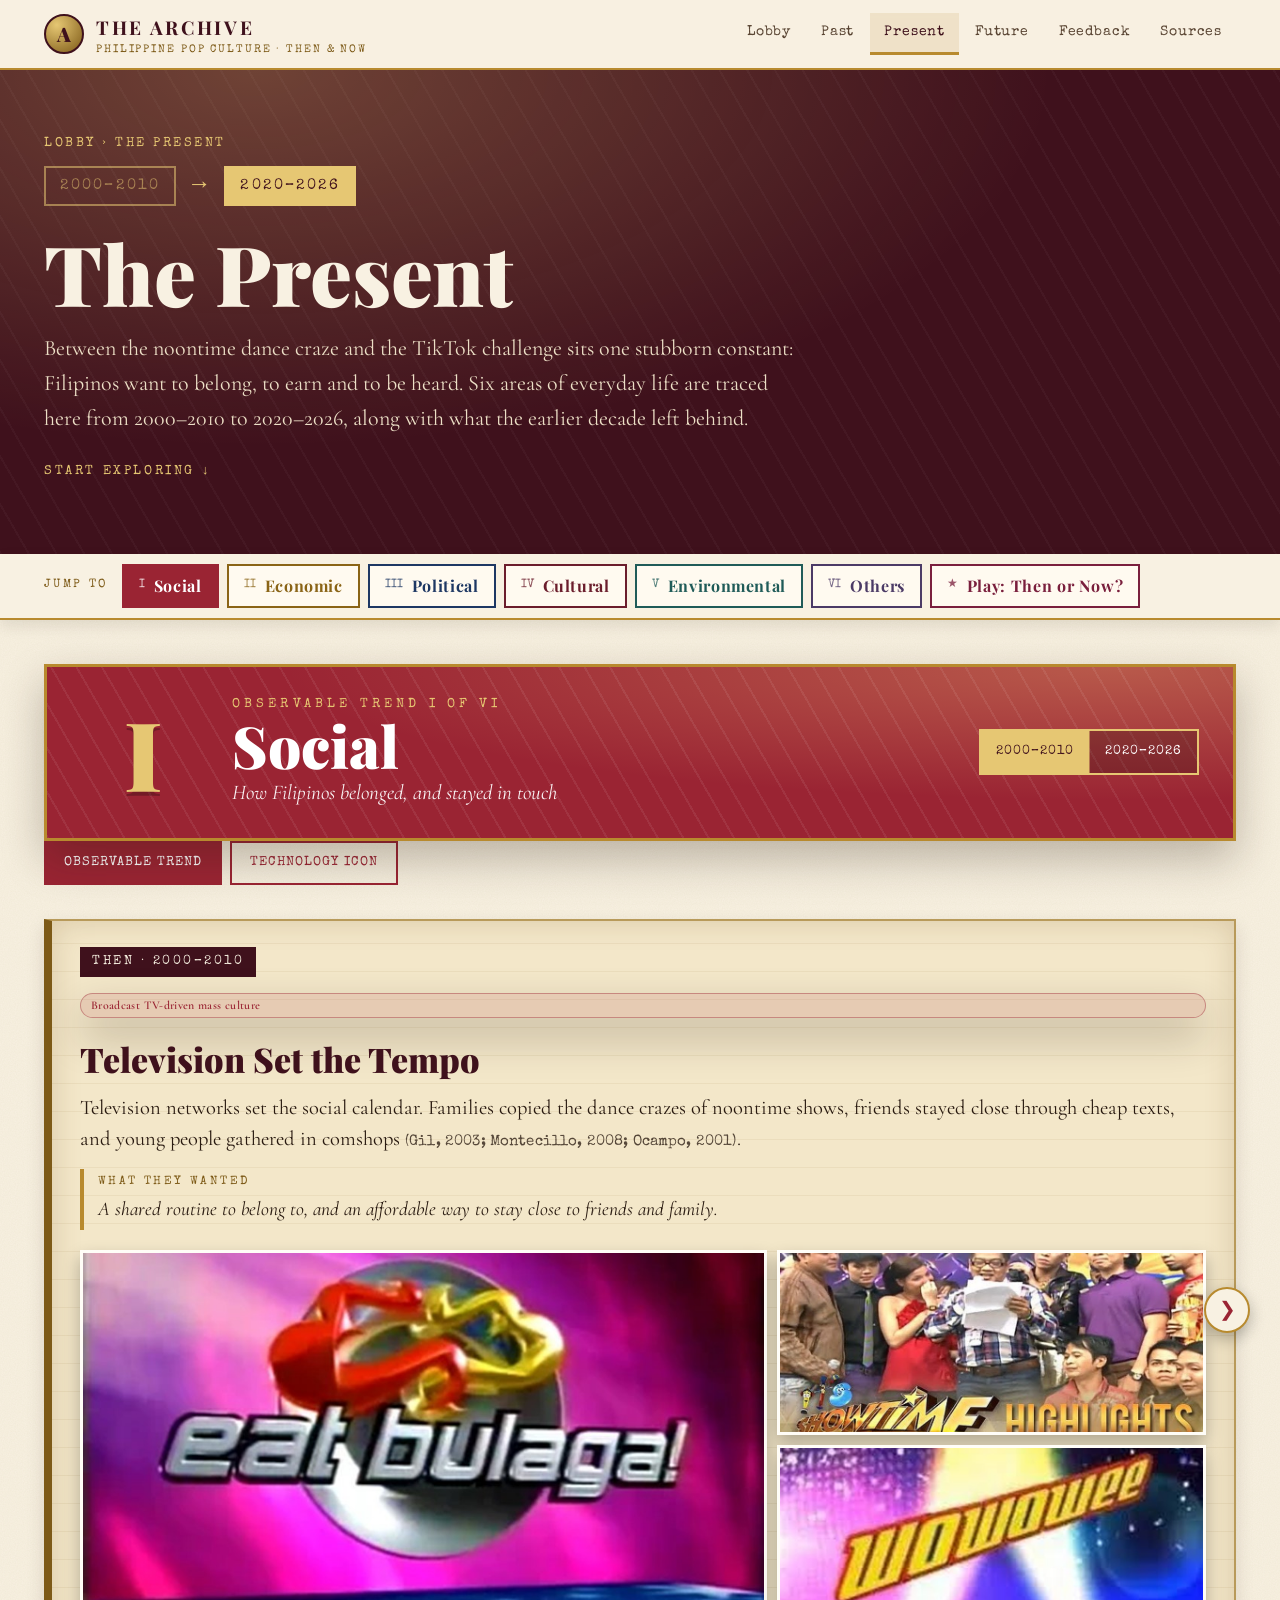
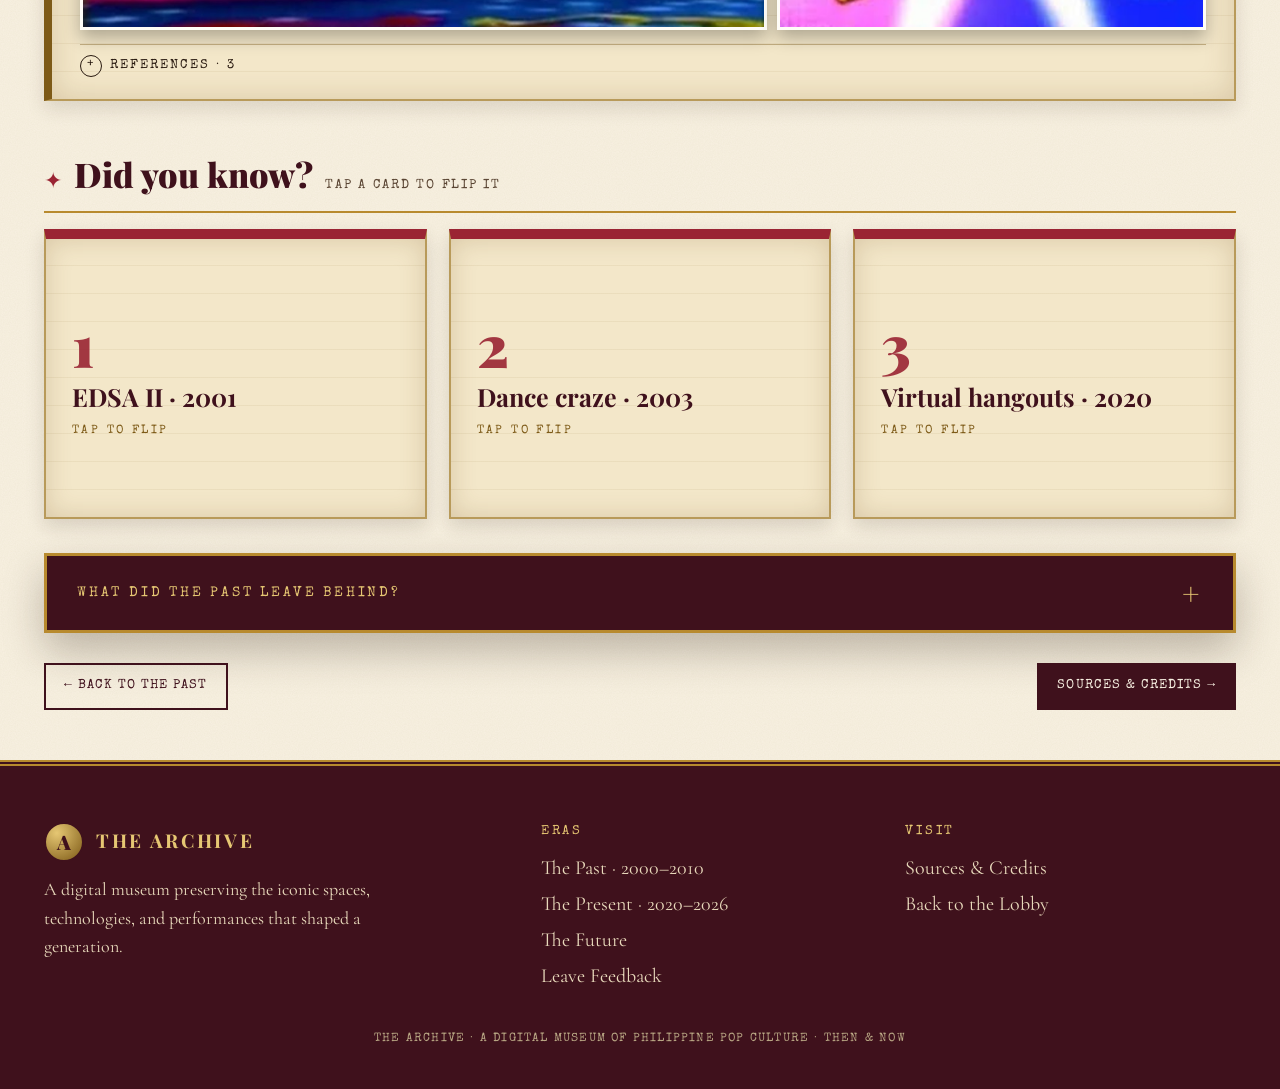
==== commit 2ae205d0: "Add files via upload" ====
--- a/present.html
+++ b/present.html
@@ -27,16 +27,16 @@
 </div></section>
 <div class="mtabs" aria-label="Categories"><div class="wrap"><b>Jump to</b><button class="mtab on" role="tab" data-p="social" aria-selected="true" style="--cat:#9a2433"><i>I</i><b>Social</b></button><button class="mtab" role="tab" data-p="economic" aria-selected="false" style="--cat:#8a6416"><i>II</i><b>Economic</b></button><button class="mtab" role="tab" data-p="political" aria-selected="false" style="--cat:#1d3763"><i>III</i><b>Political</b></button><button class="mtab" role="tab" data-p="cultural" aria-selected="false" style="--cat:#6b1d2c"><i>IV</i><b>Cultural</b></button><button class="mtab" role="tab" data-p="environmental" aria-selected="false" style="--cat:#1f5b58"><i>V</i><b>Environmental</b></button><button class="mtab" role="tab" data-p="others" aria-selected="false" style="--cat:#4b3a66"><i>VI</i><b>Others</b></button><button class="mtab" role="tab" data-p="play" aria-selected="false" style="--cat:#7a1f3d"><i>&#9733;</i><b>Play: Then or Now?</b></button></div></div>
 <main class="wrap">
-  <section class="psec wsec" id="social" data-view="both" style="--cat:#9a2433">
+  <section class="psec wsec" id="social" data-view="then" style="--cat:#9a2433">
   <div class="phead reveal"><div class="pnum">I</div><div class="ptxt"><div class="eyebrow">Observable trend I of VI</div><h2>Social</h2><p>How Filipinos belonged, and stayed in touch</p></div>
-    <div class="vtoggle" role="group" aria-label="Choose era"><button data-v="then">2000&ndash;2010</button><button data-v="both" class="on">Compare</button><button data-v="now">2020&ndash;2026</button></div></div>
+    <div class="vtoggle" role="group" aria-label="Choose era"><button data-v="then" class="on">2000&ndash;2010</button><button data-v="now">2020&ndash;2026</button></div></div>
   <div class="subtabs" role="tablist" aria-label="Choose view"><button type="button" class="on" data-sub="trend" role="tab" aria-selected="true">Observable Trend</button><button type="button" data-sub="tech" role="tab" aria-selected="false">Technology Icon</button></div>
-  <div class="pcompare stech reveal in">
+  <div class="pcompare stech reveal in"><button type="button" class="parrow prev" data-v="then" aria-label="Show 2000 to 2010">&#10094;</button><button type="button" class="parrow next" data-v="now" aria-label="Show 2020 to 2026">&#10095;</button>
     <article class="pcard then"><div class="era">Iconic Technology &middot; 2000&ndash;2010</div><div class="trend">2000s</div><h3>Unlimited texting and group messages</h3><div class="pgrid"><figure class="slot s1" data-cap="Social, 2000–2010"><img src="p-social-tech-then-1.jpg" alt="Social, 2000–2010: photo 1" loading="lazy"><div class="ph"><i>+</i><b>Add photo</b><small>p-social-tech-then-1.jpg</small></div></figure><figure class="slot s2" data-cap="Social, 2000–2010"><img src="p-social-tech-then-2.jpg" alt="Social, 2000–2010: photo 2" loading="lazy"><div class="ph"><i>+</i><b>Add photo</b><small>p-social-tech-then-2.jpg</small></div></figure><figure class="slot s3" data-cap="Social, 2000–2010"><img src="p-social-tech-then-3.jpg" alt="Social, 2000–2010: photo 3" loading="lazy"><div class="ph"><i>+</i><b>Add photo</b><small>p-social-tech-then-3.jpg</small></div></figure></div></article>
     <div class="pbridge" aria-hidden="true"><span>&rarr;</span></div>
     <article class="pcard now"><div class="era">Iconic Technology &middot; 2020&ndash;2026</div><div class="trend">2020</div><h3>Video-call apps during lockdowns</h3><div class="pgrid"><figure class="slot s1" data-cap="Social, 2020–2026"><img src="p-social-tech-now-1.jpg" alt="Social, 2020–2026: photo 1" loading="lazy"><div class="ph"><i>+</i><b>Add photo</b><small>p-social-tech-now-1.jpg</small></div></figure><figure class="slot s2" data-cap="Social, 2020–2026"><img src="p-social-tech-now-2.jpg" alt="Social, 2020–2026: photo 2" loading="lazy"><div class="ph"><i>+</i><b>Add photo</b><small>p-social-tech-now-2.jpg</small></div></figure><figure class="slot s3" data-cap="Social, 2020–2026"><img src="p-social-tech-now-3.jpg" alt="Social, 2020–2026: photo 3" loading="lazy"><div class="ph"><i>+</i><b>Add photo</b><small>p-social-tech-now-3.jpg</small></div></figure></div></article>
   </div>
-  <div class="pcompare strend reveal">
+  <div class="pcompare strend reveal"><button type="button" class="parrow prev" data-v="then" aria-label="Show 2000 to 2010">&#10094;</button><button type="button" class="parrow next" data-v="now" aria-label="Show 2020 to 2026">&#10095;</button>
     <article class="pcard then"><div class="era">Then &middot; 2000&ndash;2010</div><div class="trend">Broadcast TV-driven mass culture</div><h3>Television Set the Tempo</h3><p class="body">Television networks set the social calendar. Families copied the dance crazes of noontime shows, friends stayed close through cheap texts, and young people gathered in comshops <span class="cite">(Gil, 2003; Montecillo, 2008; Ocampo, 2001)</span>.</p>
       <div class="want"><b>What they wanted</b>A shared routine to belong to, and an affordable way to stay close to friends and family.</div><div class="pgrid"><figure class="slot s1" data-cap="Social, 2000–2010"><img src="p-social-then-1.jpg" alt="Social, 2000–2010: photo 1" loading="lazy"><div class="ph"><i>+</i><b>Add photo</b><small>p-social-then-1.jpg</small></div></figure><figure class="slot s2" data-cap="Social, 2000–2010"><img src="p-social-then-2.jpg" alt="Social, 2000–2010: photo 2" loading="lazy"><div class="ph"><i>+</i><b>Add photo</b><small>p-social-then-2.jpg</small></div></figure><figure class="slot s3" data-cap="Social, 2000–2010"><img src="p-social-then-3.jpg" alt="Social, 2000–2010: photo 3" loading="lazy"><div class="ph"><i>+</i><b>Add photo</b><small>p-social-then-3.jpg</small></div></figure></div><details class="refs"><summary>References &middot; 3</summary><ul><li>Gil, B. A. (2003, July 7). A call to get physical. The Philippine Star. <a href="https://www.philstar.com/entertainment/2003/07/07/212767/call-get-physical" target="_blank" rel="noopener noreferrer">https://www.philstar.com/entertainment/2003/07/07/212767/call-get-physical</a></li><li>Montecillo, P. L. G. (2008, December 17). Unlimited text promo unavailable Dec. 25, Jan. 1. GMA News Online. <a href="https://www.gmanetwork.com/news/money/companies/139764/unlimited-text-promo-unavailable-dec-25-jan-1/story/" target="_blank" rel="noopener noreferrer">https://www.gmanetwork.com/news/money/companies/139764/unlimited-text-promo-unavailable-dec-25-jan-1/story/</a></li><li>Ocampo, J. (2001, July 20). Game time. The Philippine Star. <a href="https://www.philstar.com/business/technology/2001/07/20/84994/game-time" target="_blank" rel="noopener noreferrer">https://www.philstar.com/business/technology/2001/07/20/84994/game-time</a></li></ul></details></article>
     <div class="pbridge" aria-hidden="true"><span>&rarr;</span></div>
@@ -47,16 +47,16 @@
   <div class="pimpact strend reveal"><button class="pi-btn" aria-expanded="false">What did the past leave behind?</button><div class="pi-body"><div class="pi-inner"><p>Filipinos no longer just watch TV stars; they pick up a smartphone, make their own videos and share them with everyone online <span class="cite">(Mariano, 2020)</span>. Cheap texting in the 2000s had already put the phone at the center of social life <span class="cite">(Montecillo, 2008)</span>, and the lockdowns then pushed school, work and hangouts onto screens <span class="cite">(Malasig, 2020)</span>. The result cuts both ways: anyone can start a trend or a movement, as the community pantries showed <span class="cite">(Philippine Daily Inquirer, 2022)</span>, yet social life now leans heavily on screens.</p></div></div></div>
   <div class="psec-nav"><a class="btn" href="past.html">&larr; Back to the Past</a><a class="btn solid" href="sources.html">Sources &amp; Credits &rarr;</a></div>
 </section>
-<section class="psec wsec" id="economic" data-view="both" style="--cat:#8a6416">
+<section class="psec wsec" id="economic" data-view="then" style="--cat:#8a6416">
   <div class="phead reveal"><div class="pnum">II</div><div class="ptxt"><div class="eyebrow">Observable trend II of VI</div><h2>Economic</h2><p>How Filipinos earned, paid and sold</p></div>
-    <div class="vtoggle" role="group" aria-label="Choose era"><button data-v="then">2000&ndash;2010</button><button data-v="both" class="on">Compare</button><button data-v="now">2020&ndash;2026</button></div></div>
+    <div class="vtoggle" role="group" aria-label="Choose era"><button data-v="then" class="on">2000&ndash;2010</button><button data-v="now">2020&ndash;2026</button></div></div>
   <div class="subtabs" role="tablist" aria-label="Choose view"><button type="button" class="on" data-sub="trend" role="tab" aria-selected="true">Observable Trend</button><button type="button" data-sub="tech" role="tab" aria-selected="false">Technology Icon</button></div>
-  <div class="pcompare stech reveal in">
+  <div class="pcompare stech reveal in"><button type="button" class="parrow prev" data-v="then" aria-label="Show 2000 to 2010">&#10094;</button><button type="button" class="parrow next" data-v="now" aria-label="Show 2020 to 2026">&#10095;</button>
     <article class="pcard then"><div class="era">Iconic Technology &middot; 2000&ndash;2010</div><div class="trend">2000s</div><h3>Bootleg optical discs and CD burners</h3><div class="pgrid"><figure class="slot s1" data-cap="Economic, 2000–2010"><img src="p-economic-tech-then-1.jpg" alt="Economic, 2000–2010: photo 1" loading="lazy"><div class="ph"><i>+</i><b>Add photo</b><small>p-economic-tech-then-1.jpg</small></div></figure><figure class="slot s2" data-cap="Economic, 2000–2010"><img src="p-economic-tech-then-2.jpg" alt="Economic, 2000–2010: photo 2" loading="lazy"><div class="ph"><i>+</i><b>Add photo</b><small>p-economic-tech-then-2.jpg</small></div></figure><figure class="slot s3" data-cap="Economic, 2000–2010"><img src="p-economic-tech-then-3.jpg" alt="Economic, 2000–2010: photo 3" loading="lazy"><div class="ph"><i>+</i><b>Add photo</b><small>p-economic-tech-then-3.jpg</small></div></figure></div></article>
     <div class="pbridge" aria-hidden="true"><span>&rarr;</span></div>
     <article class="pcard now"><div class="era">Iconic Technology &middot; 2020&ndash;2026</div><div class="trend">2021 onward</div><h3>QR Ph and mobile wallets</h3><div class="pgrid"><figure class="slot s1" data-cap="Economic, 2020–2026"><img src="p-economic-tech-now-1.jpg" alt="Economic, 2020–2026: photo 1" loading="lazy"><div class="ph"><i>+</i><b>Add photo</b><small>p-economic-tech-now-1.jpg</small></div></figure><figure class="slot s2" data-cap="Economic, 2020–2026"><img src="p-economic-tech-now-2.jpg" alt="Economic, 2020–2026: photo 2" loading="lazy"><div class="ph"><i>+</i><b>Add photo</b><small>p-economic-tech-now-2.jpg</small></div></figure><figure class="slot s3" data-cap="Economic, 2020–2026"><img src="p-economic-tech-now-3.jpg" alt="Economic, 2020–2026: photo 3" loading="lazy"><div class="ph"><i>+</i><b>Add photo</b><small>p-economic-tech-now-3.jpg</small></div></figure></div></article>
   </div>
-  <div class="pcompare strend reveal">
+  <div class="pcompare strend reveal"><button type="button" class="parrow prev" data-v="then" aria-label="Show 2000 to 2010">&#10094;</button><button type="button" class="parrow next" data-v="now" aria-label="Show 2020 to 2026">&#10095;</button>
     <article class="pcard then"><div class="era">Then &middot; 2000&ndash;2010</div><div class="trend">Physical, cash-based ways to earn</div><h3>Earning in Person, in Cash</h3><p class="body">Families leaned on OFW remittances and new BPO jobs, shopped at bargain hubs, and lined up at game shows for a shot at prizes <span class="cite">(Araneta, 2006; GMA News, 2011; Osorio, 2010)</span>.</p>
       <div class="want"><b>What they wanted</b>Steady income and a fast way out of poverty, even at physical risk.</div><div class="pgrid one"><figure class="slot s1" data-cap="Economic, 2000–2010"><img src="p-economic-then-1.jpg" alt="Economic, 2000–2010: photo 1" loading="lazy"><div class="ph"><i>+</i><b>Add photo</b><small>p-economic-then-1.jpg</small></div></figure></div><details class="refs"><summary>References &middot; 3</summary><ul><li>Araneta, S. (2006, February 5). 'Wowowee' stampede: 73 killed, 359 injured. The Philippine Star. <a href="https://www.philstar.com/headlines/2006/02/05/320086/145wowowee146-stampede-73-killed-359-injured" target="_blank" rel="noopener noreferrer">https://www.philstar.com/headlines/2006/02/05/320086/145wowowee146-stampede-73-killed-359-injured</a></li><li>GMA News. (2011, January 17). OFW remittances soar over $17B as of Nov. <a href="https://gmanetwork.com/news/money/content/210794/ofw-remittances-soar-over-17b-as-of-nov/story" target="_blank" rel="noopener noreferrer">https://gmanetwork.com/news/money/content/210794/ofw-remittances-soar-over-17b-as-of-nov/story</a></li><li>Osorio, M. E. (2010, November 11). Retail trade of pirated goods remains a big problem in Phl. The Philippine Star. <a href="https://www.philstar.com/business/2010/11/11/628514/retail-trade-pirated-goods-remains-big-problem-phl" target="_blank" rel="noopener noreferrer">https://www.philstar.com/business/2010/11/11/628514/retail-trade-pirated-goods-remains-big-problem-phl</a></li></ul></details></article>
     <div class="pbridge" aria-hidden="true"><span>&rarr;</span></div>
@@ -67,16 +67,16 @@
   <div class="pimpact strend reveal"><button class="pi-btn" aria-expanded="false">What did the past leave behind?</button><div class="pi-body"><div class="pi-inner"><p>Economic life shifted from risky crowds chasing cash prizes <span class="cite">(Araneta, 2006)</span> to live-stream storefronts paid for with mobile wallets <span class="cite">(Cacho-Laurejas, 2025; Newsbytes.PH, 2023)</span>. BPO jobs in the 2000s had already trained Filipinos to earn from screens and foreign clients <span class="cite">(Philippine Daily Inquirer, 2018)</span>. The trade-off: earning and paying are easier and safer, but many sellers now depend on platforms and must go live daily, while inflation squeezes budgets <span class="cite">(Morales &amp; dela Cruz, 2023)</span>.</p></div></div></div>
   <div class="psec-nav"><a class="btn" href="past.html">&larr; Back to the Past</a><a class="btn solid" href="sources.html">Sources &amp; Credits &rarr;</a></div>
 </section>
-<section class="psec wsec" id="political" data-view="both" style="--cat:#1d3763">
+<section class="psec wsec" id="political" data-view="then" style="--cat:#1d3763">
   <div class="phead reveal"><div class="pnum">III</div><div class="ptxt"><div class="eyebrow">Observable trend III of VI</div><h2>Political</h2><p>How Filipinos made themselves heard</p></div>
-    <div class="vtoggle" role="group" aria-label="Choose era"><button data-v="then">2000&ndash;2010</button><button data-v="both" class="on">Compare</button><button data-v="now">2020&ndash;2026</button></div></div>
+    <div class="vtoggle" role="group" aria-label="Choose era"><button data-v="then" class="on">2000&ndash;2010</button><button data-v="now">2020&ndash;2026</button></div></div>
   <div class="subtabs" role="tablist" aria-label="Choose view"><button type="button" class="on" data-sub="trend" role="tab" aria-selected="true">Observable Trend</button><button type="button" data-sub="tech" role="tab" aria-selected="false">Technology Icon</button></div>
-  <div class="pcompare stech reveal in">
+  <div class="pcompare stech reveal in"><button type="button" class="parrow prev" data-v="then" aria-label="Show 2000 to 2010">&#10094;</button><button type="button" class="parrow next" data-v="now" aria-label="Show 2020 to 2026">&#10095;</button>
     <article class="pcard then"><div class="era">Iconic Technology &middot; 2000&ndash;2010</div><div class="trend">2010</div><h3>First automated elections</h3><div class="pgrid"><figure class="slot s1" data-cap="Political, 2000–2010"><img src="p-political-tech-then-1.jpg" alt="Political, 2000–2010: photo 1" loading="lazy"><div class="ph"><i>+</i><b>Add photo</b><small>p-political-tech-then-1.jpg</small></div></figure><figure class="slot s2" data-cap="Political, 2000–2010"><img src="p-political-tech-then-2.jpg" alt="Political, 2000–2010: photo 2" loading="lazy"><div class="ph"><i>+</i><b>Add photo</b><small>p-political-tech-then-2.jpg</small></div></figure><figure class="slot s3" data-cap="Political, 2000–2010"><img src="p-political-tech-then-3.jpg" alt="Political, 2000–2010: photo 3" loading="lazy"><div class="ph"><i>+</i><b>Add photo</b><small>p-political-tech-then-3.jpg</small></div></figure></div></article>
     <div class="pbridge" aria-hidden="true"><span>&rarr;</span></div>
     <article class="pcard now"><div class="era">Iconic Technology &middot; 2020&ndash;2026</div><div class="trend">2025</div><h3>First online voting for overseas Filipinos</h3><div class="pgrid"><figure class="slot s1" data-cap="Political, 2020–2026"><img src="p-political-tech-now-1.jpg" alt="Political, 2020–2026: photo 1" loading="lazy"><div class="ph"><i>+</i><b>Add photo</b><small>p-political-tech-now-1.jpg</small></div></figure><figure class="slot s2" data-cap="Political, 2020–2026"><img src="p-political-tech-now-2.jpg" alt="Political, 2020–2026: photo 2" loading="lazy"><div class="ph"><i>+</i><b>Add photo</b><small>p-political-tech-now-2.jpg</small></div></figure><figure class="slot s3" data-cap="Political, 2020–2026"><img src="p-political-tech-now-3.jpg" alt="Political, 2020–2026: photo 3" loading="lazy"><div class="ph"><i>+</i><b>Add photo</b><small>p-political-tech-now-3.jpg</small></div></figure></div></article>
   </div>
-  <div class="pcompare strend reveal">
+  <div class="pcompare strend reveal"><button type="button" class="parrow prev" data-v="then" aria-label="Show 2000 to 2010">&#10094;</button><button type="button" class="parrow next" data-v="now" aria-label="Show 2020 to 2026">&#10095;</button>
     <article class="pcard then"><div class="era">Then &middot; 2000&ndash;2010</div><div class="trend">Street rallies and celebrity politics</div><h3>Politics in the Streets</h3><p class="body">Citizens rallied at EDSA and Mendiola, burned effigies at SONA protests, and even turned a scandal into a ringtone <span class="cite">(Adraneda, 2007; Bulatlat, 2008; GMA News, 2007)</span>.</p>
       <div class="want"><b>What they wanted</b>To show anger or loyalty in person, and to hold leaders accountable.</div><div class="pgrid one"><figure class="slot s1" data-cap="Political, 2000–2010"><img src="p-political-then-1.jpg" alt="Political, 2000–2010: photo 1" loading="lazy"><div class="ph"><i>+</i><b>Add photo</b><small>p-political-then-1.jpg</small></div></figure></div><details class="refs"><summary>References &middot; 3</summary><ul><li>Adraneda, K. (2007, September 26). After Garci ringtone comes 'AB-ZTE-FG'. The Philippine Star. <a href="https://www.philstar.com/headlines/2007/09/26/16528/after-garci-ringtone-comes-lsquoab-zte-fgrsquo" target="_blank" rel="noopener noreferrer">https://www.philstar.com/headlines/2007/09/26/16528/after-garci-ringtone-comes-lsquoab-zte-fgrsquo</a></li><li>Bulatlat. (2008, August 2). Street repertory: The role of art in the people's SONA. <a href="https://www.bulatlat.com/2008/08/02/street-repertory-the-role-of-art-in-the-people%e2%80%99s-sona/3/" target="_blank" rel="noopener noreferrer">https://www.bulatlat.com/2008/08/02/street-repertory-the-role-of-art-in-the-people%e2%80%99s-sona/3/</a></li><li>GMA News. (2007, May 1). Erap supporters mark 'Edsa 3'. <a href="https://www.gmanetwork.com/news/topstories/nation/40523/erap-supporters-mark-edsa-3/story" target="_blank" rel="noopener noreferrer">https://www.gmanetwork.com/news/topstories/nation/40523/erap-supporters-mark-edsa-3/story</a></li></ul></details></article>
     <div class="pbridge" aria-hidden="true"><span>&rarr;</span></div>
@@ -87,16 +87,16 @@
   <div class="pimpact strend reveal"><button class="pi-btn" aria-expanded="false">What did the past leave behind?</button><div class="pi-body"><div class="pi-inner"><p>Campaigning has moved from street rallies to social media feeds, where votes are now courted <span class="cite">(Flores, 2025)</span>. The 2000s had already shown that pop culture could carry political messages, from ringtones to effigies <span class="cite">(Adraneda, 2007; Bulatlat, 2008)</span>; today vloggers play that role on a far larger scale. It cuts both ways: more Filipinos can join political debates, but fake news travels faster, prompting hearings and arrest orders <span class="cite">(Clapano, 2025)</span>.</p></div></div></div>
   <div class="psec-nav"><a class="btn" href="past.html">&larr; Back to the Past</a><a class="btn solid" href="sources.html">Sources &amp; Credits &rarr;</a></div>
 </section>
-<section class="psec wsec" id="cultural" data-view="both" style="--cat:#6b1d2c">
+<section class="psec wsec" id="cultural" data-view="then" style="--cat:#6b1d2c">
   <div class="phead reveal"><div class="pnum">IV</div><div class="ptxt"><div class="eyebrow">Observable trend IV of VI</div><h2>Cultural</h2><p>What Filipinos watched, followed and loved</p></div>
-    <div class="vtoggle" role="group" aria-label="Choose era"><button data-v="then">2000&ndash;2010</button><button data-v="both" class="on">Compare</button><button data-v="now">2020&ndash;2026</button></div></div>
+    <div class="vtoggle" role="group" aria-label="Choose era"><button data-v="then" class="on">2000&ndash;2010</button><button data-v="now">2020&ndash;2026</button></div></div>
   <div class="subtabs" role="tablist" aria-label="Choose view"><button type="button" class="on" data-sub="trend" role="tab" aria-selected="true">Observable Trend</button><button type="button" data-sub="tech" role="tab" aria-selected="false">Technology Icon</button></div>
-  <div class="pcompare stech reveal in">
+  <div class="pcompare stech reveal in"><button type="button" class="parrow prev" data-v="then" aria-label="Show 2000 to 2010">&#10094;</button><button type="button" class="parrow next" data-v="now" aria-label="Show 2020 to 2026">&#10095;</button>
     <article class="pcard then"><div class="era">Iconic Technology &middot; 2000&ndash;2010</div><div class="trend">2003</div><h3>Tagalog dubbing of Asian dramas</h3><div class="pgrid"><figure class="slot s1" data-cap="Cultural, 2000–2010"><img src="p-cultural-tech-then-1.jpg" alt="Cultural, 2000–2010: photo 1" loading="lazy"><div class="ph"><i>+</i><b>Add photo</b><small>p-cultural-tech-then-1.jpg</small></div></figure><figure class="slot s2" data-cap="Cultural, 2000–2010"><img src="p-cultural-tech-then-2.jpg" alt="Cultural, 2000–2010: photo 2" loading="lazy"><div class="ph"><i>+</i><b>Add photo</b><small>p-cultural-tech-then-2.jpg</small></div></figure><figure class="slot s3" data-cap="Cultural, 2000–2010"><img src="p-cultural-tech-then-3.jpg" alt="Cultural, 2000–2010: photo 3" loading="lazy"><div class="ph"><i>+</i><b>Add photo</b><small>p-cultural-tech-then-3.jpg</small></div></figure></div></article>
     <div class="pbridge" aria-hidden="true"><span>&rarr;</span></div>
     <article class="pcard now"><div class="era">Iconic Technology &middot; 2020&ndash;2026</div><div class="trend">2020 onward</div><h3>Streaming platforms and music feeds</h3><div class="pgrid"><figure class="slot s1" data-cap="Cultural, 2020–2026"><img src="p-cultural-tech-now-1.jpg" alt="Cultural, 2020–2026: photo 1" loading="lazy"><div class="ph"><i>+</i><b>Add photo</b><small>p-cultural-tech-now-1.jpg</small></div></figure><figure class="slot s2" data-cap="Cultural, 2020–2026"><img src="p-cultural-tech-now-2.jpg" alt="Cultural, 2020–2026: photo 2" loading="lazy"><div class="ph"><i>+</i><b>Add photo</b><small>p-cultural-tech-now-2.jpg</small></div></figure><figure class="slot s3" data-cap="Cultural, 2020–2026"><img src="p-cultural-tech-now-3.jpg" alt="Cultural, 2020–2026: photo 3" loading="lazy"><div class="ph"><i>+</i><b>Add photo</b><small>p-cultural-tech-now-3.jpg</small></div></figure></div></article>
   </div>
-  <div class="pcompare strend reveal">
+  <div class="pcompare strend reveal"><button type="button" class="parrow prev" data-v="then" aria-label="Show 2000 to 2010">&#10094;</button><button type="button" class="parrow next" data-v="now" aria-label="Show 2020 to 2026">&#10095;</button>
     <article class="pcard then"><div class="era">Then &middot; 2000&ndash;2010</div><div class="trend">Scheduled TV and imported idols</div><h3>Appointment Viewing, Imported Idols</h3><p class="body">Evenings belonged to telefantasya and dubbed Asianovelas on rival networks, and fans followed foreign idols such as F4 <span class="cite">(Anarcon, 2017, 2018)</span>.</p>
       <div class="want"><b>What they wanted</b>Shared stories, and idols to admire even when they came from abroad.</div><div class="pgrid one"><figure class="slot s1" data-cap="Cultural, 2000–2010"><img src="p-cultural-then-1.jpg" alt="Cultural, 2000–2010: photo 1" loading="lazy"><div class="ph"><i>+</i><b>Add photo</b><small>p-cultural-then-1.jpg</small></div></figure></div><details class="refs"><summary>References &middot; 2</summary><ul><li>Anarcon, J. P. (2017, March 31). Charo Santos-Concio recalls GMA-7 show that almost caused her to resign from ABS-CBN. PEP.ph. <a href="https://www.pep.ph/guide/tv/25855/charo-santos-concio-recalls-gma-7-show-that-almost-caused-her-to-resign-from-abs-cbn" target="_blank" rel="noopener noreferrer">https://www.pep.ph/guide/tv/25855/charo-santos-concio-recalls-gma-7-show-that-almost-caused-her-to-resign-from-abs-cbn</a></li><li>Anarcon, J. P. (2018, August 20). 10 things you might not know about the original Meteor Garden. PEP.ph. <a href="https://www.pep.ph/guide/tv/27044/10-things-you-might-not-know-about-the-original-meteor-garden" target="_blank" rel="noopener noreferrer">https://www.pep.ph/guide/tv/27044/10-things-you-might-not-know-about-the-original-meteor-garden</a></li></ul></details></article>
     <div class="pbridge" aria-hidden="true"><span>&rarr;</span></div>
@@ -107,16 +107,16 @@
   <div class="pimpact strend reveal"><button class="pi-btn" aria-expanded="false">What did the past leave behind?</button><div class="pi-body"><div class="pi-inner"><p>Entertainment moved from waiting for the nightly broadcast to watching on demand and following idols online <span class="cite">(Madarang, 2020)</span>. The Asianovela and F4 craze of the 2000s had trained Filipinos in the habits of idol fandom <span class="cite">(Anarcon, 2018)</span>, and that energy now powers homegrown P-pop <span class="cite">(Bote, 2024)</span>. The payoff is a stronger Filipino identity in pop culture, with fans championing local idols instead of only importing foreign ones.</p></div></div></div>
   <div class="psec-nav"><a class="btn" href="past.html">&larr; Back to the Past</a><a class="btn solid" href="sources.html">Sources &amp; Credits &rarr;</a></div>
 </section>
-<section class="psec wsec" id="environmental" data-view="both" style="--cat:#1f5b58">
+<section class="psec wsec" id="environmental" data-view="then" style="--cat:#1f5b58">
   <div class="phead reveal"><div class="pnum">V</div><div class="ptxt"><div class="eyebrow">Observable trend V of VI</div><h2>Environmental</h2><p>How Filipinos faced storms, floods and heat</p></div>
-    <div class="vtoggle" role="group" aria-label="Choose era"><button data-v="then">2000&ndash;2010</button><button data-v="both" class="on">Compare</button><button data-v="now">2020&ndash;2026</button></div></div>
+    <div class="vtoggle" role="group" aria-label="Choose era"><button data-v="then" class="on">2000&ndash;2010</button><button data-v="now">2020&ndash;2026</button></div></div>
   <div class="subtabs" role="tablist" aria-label="Choose view"><button type="button" class="on" data-sub="trend" role="tab" aria-selected="true">Observable Trend</button><button type="button" data-sub="tech" role="tab" aria-selected="false">Technology Icon</button></div>
-  <div class="pcompare stech reveal in">
+  <div class="pcompare stech reveal in"><button type="button" class="parrow prev" data-v="then" aria-label="Show 2000 to 2010">&#10094;</button><button type="button" class="parrow next" data-v="now" aria-label="Show 2020 to 2026">&#10095;</button>
     <article class="pcard then"><div class="era">Iconic Technology &middot; 2000&ndash;2010</div><div class="trend">2009</div><h3>Online rescue calls during Ondoy</h3><div class="pgrid one"><figure class="slot s1" data-cap="Flooding near Laguna de Bay after Typhoon Ketsana (Ondoy), 2009. Photo: Lito Platon / IRRI, CC BY, via Wikimedia Commons"><img src="https://commons.wikimedia.org/wiki/Special:FilePath/Typhoon_Ketsana_flood_near_Laguna_de_Bay.jpg?width=900" alt="Flooding near Laguna de Bay after Typhoon Ketsana (Ondoy), 2009. Photo: Lito Platon / IRRI, CC BY, via Wikimedia Commons: photo 1" loading="lazy"><div class="ph"><i>+</i><b>Add photo</b><small>p-environmental-tech-then-1.jpg</small></div></figure></div><p class="credit">Flooding near Laguna de Bay after Typhoon Ketsana (Ondoy), 2009. Photo: Lito Platon / IRRI, CC BY, via Wikimedia Commons</p></article>
     <div class="pbridge" aria-hidden="true"><span>&rarr;</span></div>
     <article class="pcard now"><div class="era">Iconic Technology &middot; 2020&ndash;2026</div><div class="trend">2017 onward</div><h3>Emergency cell broadcast alerts</h3><div class="pgrid"><figure class="slot s1" data-cap="Environmental, 2020–2026"><img src="p-environmental-tech-now-1.jpg" alt="Environmental, 2020–2026: photo 1" loading="lazy"><div class="ph"><i>+</i><b>Add photo</b><small>p-environmental-tech-now-1.jpg</small></div></figure><figure class="slot s2" data-cap="Environmental, 2020–2026"><img src="p-environmental-tech-now-2.jpg" alt="Environmental, 2020–2026: photo 2" loading="lazy"><div class="ph"><i>+</i><b>Add photo</b><small>p-environmental-tech-now-2.jpg</small></div></figure><figure class="slot s3" data-cap="Environmental, 2020–2026"><img src="p-environmental-tech-now-3.jpg" alt="Environmental, 2020–2026: photo 3" loading="lazy"><div class="ph"><i>+</i><b>Add photo</b><small>p-environmental-tech-now-3.jpg</small></div></figure></div></article>
   </div>
-  <div class="pcompare strend reveal">
+  <div class="pcompare strend reveal"><button type="button" class="parrow prev" data-v="then" aria-label="Show 2000 to 2010">&#10094;</button><button type="button" class="parrow next" data-v="now" aria-label="Show 2020 to 2026">&#10095;</button>
     <article class="pcard then"><div class="era">Then &middot; 2000&ndash;2010</div><div class="trend">Waiting for news and helping each other</div><h3>Waiting for News, Helping Each Other</h3><p class="body">After Ondoy, people followed news of the flood, posted rescue requests online and joined benefit concerts <span class="cite">(Godinez, 2009; Palatino, 2009)</span>.</p>
       <div class="want"><b>What they wanted</b>Immediate help and information when official systems were overwhelmed.</div><div class="pgrid one"><figure class="slot s1" data-cap="Aerial view after Typhoon Ketsana (Ondoy), 28 Sept 2009, Manggahan Floodway area. Photo: Chajedidiah, CC BY 3.0, via Wikimedia Commons"><img src="https://commons.wikimedia.org/wiki/Special:FilePath/ManggahanFloodwayOndoy.jpg?width=900" alt="Aerial view after Typhoon Ketsana (Ondoy), 28 Sept 2009, Manggahan Floodway area. Photo: Chajedidiah, CC BY 3.0, via Wikimedia Commons: photo 1" loading="lazy"><div class="ph"><i>+</i><b>Add photo</b><small>p-environmental-then-1.jpg</small></div></figure></div><p class="credit">Aerial view after Typhoon Ketsana (Ondoy), 28 Sept 2009, Manggahan Floodway area. Photo: Chajedidiah, CC BY 3.0, via Wikimedia Commons</p><details class="refs"><summary>References &middot; 2</summary><ul><li>Godinez, B. (2009, October 5). Ogie Alcasid spearheads fundraising concert for calamity victims. PEP.ph. <a href="https://www.pep.ph/news/local/23426/ogie-alcasid-spearheads-fundraising-concert-for-calamity-victims" target="_blank" rel="noopener noreferrer">https://www.pep.ph/news/local/23426/ogie-alcasid-spearheads-fundraising-concert-for-calamity-victims</a></li><li>Palatino, M. (2009, September 27). Philippines: Worst flooding in 40 years. Global Voices. <a href="https://globalvoices.org/2009/09/27/philippines-worst-flooding-in-40-years/" target="_blank" rel="noopener noreferrer">https://globalvoices.org/2009/09/27/philippines-worst-flooding-in-40-years/</a></li></ul></details></article>
     <div class="pbridge" aria-hidden="true"><span>&rarr;</span></div>
@@ -127,16 +127,16 @@
   <div class="pimpact strend reveal"><button class="pi-btn" aria-expanded="false">What did the past leave behind?</button><div class="pi-body"><div class="pi-inner"><p>Emergency safety moved from waiting for news updates to receiving automatic phone warnings, which the law now requires <span class="cite">(Free Mobile Disaster Alerts Act, 2014)</span>. Ondoy showed that ordinary Filipinos could organize rescues online <span class="cite">(Palatino, 2009)</span>, a habit that has grown into today's rapid donation drives <span class="cite">(ABS-CBN News, 2024)</span>. Response is faster, yet hazards like Taal still displace hundreds of thousands <span class="cite">(Associated Press, 2020)</span>.</p></div></div></div>
   <div class="psec-nav"><a class="btn" href="past.html">&larr; Back to the Past</a><a class="btn solid" href="sources.html">Sources &amp; Credits &rarr;</a></div>
 </section>
-<section class="psec wsec" id="others" data-view="both" style="--cat:#4b3a66">
+<section class="psec wsec" id="others" data-view="then" style="--cat:#4b3a66">
   <div class="phead reveal"><div class="pnum">VI</div><div class="ptxt"><div class="eyebrow">Observable trend VI of VI</div><h2>Others</h2><p>How Filipinos connected, played and proved who they are</p></div>
-    <div class="vtoggle" role="group" aria-label="Choose era"><button data-v="then">2000&ndash;2010</button><button data-v="both" class="on">Compare</button><button data-v="now">2020&ndash;2026</button></div></div>
+    <div class="vtoggle" role="group" aria-label="Choose era"><button data-v="then" class="on">2000&ndash;2010</button><button data-v="now">2020&ndash;2026</button></div></div>
   <div class="subtabs" role="tablist" aria-label="Choose view"><button type="button" class="on" data-sub="trend" role="tab" aria-selected="true">Observable Trend</button><button type="button" data-sub="tech" role="tab" aria-selected="false">Technology Icon</button></div>
-  <div class="pcompare stech reveal in">
+  <div class="pcompare stech reveal in"><button type="button" class="parrow prev" data-v="then" aria-label="Show 2000 to 2010">&#10094;</button><button type="button" class="parrow next" data-v="now" aria-label="Show 2020 to 2026">&#10095;</button>
     <article class="pcard then"><div class="era">Iconic Technology &middot; 2000&ndash;2010</div><div class="trend">2008</div><h3>Prepaid USB broadband sticks</h3><div class="pgrid"><figure class="slot s1" data-cap="Others, 2000–2010"><img src="p-others-tech-then-1.jpg" alt="Others, 2000–2010: photo 1" loading="lazy"><div class="ph"><i>+</i><b>Add photo</b><small>p-others-tech-then-1.jpg</small></div></figure><figure class="slot s2" data-cap="Others, 2000–2010"><img src="p-others-tech-then-2.jpg" alt="Others, 2000–2010: photo 2" loading="lazy"><div class="ph"><i>+</i><b>Add photo</b><small>p-others-tech-then-2.jpg</small></div></figure><figure class="slot s3" data-cap="Others, 2000–2010"><img src="p-others-tech-then-3.jpg" alt="Others, 2000–2010: photo 3" loading="lazy"><div class="ph"><i>+</i><b>Add photo</b><small>p-others-tech-then-3.jpg</small></div></figure></div></article>
     <div class="pbridge" aria-hidden="true"><span>&rarr;</span></div>
     <article class="pcard now"><div class="era">Iconic Technology &middot; 2020&ndash;2026</div><div class="trend">2025</div><h3>Gaming on personal devices</h3><div class="pgrid"><figure class="slot s1" data-cap="Others, 2020–2026"><img src="p-others-tech-now-1.jpg" alt="Others, 2020–2026: photo 1" loading="lazy"><div class="ph"><i>+</i><b>Add photo</b><small>p-others-tech-now-1.jpg</small></div></figure><figure class="slot s2" data-cap="Others, 2020–2026"><img src="p-others-tech-now-2.jpg" alt="Others, 2020–2026: photo 2" loading="lazy"><div class="ph"><i>+</i><b>Add photo</b><small>p-others-tech-now-2.jpg</small></div></figure><figure class="slot s3" data-cap="Others, 2020–2026"><img src="p-others-tech-now-3.jpg" alt="Others, 2020–2026: photo 3" loading="lazy"><div class="ph"><i>+</i><b>Add photo</b><small>p-others-tech-now-3.jpg</small></div></figure></div></article>
   </div>
-  <div class="pcompare strend reveal">
+  <div class="pcompare strend reveal"><button type="button" class="parrow prev" data-v="then" aria-label="Show 2000 to 2010">&#10094;</button><button type="button" class="parrow next" data-v="now" aria-label="Show 2020 to 2026">&#10095;</button>
     <article class="pcard then"><div class="era">Then &middot; 2000&ndash;2010</div><div class="trend">Basic phones and text votes</div><h3>Basic Phones, Text Votes</h3><p class="body">People voted for favorite contestants by SMS and went to LAN shops to get online <span class="cite">(Anarcon, 2019; Ocampo, 2001)</span>.</p>
       <div class="want"><b>What they wanted</b>To take part in shows and stay connected with whatever inexpensive technology was available.</div><div class="pgrid one"><figure class="slot s1" data-cap="Others, 2000–2010"><img src="p-others-then-1.jpg" alt="Others, 2000–2010: photo 1" loading="lazy"><div class="ph"><i>+</i><b>Add photo</b><small>p-others-then-1.jpg</small></div></figure></div><details class="refs"><summary>References &middot; 2</summary><ul><li>Anarcon, J. P. (2019, September 14). Anatomy of a reality show: GMA-7's StarStruck. PEP.ph. <a href="https://www.pep.ph/peptionary/145975/starstruck-anatomy-of-a-reality-show-a724-20190914-lfrm7" target="_blank" rel="noopener noreferrer">https://www.pep.ph/peptionary/145975/starstruck-anatomy-of-a-reality-show-a724-20190914-lfrm7</a></li><li>Ocampo, J. (2001, July 20). Game time. The Philippine Star. <a href="https://www.philstar.com/business/technology/2001/07/20/84994/game-time" target="_blank" rel="noopener noreferrer">https://www.philstar.com/business/technology/2001/07/20/84994/game-time</a></li></ul></details></article>
     <div class="pbridge" aria-hidden="true"><span>&rarr;</span></div>
--- a/style.css
+++ b/style.css
@@ -618,4 +618,14 @@
 
 .credit{font-size:.7rem;line-height:1.4;opacity:.75;margin:6px 0 0;font-style:italic}
 
+.pcompare{position:relative}
+.parrow{position:absolute;top:50%;transform:translateY(-50%);z-index:5;width:46px;height:46px;border-radius:50%;border:2px solid var(--brass);background:var(--ivory);color:var(--cat);font-size:20px;cursor:pointer;box-shadow:0 6px 16px rgba(0,0,0,.28);transition:.2s;display:none}
+.parrow:hover{background:var(--cat);color:#fff}
+.parrow.prev{left:-14px}.parrow.next{right:-14px}
+.psec[data-view="then"] .parrow.next{display:grid;place-items:center}
+.psec[data-view="now"] .parrow.prev{display:grid;place-items:center}
+.pbridge{display:none!important}
+.pcompare{touch-action:pan-y}
+@media(max-width:760px){.parrow{width:40px;height:40px}.parrow.prev{left:-6px}.parrow.next{right:-6px}}
+
 .ex{scroll-margin-top:50px}
